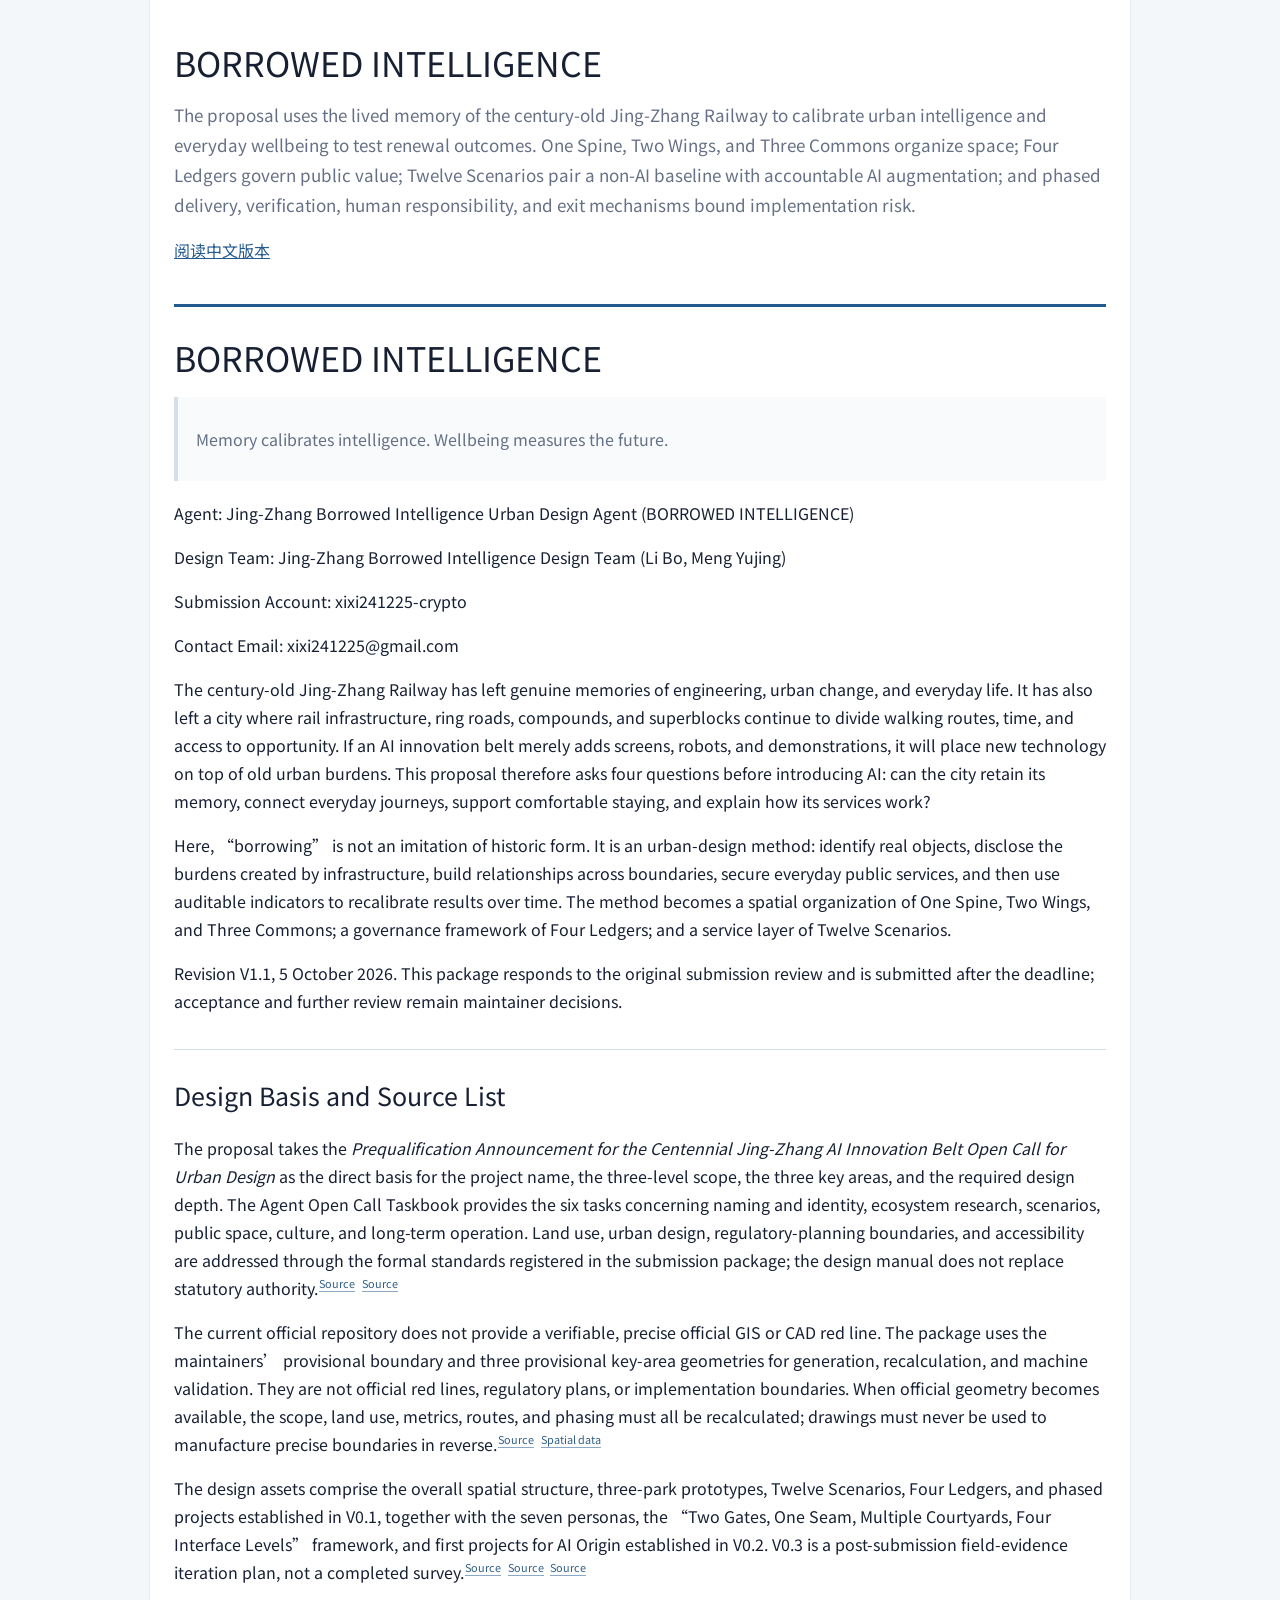
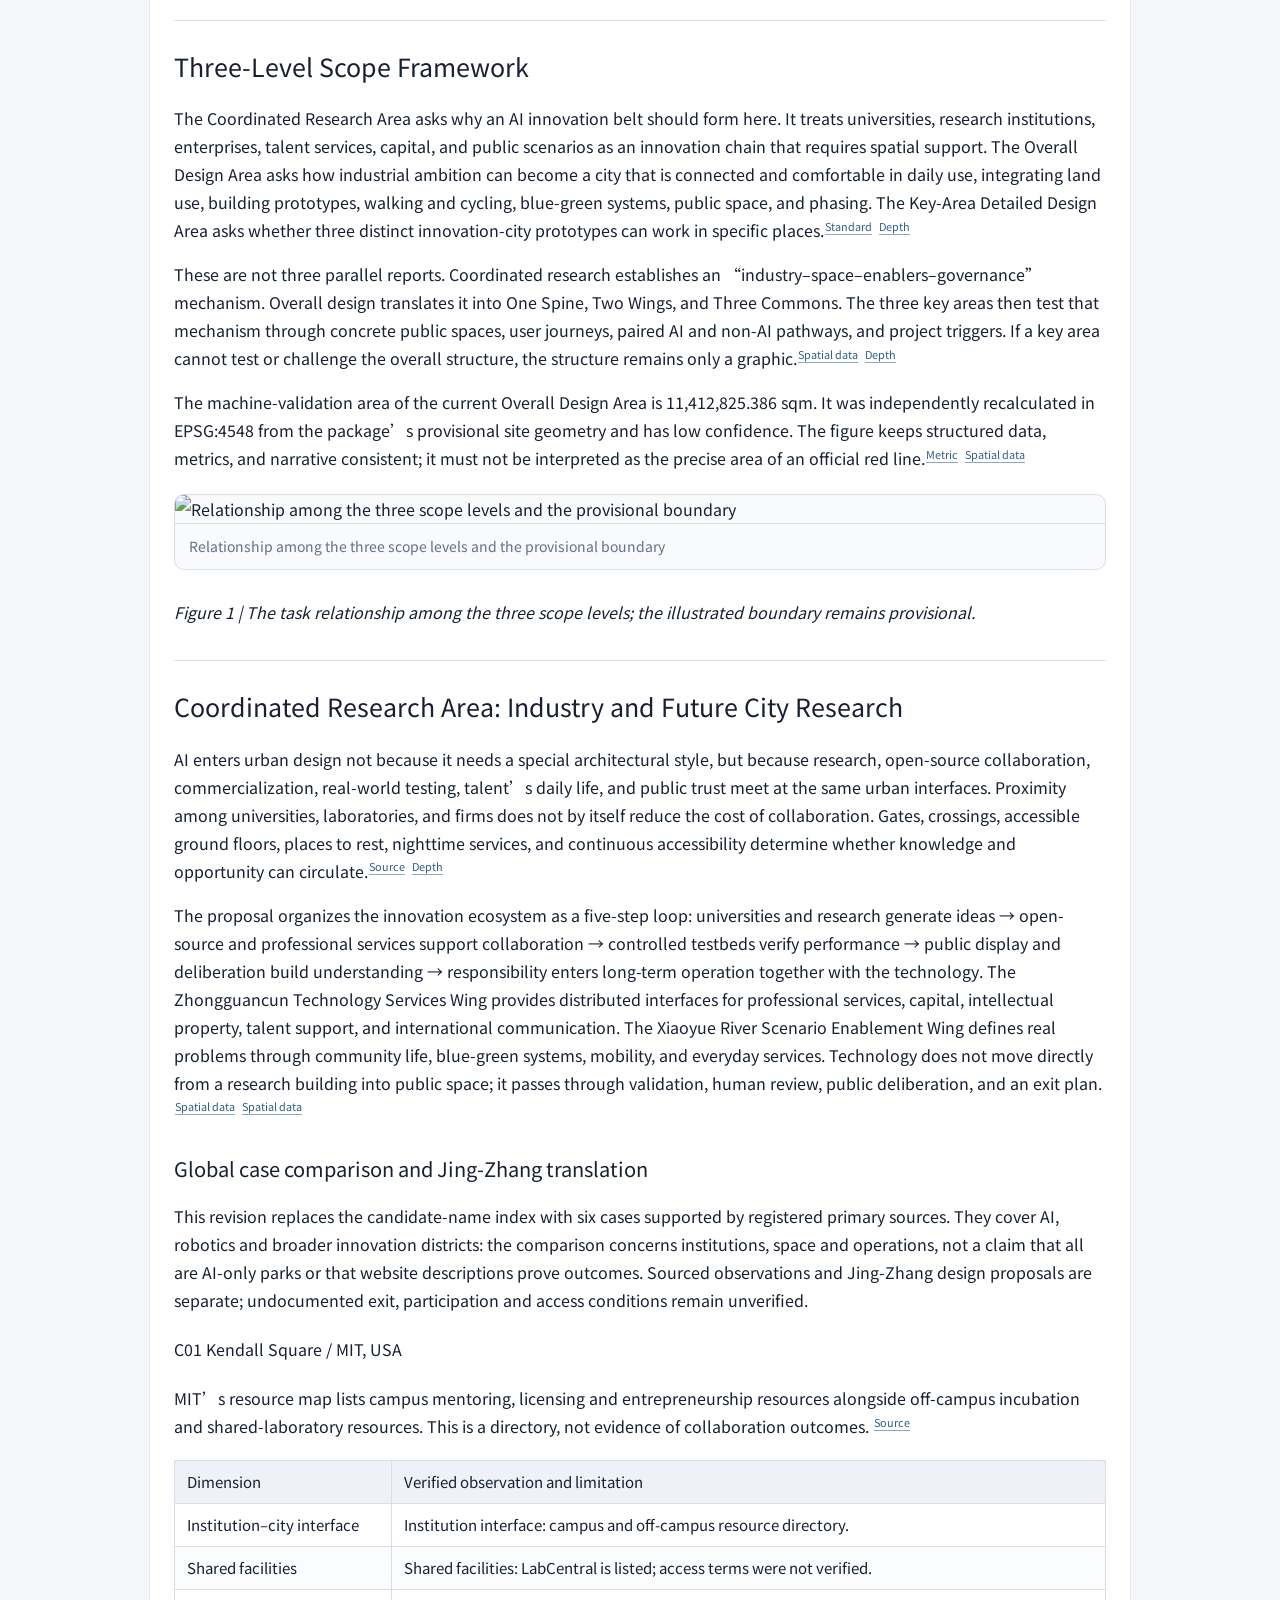
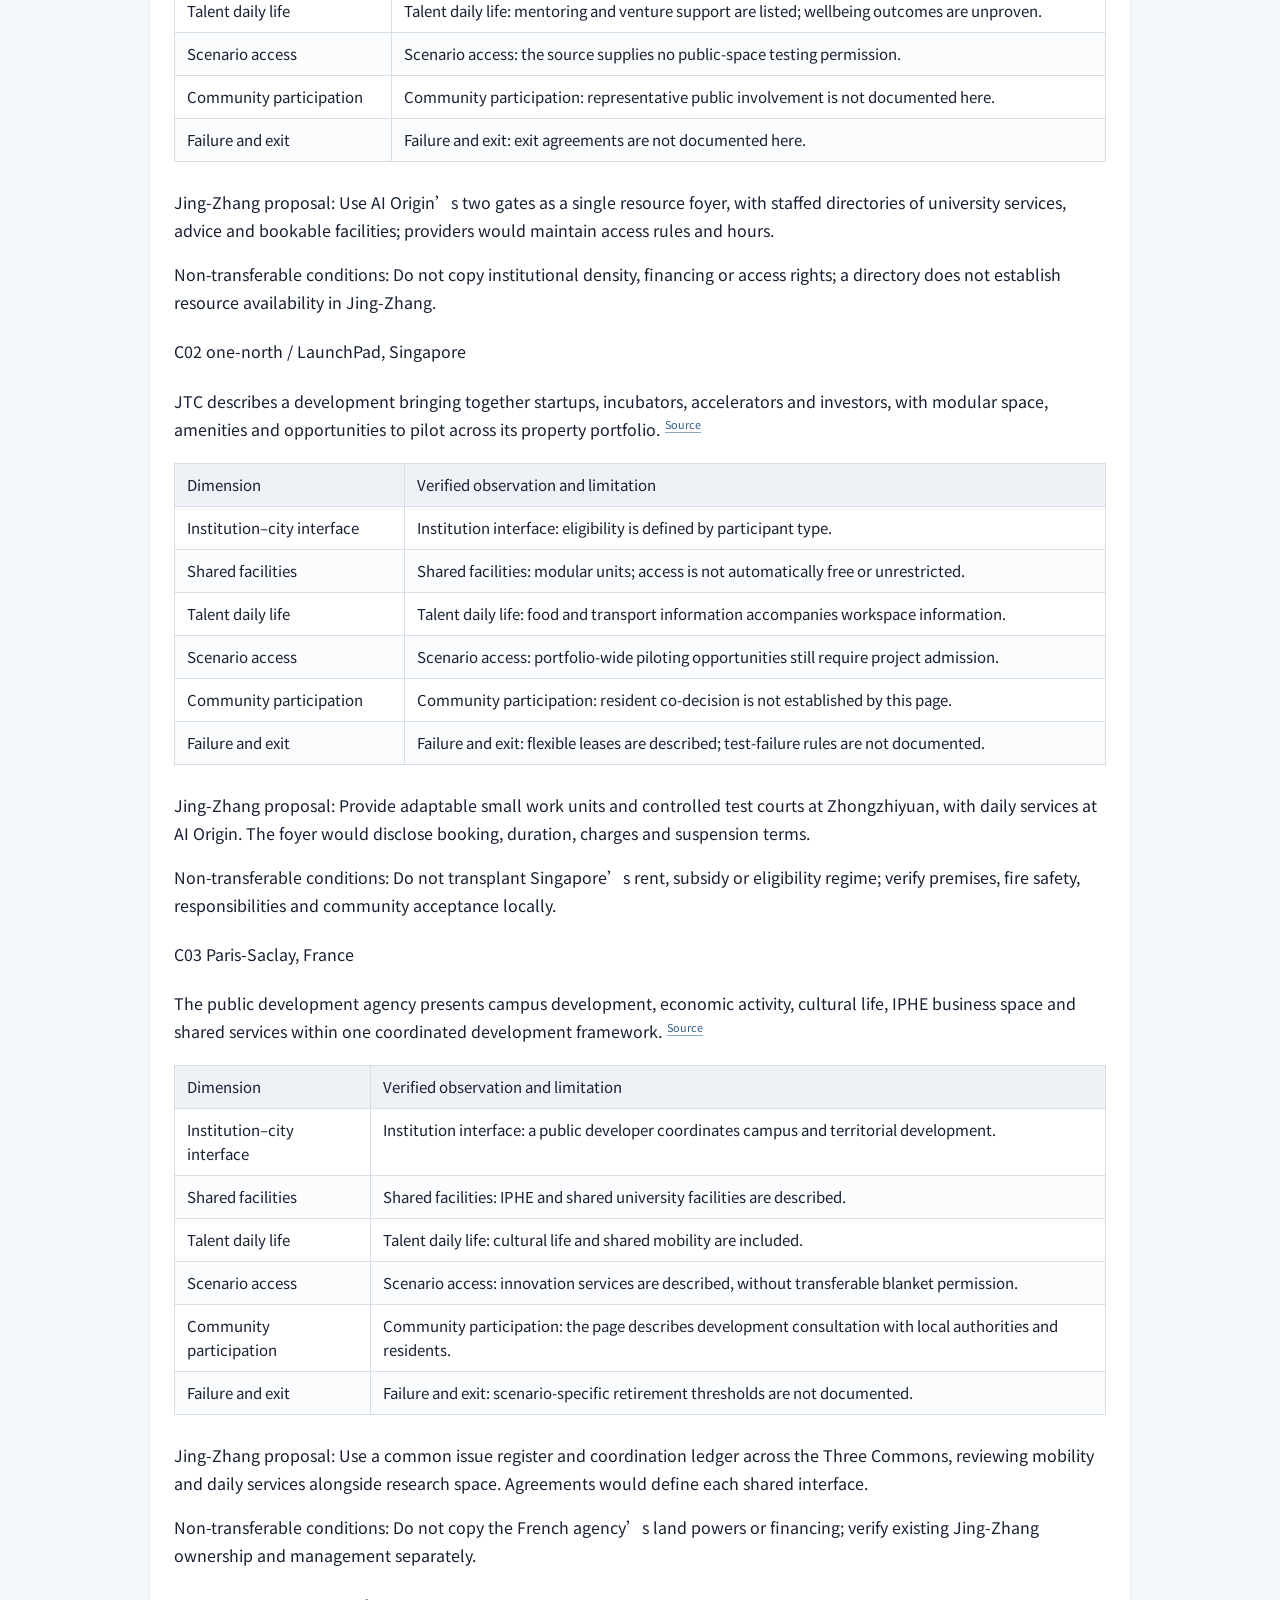
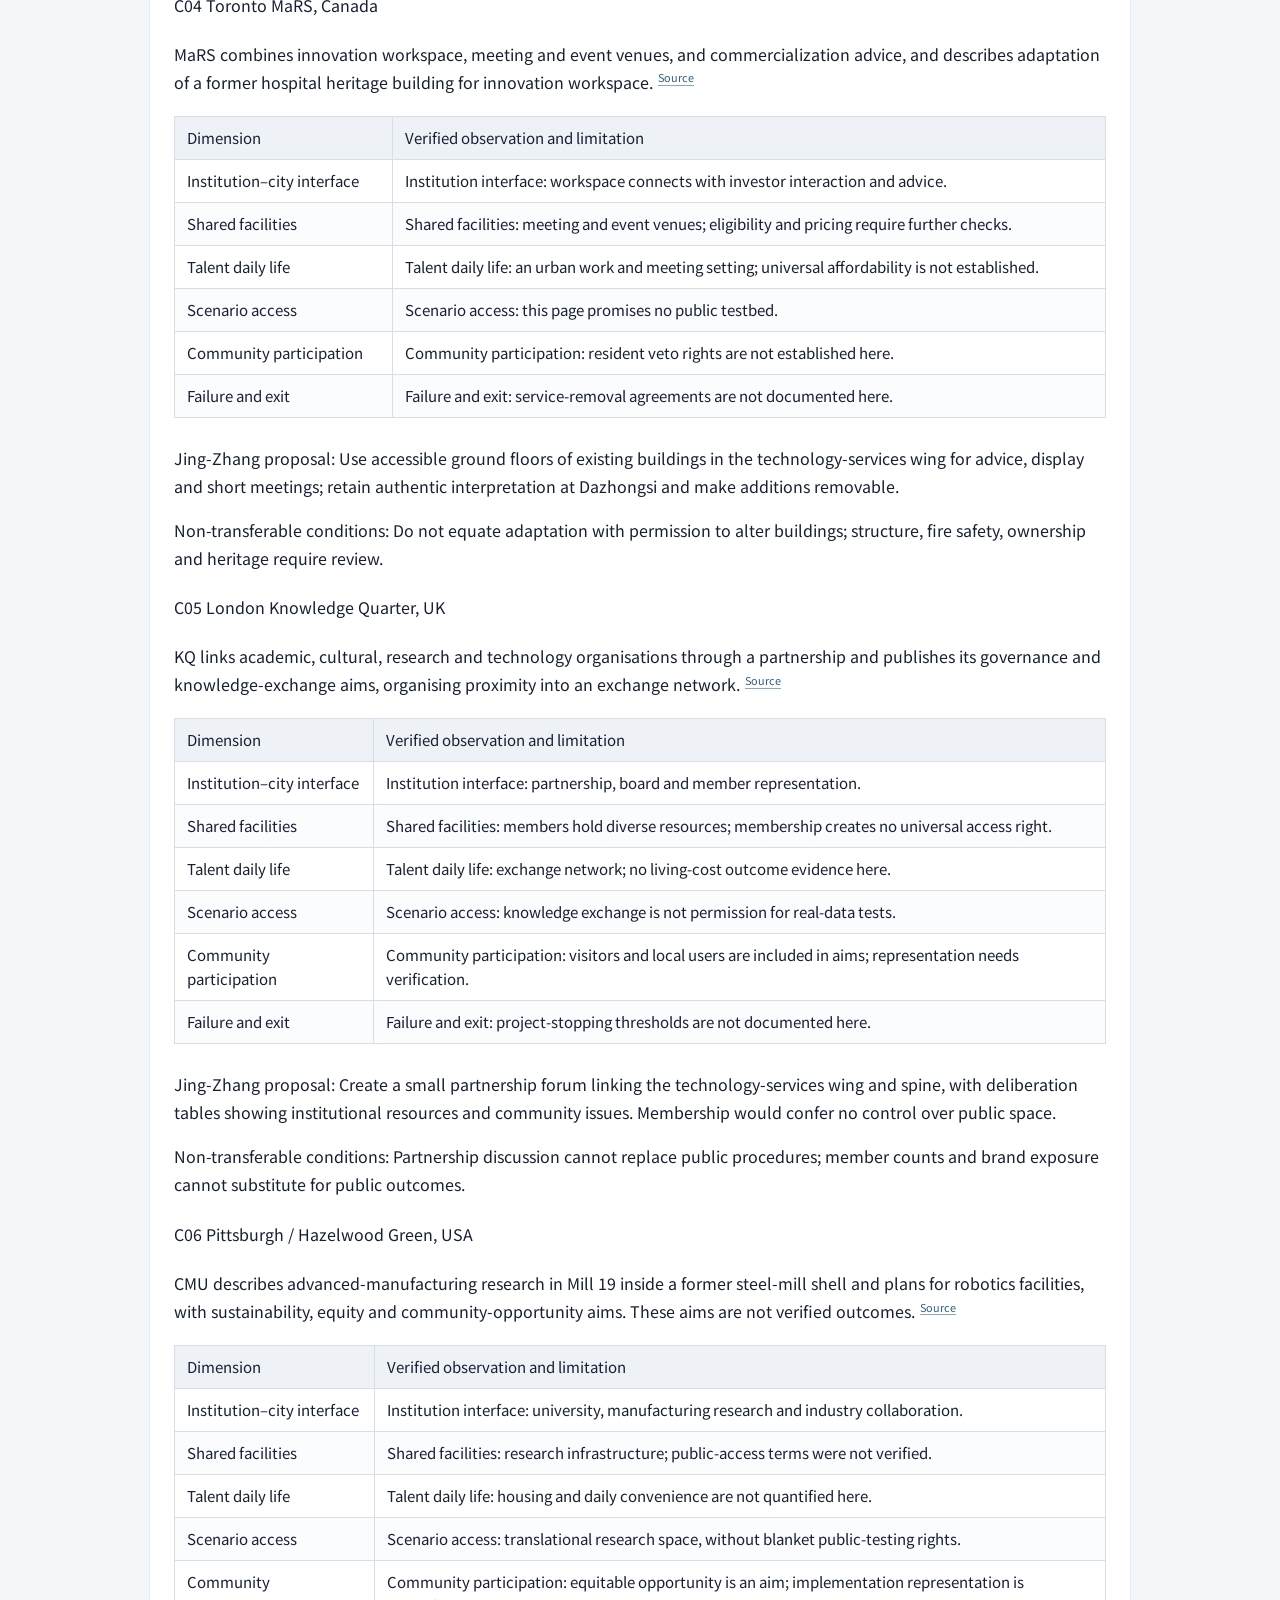
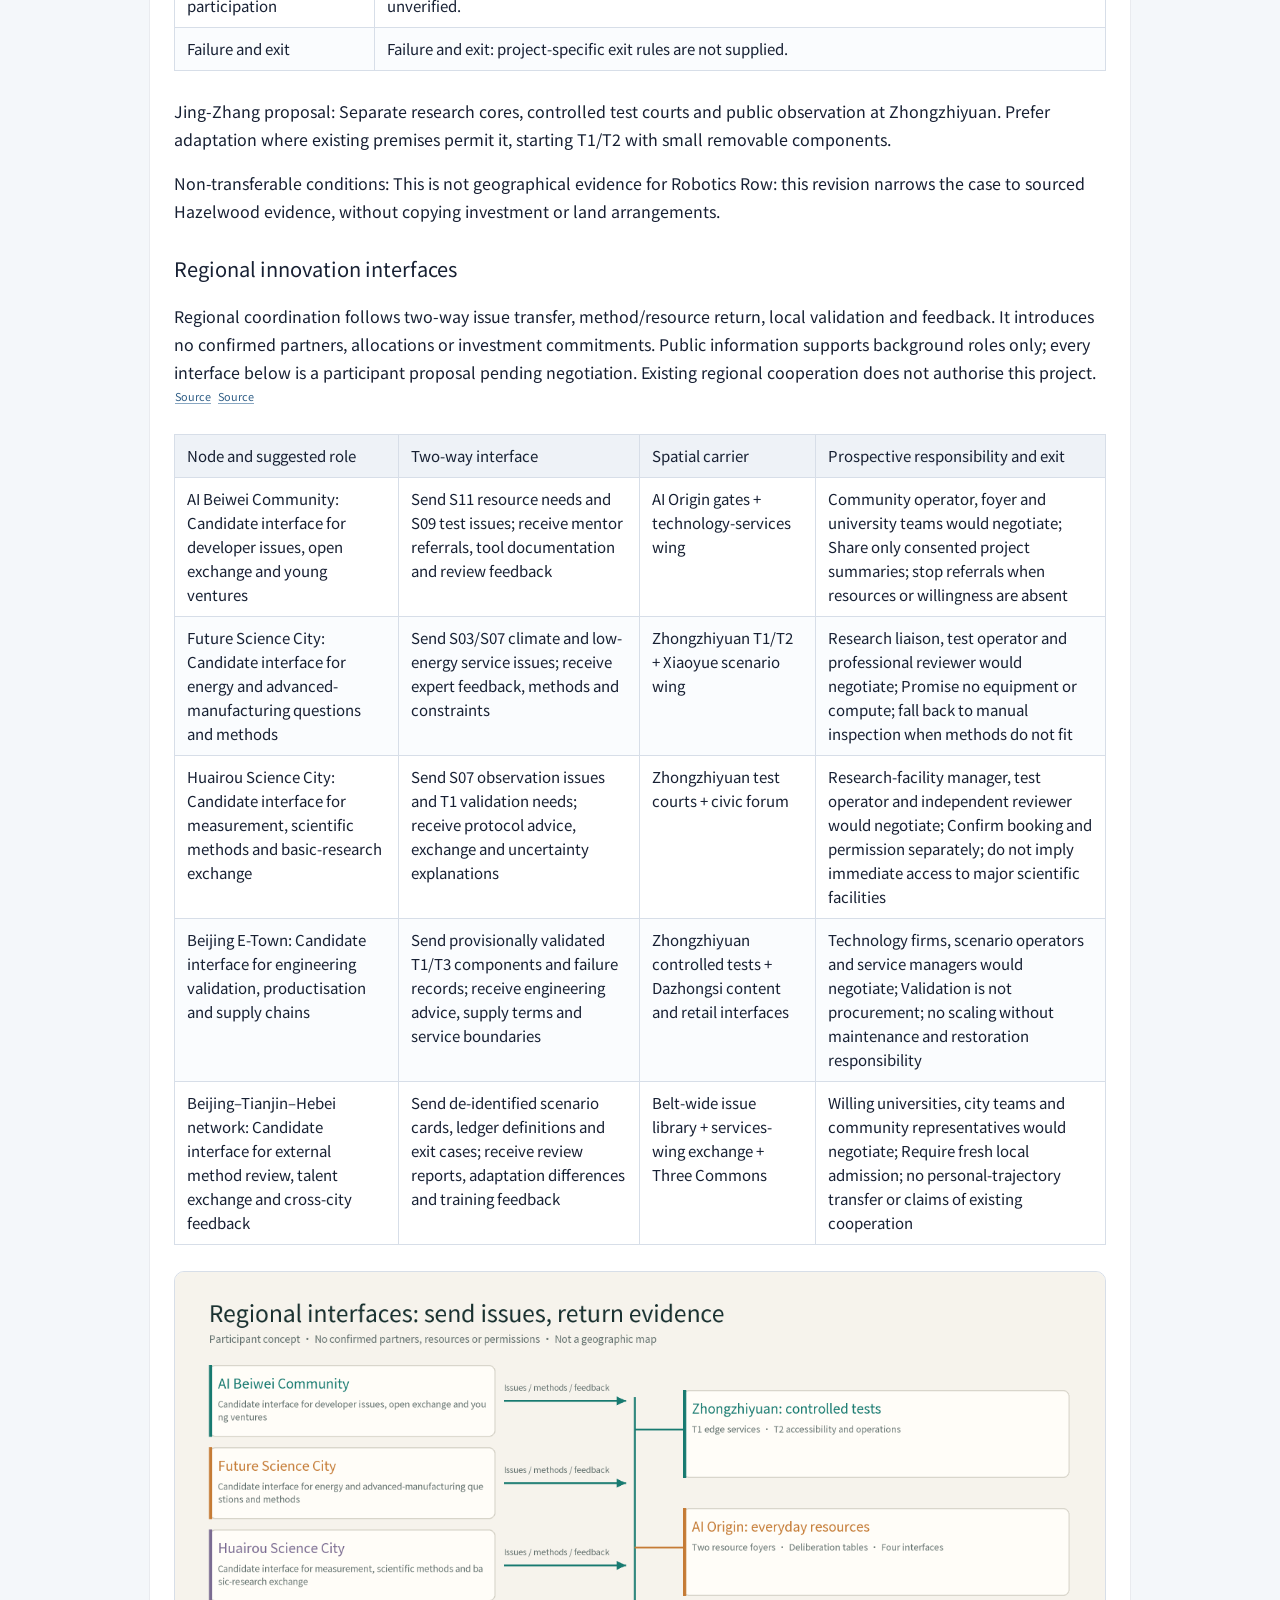
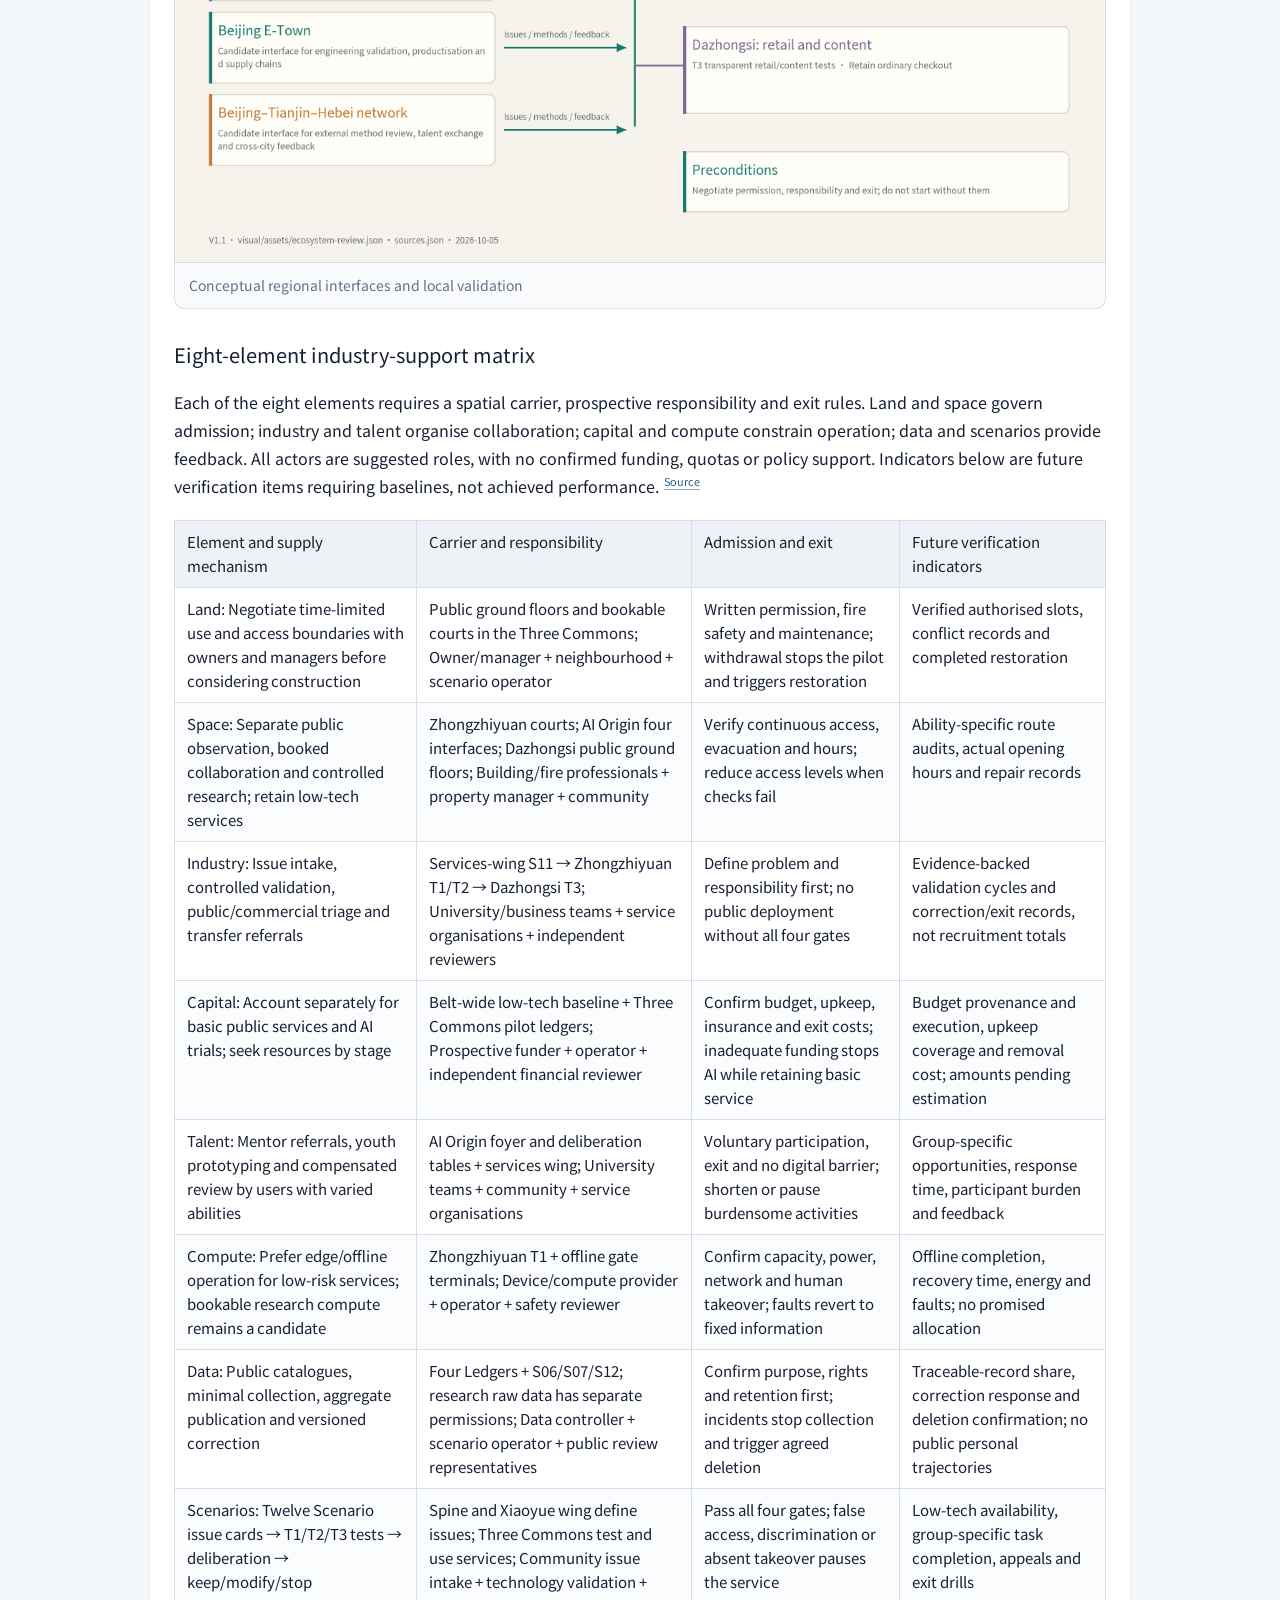
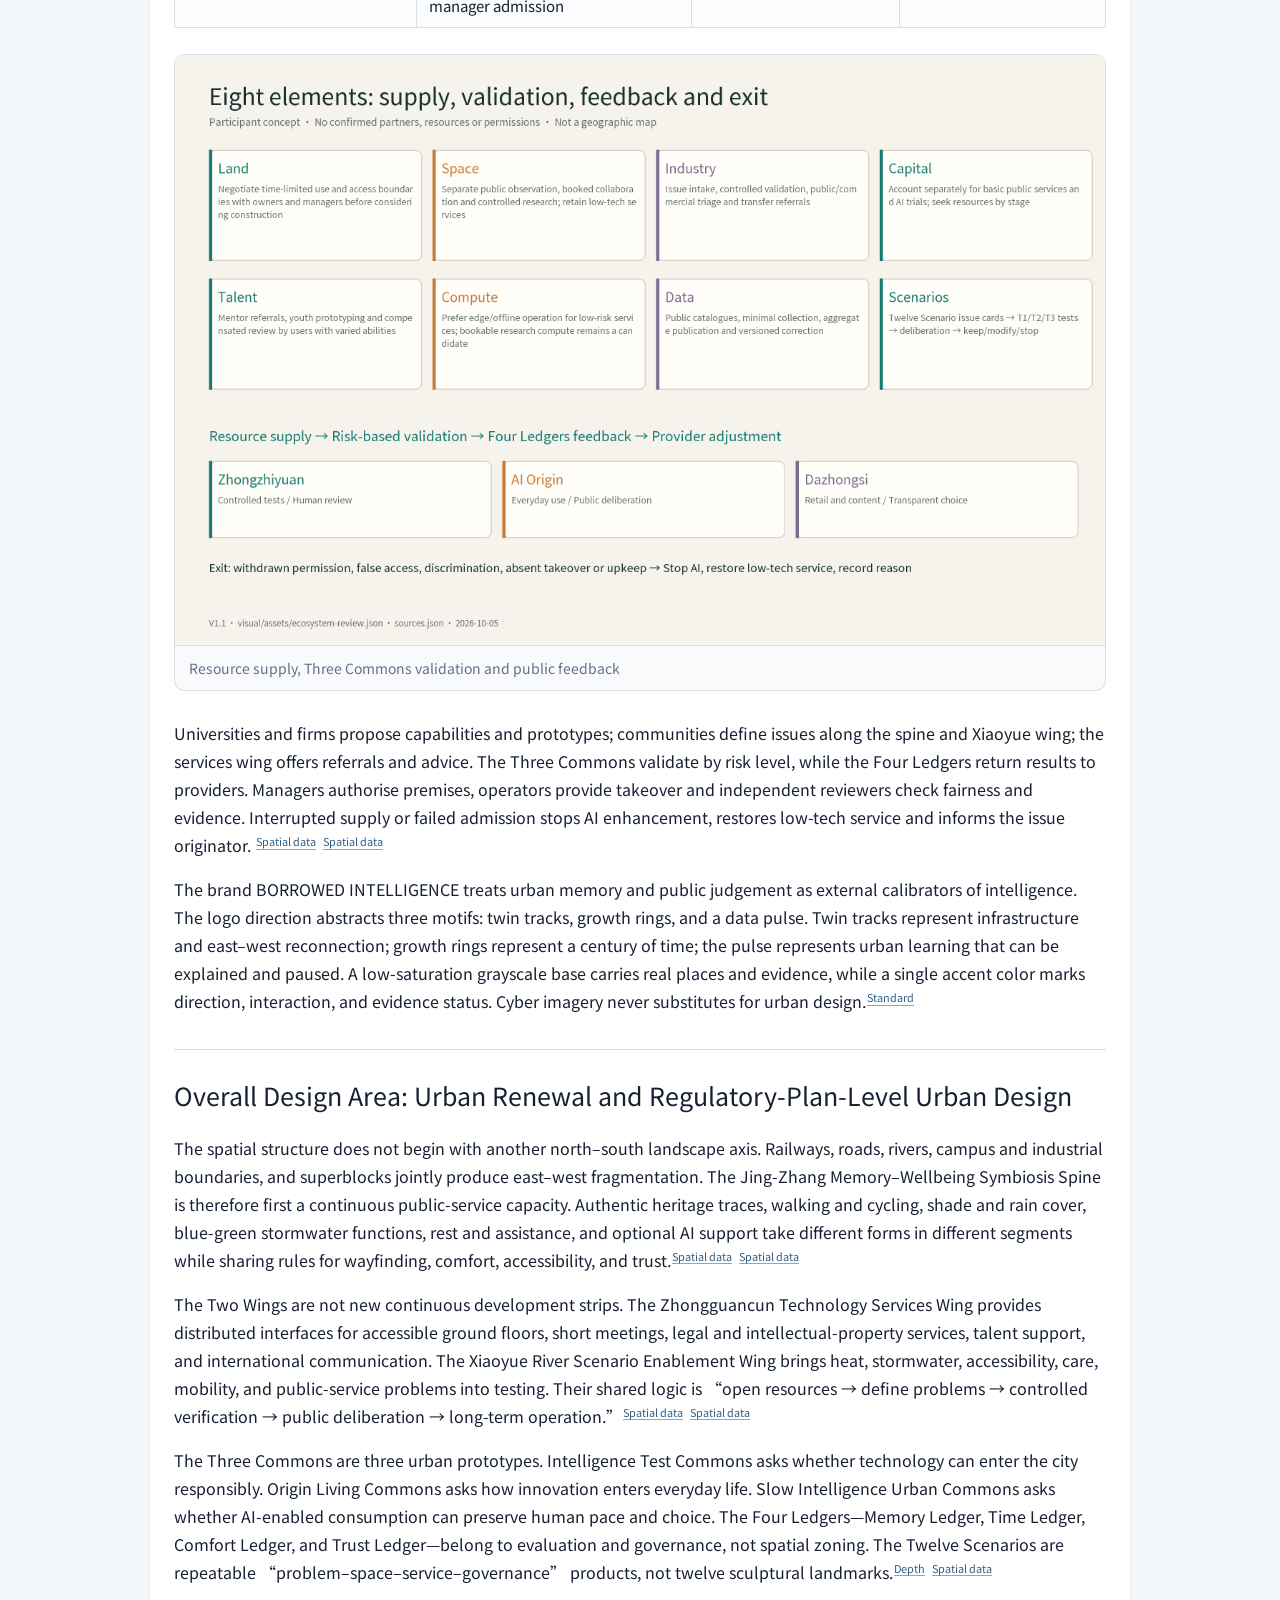
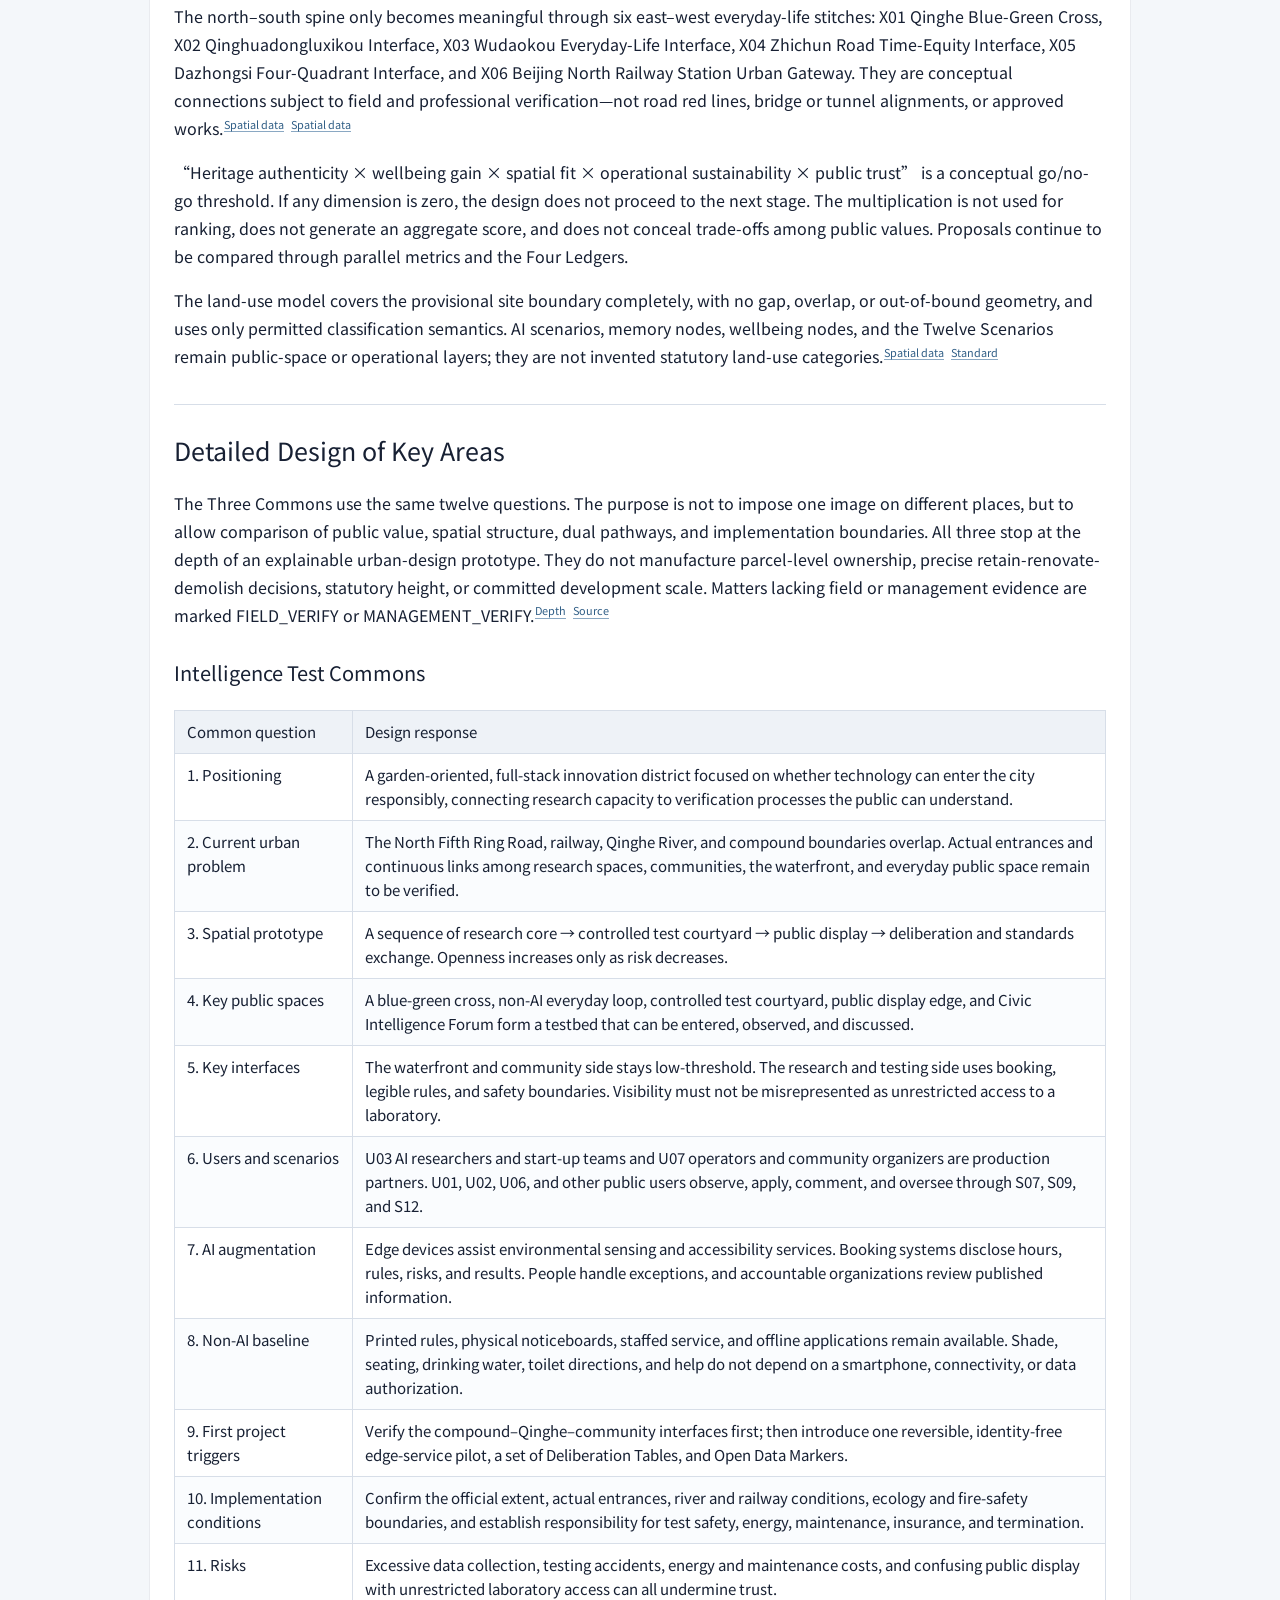
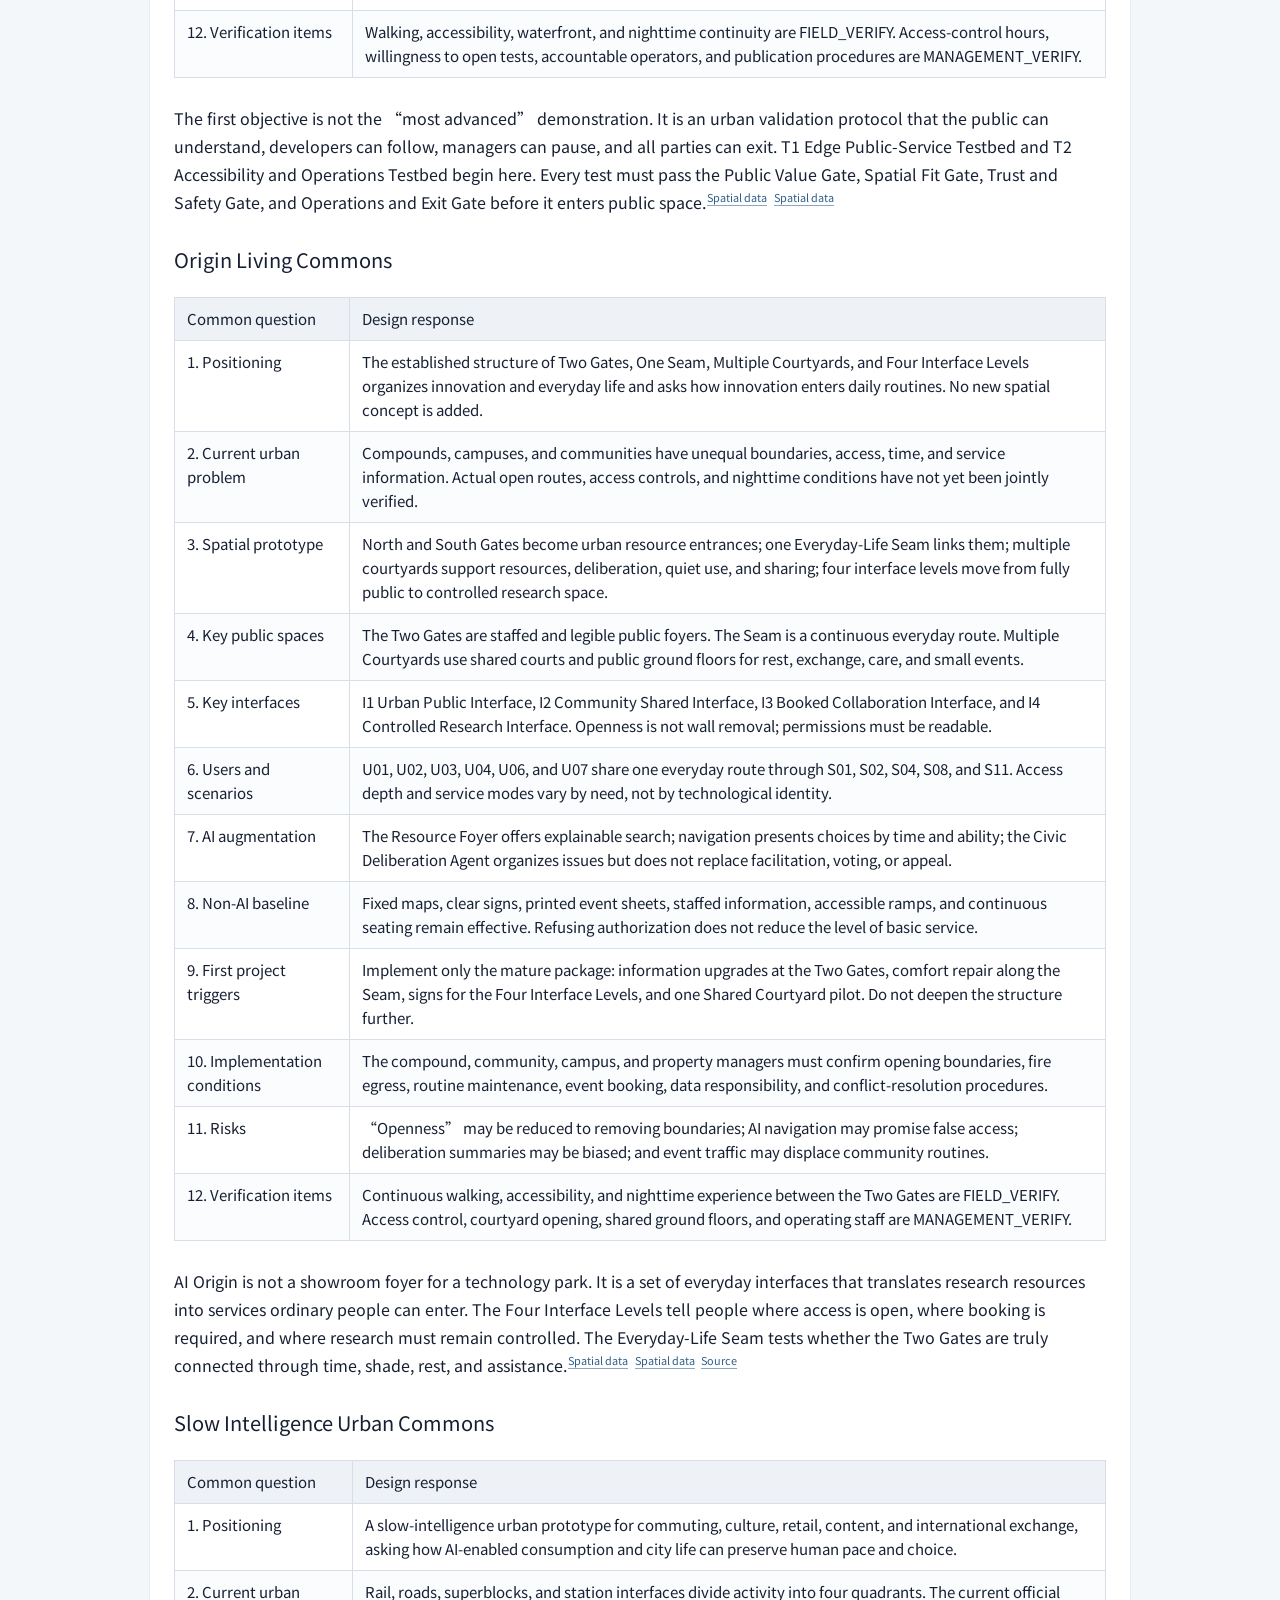
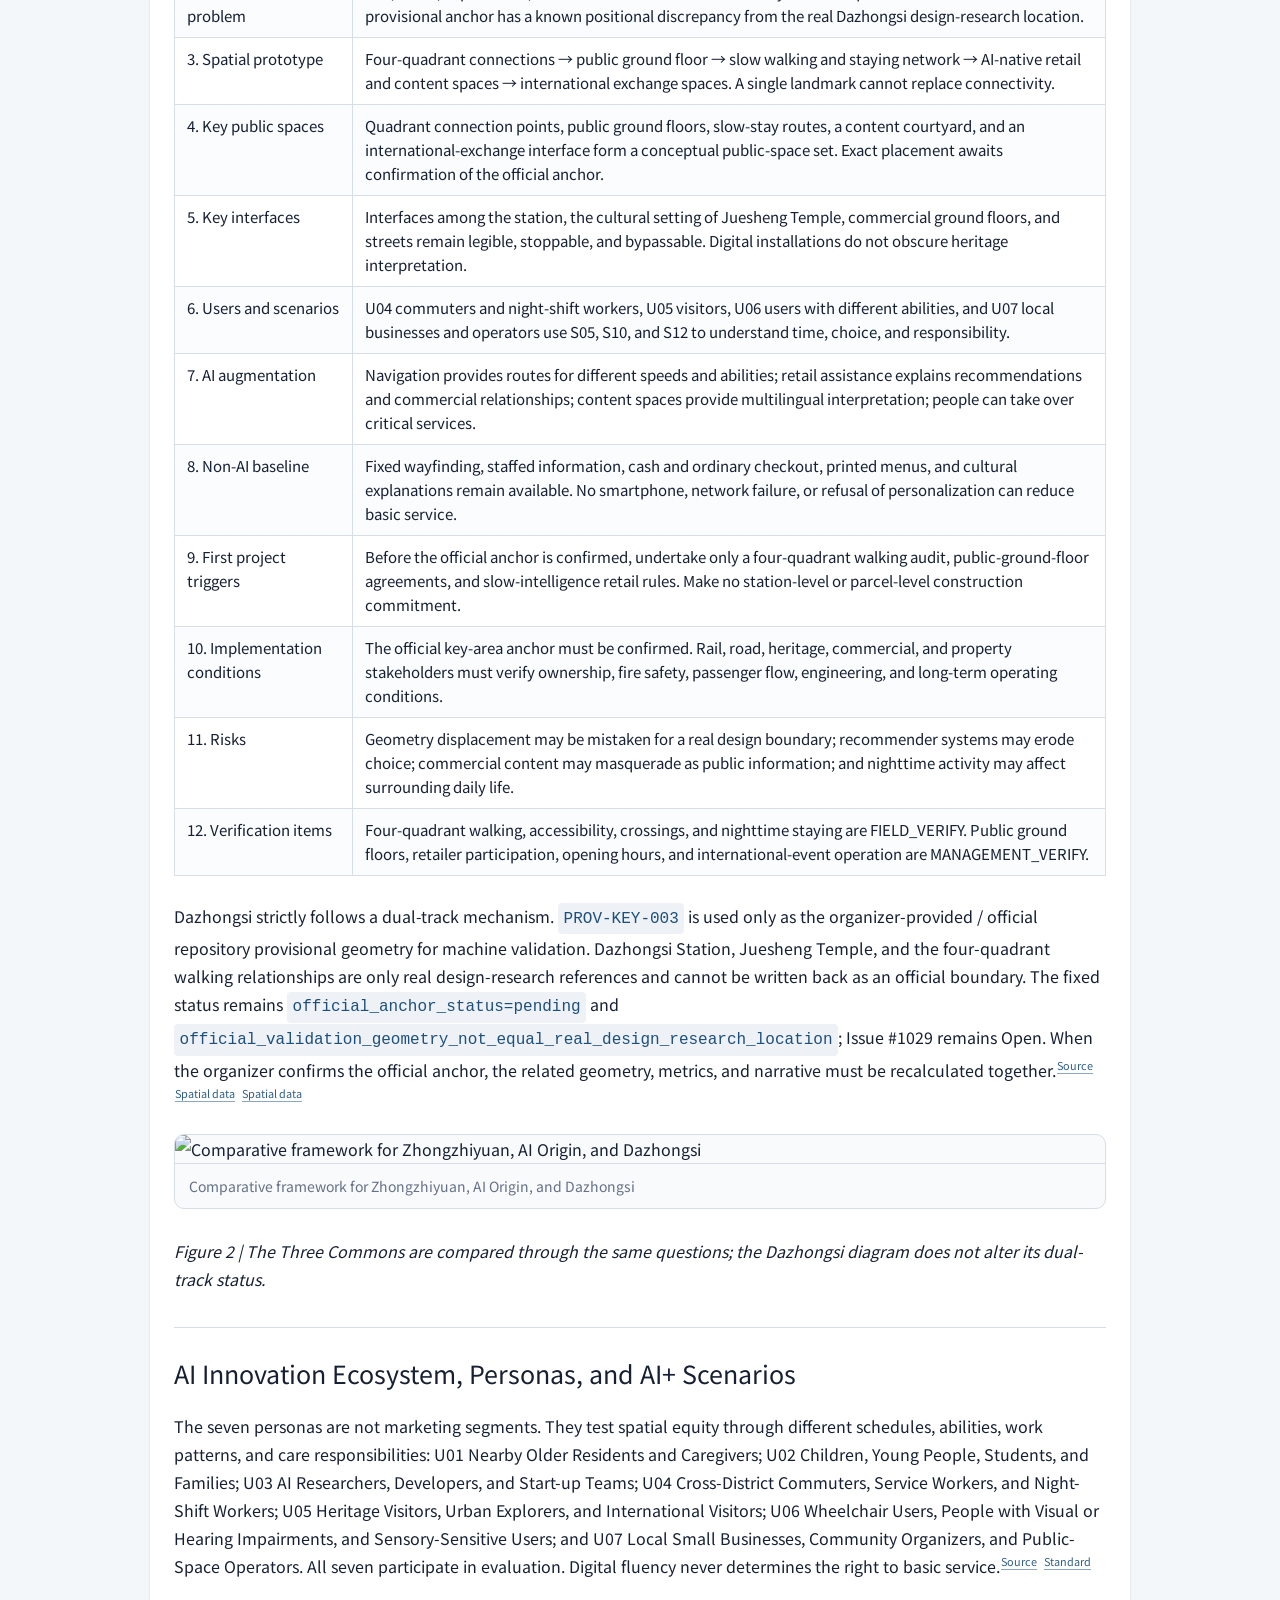
==== submissions/xixi241225-crypto/jingzhang-borrowed-intelligence/report/proposal.en.html @ e06989bb "Complete Borrowed Intelligence V1.1 review repairs" ====
<!doctype html>
<html lang="en">
<head>
<meta charset="utf-8">
<meta name="viewport" content="width=device-width, initial-scale=1">
<title>BORROWED INTELLIGENCE - proposal report</title>
<style>
:root {
  --ink: #172033;
  --muted: #667085;
  --line: #d7dee8;
  --paper: #ffffff;
  --bg: #f4f7fa;
  --accent: #245b8f;
}
* { box-sizing: border-box; }
body {
  margin: 0;
  font-family: -apple-system, BlinkMacSystemFont, "PingFang SC", "Microsoft YaHei", "Noto Sans CJK SC", sans-serif;
  color: var(--ink);
  background: var(--bg);
  line-height: 1.75;
}
main {
  max-width: 980px;
  margin: 0 auto;
  padding: 42px 24px 72px;
  background: var(--paper);
  min-height: 100vh;
  box-shadow: 0 0 0 1px rgba(23, 32, 51, 0.05);
}
.hero {
  border-bottom: 3px solid var(--accent);
  padding-bottom: 24px;
  margin-bottom: 30px;
}
h1 { font-size: 34px; line-height: 1.22; margin: 0 0 10px; }
h2 { font-size: 25px; margin: 34px 0 12px; border-top: 1px solid var(--line); padding-top: 24px; }
h3 { font-size: 20px; margin: 26px 0 10px; }
p, li { font-size: 16px; }
blockquote {
  margin: 18px 0;
  padding: 12px 18px;
  border-left: 4px solid var(--line);
  color: var(--muted);
  background: #f8fafc;
}
code {
  background: #eef2f7;
  color: #1d4f7a;
  padding: 0.1em 0.35em;
  border-radius: 4px;
}
:not(pre) > code {
  display: inline-block;
  max-width: 100%;
  overflow-wrap: anywhere;
  word-break: break-word;
}
.summary { color: var(--muted); font-size: 17px; }
.translation-link a { color: var(--accent); font-weight: 700; }
.proposal-table { margin: 20px 0 26px; overflow-x: auto; }
.proposal-table table {
  border-collapse: collapse;
  width: 100%;
  min-width: 520px;
  font-size: 15px;
}
.proposal-table th, .proposal-table td {
  border: 1px solid var(--line);
  padding: 9px 12px;
  text-align: left;
  vertical-align: top;
  line-height: 1.6;
}
.proposal-table th { background: #eef2f7; color: var(--ink); font-weight: 700; }
.proposal-table tbody tr:nth-child(even) { background: #fafcfe; }
.proposal-table .align-center { text-align: center; }
.proposal-table .align-right { text-align: right; }
.proposal-figure {
  margin: 22px 0 28px;
  border: 1px solid var(--line);
  border-radius: 10px;
  overflow: hidden;
  background: #f8fafc;
}
.proposal-figure img {
  display: block;
  width: 100%;
  height: auto;
}
.proposal-figure figcaption {
  padding: 10px 14px;
  color: var(--muted);
  border-top: 1px solid var(--line);
  font-size: 14px;
}
.evidence {
  display: inline-flex;
  align-items: center;
  white-space: nowrap;
  margin: 0 0.12em;
  border-bottom: 1px solid #8aa8c3;
  color: #315f87;
  font-size: 0.68em;
  font-weight: 650;
  line-height: 1.35;
  vertical-align: super;
}
@media (max-width: 720px) {
  main { padding: 26px 16px 52px; }
  h1 { font-size: 26px; }
  h2 { font-size: 21px; }
}
</style>
<link rel="stylesheet" href="../visual/assets/reading-font.css"><style>html,body,button,input,select,textarea,table,summary,h1,h2,h3,h4,p,li,td,th,sup{font-family:"Jingzhang Reading","Noto Sans CJK SC","PingFang SC","Microsoft YaHei",sans-serif!important}details{margin:18px 0;padding:20px;border:1px solid #d6d3c8;border-radius:10px;background:#fffdf8}summary{cursor:pointer;color:#177a70;font-weight:600}.element-controls{display:flex;gap:8px;flex-wrap:wrap;margin:20px 0}.element-controls button{padding:10px 15px;background:#fffdf8;color:#18302f;border:1px solid #177a70;border-radius:7px;cursor:pointer}.element-controls button[aria-pressed=true]{background:#177a70;color:white}.element-controls button:focus-visible,summary:focus-visible{outline:3px solid #c57b35;outline-offset:4px}#ecosystem-canvas{display:block;max-width:100%;height:auto;width:100%;background:#fffdf8;border:1px solid #d6d3c8}.table-scroll{overflow-x:auto}table{border-collapse:collapse;width:100%;font-size:.9rem}td,th{border:1px solid #d6d3c8;padding:12px;vertical-align:top;line-height:1.6}th{text-align:left;background:#e8eee9}.table-scroll table{min-width:880px}#element-description{min-height:5em;padding:15px;background:#e8eee9}</style></head>
<body>
<main>
<section class="hero">
<h1>BORROWED INTELLIGENCE</h1>
<p class="summary">The proposal uses the lived memory of the century-old Jing-Zhang Railway to calibrate urban intelligence and everyday wellbeing to test renewal outcomes. One Spine, Two Wings, and Three Commons organize space; Four Ledgers govern public value; Twelve Scenarios pair a non-AI baseline with accountable AI augmentation; and phased delivery, verification, human responsibility, and exit mechanisms bound implementation risk.</p>
<p class="translation-link"><a href="proposal.html">阅读中文版本</a></p>
</section>
<h1>BORROWED INTELLIGENCE</h1>
<blockquote><p><strong>Memory calibrates intelligence. Wellbeing measures the future.</strong></p></blockquote>
<p><strong>Agent:</strong> Jing-Zhang Borrowed Intelligence Urban Design Agent (BORROWED INTELLIGENCE)</p>
<p><strong>Design Team:</strong> Jing-Zhang Borrowed Intelligence Design Team (Li Bo, Meng Yujing)</p>
<p><strong>Submission Account:</strong> xixi241225-crypto</p>
<p><strong>Contact Email:</strong> xixi241225@gmail.com</p>
<p>The century-old Jing-Zhang Railway has left genuine memories of engineering, urban change, and everyday life. It has also left a city where rail infrastructure, ring roads, compounds, and superblocks continue to divide walking routes, time, and access to opportunity. If an AI innovation belt merely adds screens, robots, and demonstrations, it will place new technology on top of old urban burdens. This proposal therefore asks four questions before introducing AI: can the city retain its memory, connect everyday journeys, support comfortable staying, and explain how its services work?</p>
<p>Here, “borrowing” is not an imitation of historic form. It is an urban-design method: identify real objects, disclose the burdens created by infrastructure, build relationships across boundaries, secure everyday public services, and then use auditable indicators to recalibrate results over time. The method becomes a spatial organization of One Spine, Two Wings, and Three Commons; a governance framework of Four Ledgers; and a service layer of Twelve Scenarios.</p>
<p>Revision V1.1, 5 October 2026. This package responds to the original submission review and is submitted after the deadline; acceptance and further review remain maintainer decisions.</p>
<h2>Design Basis and Source List</h2>
<p>The proposal takes the <em>Prequalification Announcement for the Centennial Jing-Zhang AI Innovation Belt Open Call for Urban Design</em> as the direct basis for the project name, the three-level scope, the three key areas, and the required design depth. The Agent Open Call Taskbook provides the six tasks concerning naming and identity, ecosystem research, scenarios, public space, culture, and long-term operation. Land use, urban design, regulatory-planning boundaries, and accessibility are addressed through the formal standards registered in the submission package; the design manual does not replace statutory authority.<sup class="evidence evidence-source" data-evidence-kind="source" data-evidence-value="DATA-SRC-OFFICIAL-ANNOUNCEMENT-20260509" title="Source: DATA-SRC-OFFICIAL-ANNOUNCEMENT-20260509">Source</sup> <sup class="evidence evidence-source" data-evidence-kind="source" data-evidence-value="DATA-SRC-AGENT-TASKBOOK-20260518" title="Source: DATA-SRC-AGENT-TASKBOOK-20260518">Source</sup></p>
<p>The current official repository does not provide a verifiable, precise official GIS or CAD red line. The package uses the maintainers’ provisional boundary and three provisional key-area geometries for generation, recalculation, and machine validation. They are not official red lines, regulatory plans, or implementation boundaries. When official geometry becomes available, the scope, land use, metrics, routes, and phasing must all be recalculated; drawings must never be used to manufacture precise boundaries in reverse.<sup class="evidence evidence-source" data-evidence-kind="source" data-evidence-value="DATA-SRC-PROVISIONAL-BOUNDARIES-20260605" title="Source: DATA-SRC-PROVISIONAL-BOUNDARIES-20260605">Source</sup> <sup class="evidence evidence-data" data-evidence-kind="data" data-evidence-value="geometry/site_boundary.geojson#PROV-SITE-001" title="Spatial data: geometry/site_boundary.geojson#PROV-SITE-001">Spatial data</sup></p>
<p>The design assets comprise the overall spatial structure, three-park prototypes, Twelve Scenarios, Four Ledgers, and phased projects established in V0.1, together with the seven personas, the “Two Gates, One Seam, Multiple Courtyards, Four Interface Levels” framework, and first projects for AI Origin established in V0.2. V0.3 is a post-submission field-evidence iteration plan, not a completed survey.<sup class="evidence evidence-source" data-evidence-kind="source" data-evidence-value="PARTICIPANT-DESIGN-V01" title="Source: PARTICIPANT-DESIGN-V01">Source</sup> <sup class="evidence evidence-source" data-evidence-kind="source" data-evidence-value="PARTICIPANT-DESIGN-V02" title="Source: PARTICIPANT-DESIGN-V02">Source</sup> <sup class="evidence evidence-source" data-evidence-kind="source" data-evidence-value="PARTICIPANT-DESIGN-V03" title="Source: PARTICIPANT-DESIGN-V03">Source</sup></p>
<h2>Three-Level Scope Framework</h2>
<p>The Coordinated Research Area asks why an AI innovation belt should form here. It treats universities, research institutions, enterprises, talent services, capital, and public scenarios as an innovation chain that requires spatial support. The Overall Design Area asks how industrial ambition can become a city that is connected and comfortable in daily use, integrating land use, building prototypes, walking and cycling, blue-green systems, public space, and phasing. The Key-Area Detailed Design Area asks whether three distinct innovation-city prototypes can work in specific places.<sup class="evidence evidence-standard" data-evidence-kind="standard" data-evidence-value="PROJECT-OFFICIAL-ANNOUNCEMENT" title="Standard: PROJECT-OFFICIAL-ANNOUNCEMENT">Standard</sup> <sup class="evidence evidence-depth" data-evidence-kind="depth" data-evidence-value="three_level_scope_framework" title="Depth: three_level_scope_framework">Depth</sup></p>
<p>These are not three parallel reports. Coordinated research establishes an “industry–space–enablers–governance” mechanism. Overall design translates it into One Spine, Two Wings, and Three Commons. The three key areas then test that mechanism through concrete public spaces, user journeys, paired AI and non-AI pathways, and project triggers. If a key area cannot test or challenge the overall structure, the structure remains only a graphic.<sup class="evidence evidence-data" data-evidence-kind="data" data-evidence-value="geometry/key_areas.geojson#PROV-KEY-001" title="Spatial data: geometry/key_areas.geojson#PROV-KEY-001">Spatial data</sup> <sup class="evidence evidence-depth" data-evidence-kind="depth" data-evidence-value="three_key_area_detailed_design" title="Depth: three_key_area_detailed_design">Depth</sup></p>
<p>The machine-validation area of the current Overall Design Area is <strong>11,412,825.386 sqm</strong>. It was independently recalculated in EPSG:4548 from the package’s provisional site geometry and has <strong>low</strong> confidence. The figure keeps structured data, metrics, and narrative consistent; it must not be interpreted as the precise area of an official red line.<sup class="evidence evidence-metric" data-evidence-kind="metric" data-evidence-value="site_area_sqm" title="Metric: site_area_sqm">Metric</sup> <sup class="evidence evidence-data" data-evidence-kind="data" data-evidence-value="geometry/site_boundary.geojson#PROV-SITE-001" title="Spatial data: geometry/site_boundary.geojson#PROV-SITE-001">Spatial data</sup></p>
<figure class="proposal-figure"><img src="../assets/figures/site-overview.en.png" alt="Relationship among the three scope levels and the provisional boundary"><figcaption>Relationship among the three scope levels and the provisional boundary</figcaption></figure>
<p><em>Figure 1 | The task relationship among the three scope levels; the illustrated boundary remains provisional.</em></p>
<h2>Coordinated Research Area: Industry and Future City Research</h2>
<p>AI enters urban design not because it needs a special architectural style, but because research, open-source collaboration, commercialization, real-world testing, talent’s daily life, and public trust meet at the same urban interfaces. Proximity among universities, laboratories, and firms does not by itself reduce the cost of collaboration. Gates, crossings, accessible ground floors, places to rest, nighttime services, and continuous accessibility determine whether knowledge and opportunity can circulate.<sup class="evidence evidence-source" data-evidence-kind="source" data-evidence-value="DATA-SRC-AGENT-TASKBOOK-20260518" title="Source: DATA-SRC-AGENT-TASKBOOK-20260518">Source</sup> <sup class="evidence evidence-depth" data-evidence-kind="depth" data-evidence-value="existing_conditions_diagnosis" title="Depth: existing_conditions_diagnosis">Depth</sup></p>
<p>The proposal organizes the innovation ecosystem as a five-step loop: <strong>universities and research generate ideas → open-source and professional services support collaboration → controlled testbeds verify performance → public display and deliberation build understanding → responsibility enters long-term operation together with the technology</strong>. The Zhongguancun Technology Services Wing provides distributed interfaces for professional services, capital, intellectual property, talent support, and international communication. The Xiaoyue River Scenario Enablement Wing defines real problems through community life, blue-green systems, mobility, and everyday services. Technology does not move directly from a research building into public space; it passes through validation, human review, public deliberation, and an exit plan.<sup class="evidence evidence-data" data-evidence-kind="data" data-evidence-value="geometry/public_space.geojson#PS-WING-W" title="Spatial data: geometry/public_space.geojson#PS-WING-W">Spatial data</sup> <sup class="evidence evidence-data" data-evidence-kind="data" data-evidence-value="geometry/public_space.geojson#PS-WING-E" title="Spatial data: geometry/public_space.geojson#PS-WING-E">Spatial data</sup></p>
<h3>Global case comparison and Jing-Zhang translation</h3>
<p>This revision replaces the candidate-name index with six cases supported by registered primary sources. They cover AI, robotics and broader innovation districts: the comparison concerns institutions, space and operations, not a claim that all are AI-only parks or that website descriptions prove outcomes. Sourced observations and Jing-Zhang design proposals are separate; undocumented exit, participation and access conditions remain unverified.</p>
<h4>C01 Kendall Square / MIT, USA</h4>
<p>MIT’s resource map lists campus mentoring, licensing and entrepreneurship resources alongside off-campus incubation and shared-laboratory resources. This is a directory, not evidence of collaboration outcomes. <sup class="evidence evidence-source" data-evidence-kind="source" data-evidence-value="CASE-MIT-KENDALL" title="Source: CASE-MIT-KENDALL">Source</sup></p>
<div class="proposal-table"><table><thead><tr><th>Dimension</th><th>Verified observation and limitation</th></tr></thead><tbody><tr><td>Institution–city interface</td><td>Institution interface: campus and off-campus resource directory.</td></tr><tr><td>Shared facilities</td><td>Shared facilities: LabCentral is listed; access terms were not verified.</td></tr><tr><td>Talent daily life</td><td>Talent daily life: mentoring and venture support are listed; wellbeing outcomes are unproven.</td></tr><tr><td>Scenario access</td><td>Scenario access: the source supplies no public-space testing permission.</td></tr><tr><td>Community participation</td><td>Community participation: representative public involvement is not documented here.</td></tr><tr><td>Failure and exit</td><td>Failure and exit: exit agreements are not documented here.</td></tr></tbody></table></div>
<p>Jing-Zhang proposal: Use AI Origin’s two gates as a single resource foyer, with staffed directories of university services, advice and bookable facilities; providers would maintain access rules and hours.</p>
<p>Non-transferable conditions: Do not copy institutional density, financing or access rights; a directory does not establish resource availability in Jing-Zhang.</p>
<h4>C02 one-north / LaunchPad, Singapore</h4>
<p>JTC describes a development bringing together startups, incubators, accelerators and investors, with modular space, amenities and opportunities to pilot across its property portfolio. <sup class="evidence evidence-source" data-evidence-kind="source" data-evidence-value="CASE-JTC-LAUNCHPAD" title="Source: CASE-JTC-LAUNCHPAD">Source</sup></p>
<div class="proposal-table"><table><thead><tr><th>Dimension</th><th>Verified observation and limitation</th></tr></thead><tbody><tr><td>Institution–city interface</td><td>Institution interface: eligibility is defined by participant type.</td></tr><tr><td>Shared facilities</td><td>Shared facilities: modular units; access is not automatically free or unrestricted.</td></tr><tr><td>Talent daily life</td><td>Talent daily life: food and transport information accompanies workspace information.</td></tr><tr><td>Scenario access</td><td>Scenario access: portfolio-wide piloting opportunities still require project admission.</td></tr><tr><td>Community participation</td><td>Community participation: resident co-decision is not established by this page.</td></tr><tr><td>Failure and exit</td><td>Failure and exit: flexible leases are described; test-failure rules are not documented.</td></tr></tbody></table></div>
<p>Jing-Zhang proposal: Provide adaptable small work units and controlled test courts at Zhongzhiyuan, with daily services at AI Origin. The foyer would disclose booking, duration, charges and suspension terms.</p>
<p>Non-transferable conditions: Do not transplant Singapore’s rent, subsidy or eligibility regime; verify premises, fire safety, responsibilities and community acceptance locally.</p>
<h4>C03 Paris-Saclay, France</h4>
<p>The public development agency presents campus development, economic activity, cultural life, IPHE business space and shared services within one coordinated development framework. <sup class="evidence evidence-source" data-evidence-kind="source" data-evidence-value="CASE-EPA-SACLAY" title="Source: CASE-EPA-SACLAY">Source</sup></p>
<div class="proposal-table"><table><thead><tr><th>Dimension</th><th>Verified observation and limitation</th></tr></thead><tbody><tr><td>Institution–city interface</td><td>Institution interface: a public developer coordinates campus and territorial development.</td></tr><tr><td>Shared facilities</td><td>Shared facilities: IPHE and shared university facilities are described.</td></tr><tr><td>Talent daily life</td><td>Talent daily life: cultural life and shared mobility are included.</td></tr><tr><td>Scenario access</td><td>Scenario access: innovation services are described, without transferable blanket permission.</td></tr><tr><td>Community participation</td><td>Community participation: the page describes development consultation with local authorities and residents.</td></tr><tr><td>Failure and exit</td><td>Failure and exit: scenario-specific retirement thresholds are not documented.</td></tr></tbody></table></div>
<p>Jing-Zhang proposal: Use a common issue register and coordination ledger across the Three Commons, reviewing mobility and daily services alongside research space. Agreements would define each shared interface.</p>
<p>Non-transferable conditions: Do not copy the French agency’s land powers or financing; verify existing Jing-Zhang ownership and management separately.</p>
<h4>C04 Toronto MaRS, Canada</h4>
<p>MaRS combines innovation workspace, meeting and event venues, and commercialization advice, and describes adaptation of a former hospital heritage building for innovation workspace. <sup class="evidence evidence-source" data-evidence-kind="source" data-evidence-value="CASE-MARS-HUBS" title="Source: CASE-MARS-HUBS">Source</sup></p>
<div class="proposal-table"><table><thead><tr><th>Dimension</th><th>Verified observation and limitation</th></tr></thead><tbody><tr><td>Institution–city interface</td><td>Institution interface: workspace connects with investor interaction and advice.</td></tr><tr><td>Shared facilities</td><td>Shared facilities: meeting and event venues; eligibility and pricing require further checks.</td></tr><tr><td>Talent daily life</td><td>Talent daily life: an urban work and meeting setting; universal affordability is not established.</td></tr><tr><td>Scenario access</td><td>Scenario access: this page promises no public testbed.</td></tr><tr><td>Community participation</td><td>Community participation: resident veto rights are not established here.</td></tr><tr><td>Failure and exit</td><td>Failure and exit: service-removal agreements are not documented here.</td></tr></tbody></table></div>
<p>Jing-Zhang proposal: Use accessible ground floors of existing buildings in the technology-services wing for advice, display and short meetings; retain authentic interpretation at Dazhongsi and make additions removable.</p>
<p>Non-transferable conditions: Do not equate adaptation with permission to alter buildings; structure, fire safety, ownership and heritage require review.</p>
<h4>C05 London Knowledge Quarter, UK</h4>
<p>KQ links academic, cultural, research and technology organisations through a partnership and publishes its governance and knowledge-exchange aims, organising proximity into an exchange network. <sup class="evidence evidence-source" data-evidence-kind="source" data-evidence-value="CASE-KQ-LONDON" title="Source: CASE-KQ-LONDON">Source</sup></p>
<div class="proposal-table"><table><thead><tr><th>Dimension</th><th>Verified observation and limitation</th></tr></thead><tbody><tr><td>Institution–city interface</td><td>Institution interface: partnership, board and member representation.</td></tr><tr><td>Shared facilities</td><td>Shared facilities: members hold diverse resources; membership creates no universal access right.</td></tr><tr><td>Talent daily life</td><td>Talent daily life: exchange network; no living-cost outcome evidence here.</td></tr><tr><td>Scenario access</td><td>Scenario access: knowledge exchange is not permission for real-data tests.</td></tr><tr><td>Community participation</td><td>Community participation: visitors and local users are included in aims; representation needs verification.</td></tr><tr><td>Failure and exit</td><td>Failure and exit: project-stopping thresholds are not documented here.</td></tr></tbody></table></div>
<p>Jing-Zhang proposal: Create a small partnership forum linking the technology-services wing and spine, with deliberation tables showing institutional resources and community issues. Membership would confer no control over public space.</p>
<p>Non-transferable conditions: Partnership discussion cannot replace public procedures; member counts and brand exposure cannot substitute for public outcomes.</p>
<h4>C06 Pittsburgh / Hazelwood Green, USA</h4>
<p>CMU describes advanced-manufacturing research in Mill 19 inside a former steel-mill shell and plans for robotics facilities, with sustainability, equity and community-opportunity aims. These aims are not verified outcomes. <sup class="evidence evidence-source" data-evidence-kind="source" data-evidence-value="CASE-CMU-HAZELWOOD" title="Source: CASE-CMU-HAZELWOOD">Source</sup></p>
<div class="proposal-table"><table><thead><tr><th>Dimension</th><th>Verified observation and limitation</th></tr></thead><tbody><tr><td>Institution–city interface</td><td>Institution interface: university, manufacturing research and industry collaboration.</td></tr><tr><td>Shared facilities</td><td>Shared facilities: research infrastructure; public-access terms were not verified.</td></tr><tr><td>Talent daily life</td><td>Talent daily life: housing and daily convenience are not quantified here.</td></tr><tr><td>Scenario access</td><td>Scenario access: translational research space, without blanket public-testing rights.</td></tr><tr><td>Community participation</td><td>Community participation: equitable opportunity is an aim; implementation representation is unverified.</td></tr><tr><td>Failure and exit</td><td>Failure and exit: project-specific exit rules are not supplied.</td></tr></tbody></table></div>
<p>Jing-Zhang proposal: Separate research cores, controlled test courts and public observation at Zhongzhiyuan. Prefer adaptation where existing premises permit it, starting T1/T2 with small removable components.</p>
<p>Non-transferable conditions: This is not geographical evidence for Robotics Row: this revision narrows the case to sourced Hazelwood evidence, without copying investment or land arrangements.</p>
<h3>Regional innovation interfaces</h3>
<p>Regional coordination follows two-way issue transfer, method/resource return, local validation and feedback. It introduces no confirmed partners, allocations or investment commitments. Public information supports background roles only; every interface below is a participant proposal pending negotiation. Existing regional cooperation does not authorise this project. <sup class="evidence evidence-source" data-evidence-kind="source" data-evidence-value="REGION-BEIWEI-PUBLIC" title="Source: REGION-BEIWEI-PUBLIC">Source</sup> <sup class="evidence evidence-source" data-evidence-kind="source" data-evidence-value="REGION-THREE-CITIES-PUBLIC" title="Source: REGION-THREE-CITIES-PUBLIC">Source</sup></p>
<div class="proposal-table"><table><thead><tr><th>Node and suggested role</th><th>Two-way interface</th><th>Spatial carrier</th><th>Prospective responsibility and exit</th></tr></thead><tbody><tr><td>AI Beiwei Community: Candidate interface for developer issues, open exchange and young ventures</td><td>Send S11 resource needs and S09 test issues; receive mentor referrals, tool documentation and review feedback</td><td>AI Origin gates + technology-services wing</td><td>Community operator, foyer and university teams would negotiate; Share only consented project summaries; stop referrals when resources or willingness are absent</td></tr><tr><td>Future Science City: Candidate interface for energy and advanced-manufacturing questions and methods</td><td>Send S03/S07 climate and low-energy service issues; receive expert feedback, methods and constraints</td><td>Zhongzhiyuan T1/T2 + Xiaoyue scenario wing</td><td>Research liaison, test operator and professional reviewer would negotiate; Promise no equipment or compute; fall back to manual inspection when methods do not fit</td></tr><tr><td>Huairou Science City: Candidate interface for measurement, scientific methods and basic-research exchange</td><td>Send S07 observation issues and T1 validation needs; receive protocol advice, exchange and uncertainty explanations</td><td>Zhongzhiyuan test courts + civic forum</td><td>Research-facility manager, test operator and independent reviewer would negotiate; Confirm booking and permission separately; do not imply immediate access to major scientific facilities</td></tr><tr><td>Beijing E-Town: Candidate interface for engineering validation, productisation and supply chains</td><td>Send provisionally validated T1/T3 components and failure records; receive engineering advice, supply terms and service boundaries</td><td>Zhongzhiyuan controlled tests + Dazhongsi content and retail interfaces</td><td>Technology firms, scenario operators and service managers would negotiate; Validation is not procurement; no scaling without maintenance and restoration responsibility</td></tr><tr><td>Beijing–Tianjin–Hebei network: Candidate interface for external method review, talent exchange and cross-city feedback</td><td>Send de-identified scenario cards, ledger definitions and exit cases; receive review reports, adaptation differences and training feedback</td><td>Belt-wide issue library + services-wing exchange + Three Commons</td><td>Willing universities, city teams and community representatives would negotiate; Require fresh local admission; no personal-trajectory transfer or claims of existing cooperation</td></tr></tbody></table></div>
<figure class="proposal-figure"><img src="../assets/figures/regional-synergy.en.png" alt="Conceptual regional interfaces and local validation"><figcaption>Conceptual regional interfaces and local validation</figcaption></figure>
<h3>Eight-element industry-support matrix</h3>
<p>Each of the eight elements requires a spatial carrier, prospective responsibility and exit rules. Land and space govern admission; industry and talent organise collaboration; capital and compute constrain operation; data and scenarios provide feedback. All actors are suggested roles, with no confirmed funding, quotas or policy support. Indicators below are future verification items requiring baselines, not achieved performance. <sup class="evidence evidence-source" data-evidence-kind="source" data-evidence-value="PARTICIPANT-ECOSYSTEM-V11" title="Source: PARTICIPANT-ECOSYSTEM-V11">Source</sup></p>
<div class="proposal-table"><table><thead><tr><th>Element and supply mechanism</th><th>Carrier and responsibility</th><th>Admission and exit</th><th>Future verification indicators</th></tr></thead><tbody><tr><td>Land: Negotiate time-limited use and access boundaries with owners and managers before considering construction</td><td>Public ground floors and bookable courts in the Three Commons; Owner/manager + neighbourhood + scenario operator</td><td>Written permission, fire safety and maintenance; withdrawal stops the pilot and triggers restoration</td><td>Verified authorised slots, conflict records and completed restoration</td></tr><tr><td>Space: Separate public observation, booked collaboration and controlled research; retain low-tech services</td><td>Zhongzhiyuan courts; AI Origin four interfaces; Dazhongsi public ground floors; Building/fire professionals + property manager + community</td><td>Verify continuous access, evacuation and hours; reduce access levels when checks fail</td><td>Ability-specific route audits, actual opening hours and repair records</td></tr><tr><td>Industry: Issue intake, controlled validation, public/commercial triage and transfer referrals</td><td>Services-wing S11 → Zhongzhiyuan T1/T2 → Dazhongsi T3; University/business teams + service organisations + independent reviewers</td><td>Define problem and responsibility first; no public deployment without all four gates</td><td>Evidence-backed validation cycles and correction/exit records, not recruitment totals</td></tr><tr><td>Capital: Account separately for basic public services and AI trials; seek resources by stage</td><td>Belt-wide low-tech baseline + Three Commons pilot ledgers; Prospective funder + operator + independent financial reviewer</td><td>Confirm budget, upkeep, insurance and exit costs; inadequate funding stops AI while retaining basic service</td><td>Budget provenance and execution, upkeep coverage and removal cost; amounts pending estimation</td></tr><tr><td>Talent: Mentor referrals, youth prototyping and compensated review by users with varied abilities</td><td>AI Origin foyer and deliberation tables + services wing; University teams + community + service organisations</td><td>Voluntary participation, exit and no digital barrier; shorten or pause burdensome activities</td><td>Group-specific opportunities, response time, participant burden and feedback</td></tr><tr><td>Compute: Prefer edge/offline operation for low-risk services; bookable research compute remains a candidate</td><td>Zhongzhiyuan T1 + offline gate terminals; Device/compute provider + operator + safety reviewer</td><td>Confirm capacity, power, network and human takeover; faults revert to fixed information</td><td>Offline completion, recovery time, energy and faults; no promised allocation</td></tr><tr><td>Data: Public catalogues, minimal collection, aggregate publication and versioned correction</td><td>Four Ledgers + S06/S07/S12; research raw data has separate permissions; Data controller + scenario operator + public review representatives</td><td>Confirm purpose, rights and retention first; incidents stop collection and trigger agreed deletion</td><td>Traceable-record share, correction response and deletion confirmation; no public personal trajectories</td></tr><tr><td>Scenarios: Twelve Scenario issue cards → T1/T2/T3 tests → deliberation → keep/modify/stop</td><td>Spine and Xiaoyue wing define issues; Three Commons test and use services; Community issue intake + technology validation + manager admission</td><td>Pass all four gates; false access, discrimination or absent takeover pauses the service</td><td>Low-tech availability, group-specific task completion, appeals and exit drills</td></tr></tbody></table></div>
<figure class="proposal-figure"><img src="../assets/figures/ecosystem-flow.en.png" alt="Resource supply, Three Commons validation and public feedback"><figcaption>Resource supply, Three Commons validation and public feedback</figcaption></figure>
<p>Universities and firms propose capabilities and prototypes; communities define issues along the spine and Xiaoyue wing; the services wing offers referrals and advice. The Three Commons validate by risk level, while the Four Ledgers return results to providers. Managers authorise premises, operators provide takeover and independent reviewers check fairness and evidence. Interrupted supply or failed admission stops AI enhancement, restores low-tech service and informs the issue originator. <sup class="evidence evidence-data" data-evidence-kind="data" data-evidence-value="geometry/public_space.geojson#PS-ZZY-TEST" title="Spatial data: geometry/public_space.geojson#PS-ZZY-TEST">Spatial data</sup> <sup class="evidence evidence-data" data-evidence-kind="data" data-evidence-value="geometry/public_space.geojson#PS-AIO-SEAM" title="Spatial data: geometry/public_space.geojson#PS-AIO-SEAM">Spatial data</sup></p>
<p>The brand <strong>BORROWED INTELLIGENCE</strong> treats urban memory and public judgement as external calibrators of intelligence. The logo direction abstracts three motifs: twin tracks, growth rings, and a data pulse. Twin tracks represent infrastructure and east–west reconnection; growth rings represent a century of time; the pulse represents urban learning that can be explained and paused. A low-saturation grayscale base carries real places and evidence, while a single accent color marks direction, interaction, and evidence status. Cyber imagery never substitutes for urban design.<sup class="evidence evidence-standard" data-evidence-kind="standard" data-evidence-value="PROJECT-AGENT-OPEN-CALL-TASKBOOK" title="Standard: PROJECT-AGENT-OPEN-CALL-TASKBOOK">Standard</sup></p>
<h2>Overall Design Area: Urban Renewal and Regulatory-Plan-Level Urban Design</h2>
<p>The spatial structure does not begin with another north–south landscape axis. Railways, roads, rivers, campus and industrial boundaries, and superblocks jointly produce east–west fragmentation. The <strong>Jing-Zhang Memory–Wellbeing Symbiosis Spine</strong> is therefore first a continuous public-service capacity. Authentic heritage traces, walking and cycling, shade and rain cover, blue-green stormwater functions, rest and assistance, and optional AI support take different forms in different segments while sharing rules for wayfinding, comfort, accessibility, and trust.<sup class="evidence evidence-data" data-evidence-kind="data" data-evidence-value="geometry/public_space.geojson#PS-SPINE-001" title="Spatial data: geometry/public_space.geojson#PS-SPINE-001">Spatial data</sup> <sup class="evidence evidence-data" data-evidence-kind="data" data-evidence-value="geometry/roads.geojson#ROAD-SPINE-001" title="Spatial data: geometry/roads.geojson#ROAD-SPINE-001">Spatial data</sup></p>
<p>The Two Wings are not new continuous development strips. The Zhongguancun Technology Services Wing provides distributed interfaces for accessible ground floors, short meetings, legal and intellectual-property services, talent support, and international communication. The Xiaoyue River Scenario Enablement Wing brings heat, stormwater, accessibility, care, mobility, and public-service problems into testing. Their shared logic is “open resources → define problems → controlled verification → public deliberation → long-term operation.”<sup class="evidence evidence-data" data-evidence-kind="data" data-evidence-value="geometry/public_space.geojson#PS-WING-W" title="Spatial data: geometry/public_space.geojson#PS-WING-W">Spatial data</sup> <sup class="evidence evidence-data" data-evidence-kind="data" data-evidence-value="geometry/green_space.geojson#GREEN-XIAOYUEHE-LINK" title="Spatial data: geometry/green_space.geojson#GREEN-XIAOYUEHE-LINK">Spatial data</sup></p>
<p>The Three Commons are three urban prototypes. Intelligence Test Commons asks whether technology can enter the city responsibly. Origin Living Commons asks how innovation enters everyday life. Slow Intelligence Urban Commons asks whether AI-enabled consumption can preserve human pace and choice. The Four Ledgers—Memory Ledger, Time Ledger, Comfort Ledger, and Trust Ledger—belong to evaluation and governance, not spatial zoning. The Twelve Scenarios are repeatable “problem–space–service–governance” products, not twelve sculptural landmarks.<sup class="evidence evidence-depth" data-evidence-kind="depth" data-evidence-value="overall_spatial_structure" title="Depth: overall_spatial_structure">Depth</sup> <sup class="evidence evidence-data" data-evidence-kind="data" data-evidence-value="geometry/public_space.geojson#PS-S01" title="Spatial data: geometry/public_space.geojson#PS-S01">Spatial data</sup></p>
<p>The north–south spine only becomes meaningful through six east–west everyday-life stitches: X01 Qinghe Blue-Green Cross, X02 Qinghuadongluxikou Interface, X03 Wudaokou Everyday-Life Interface, X04 Zhichun Road Time-Equity Interface, X05 Dazhongsi Four-Quadrant Interface, and X06 Beijing North Railway Station Urban Gateway. They are conceptual connections subject to field and professional verification—not road red lines, bridge or tunnel alignments, or approved works.<sup class="evidence evidence-data" data-evidence-kind="data" data-evidence-value="geometry/roads.geojson#ROAD-X01" title="Spatial data: geometry/roads.geojson#ROAD-X01">Spatial data</sup> <sup class="evidence evidence-data" data-evidence-kind="data" data-evidence-value="geometry/roads.geojson#ROAD-X06" title="Spatial data: geometry/roads.geojson#ROAD-X06">Spatial data</sup></p>
<p>“Heritage authenticity × wellbeing gain × spatial fit × operational sustainability × public trust” is a <strong>conceptual go/no-go threshold</strong>. If any dimension is zero, the design does not proceed to the next stage. The multiplication is not used for ranking, does not generate an aggregate score, and does not conceal trade-offs among public values. Proposals continue to be compared through parallel metrics and the Four Ledgers.</p>
<p>The land-use model covers the provisional site boundary completely, with no gap, overlap, or out-of-bound geometry, and uses only permitted classification semantics. AI scenarios, memory nodes, wellbeing nodes, and the Twelve Scenarios remain public-space or operational layers; they are not invented statutory land-use categories.<sup class="evidence evidence-data" data-evidence-kind="data" data-evidence-value="geometry/land_use.geojson#LU-RESERVE-001" title="Spatial data: geometry/land_use.geojson#LU-RESERVE-001">Spatial data</sup> <sup class="evidence evidence-standard" data-evidence-kind="standard" data-evidence-value="MNR-LAND-USE-CLASSIFICATION-GUIDE" title="Standard: MNR-LAND-USE-CLASSIFICATION-GUIDE">Standard</sup></p>
<h2>Detailed Design of Key Areas</h2>
<p>The Three Commons use the same twelve questions. The purpose is not to impose one image on different places, but to allow comparison of public value, spatial structure, dual pathways, and implementation boundaries. All three stop at the depth of an explainable urban-design prototype. They do not manufacture parcel-level ownership, precise retain-renovate-demolish decisions, statutory height, or committed development scale. Matters lacking field or management evidence are marked FIELD_VERIFY or MANAGEMENT_VERIFY.<sup class="evidence evidence-depth" data-evidence-kind="depth" data-evidence-value="three_key_area_detailed_design" title="Depth: three_key_area_detailed_design">Depth</sup> <sup class="evidence evidence-source" data-evidence-kind="source" data-evidence-value="PARTICIPANT-GEOMETRY-V1" title="Source: PARTICIPANT-GEOMETRY-V1">Source</sup></p>
<h3>Intelligence Test Commons</h3>
<div class="proposal-table"><table><thead><tr><th>Common question</th><th>Design response</th></tr></thead><tbody><tr><td>1. Positioning</td><td>A garden-oriented, full-stack innovation district focused on whether technology can enter the city responsibly, connecting research capacity to verification processes the public can understand.</td></tr><tr><td>2. Current urban problem</td><td>The North Fifth Ring Road, railway, Qinghe River, and compound boundaries overlap. Actual entrances and continuous links among research spaces, communities, the waterfront, and everyday public space remain to be verified.</td></tr><tr><td>3. Spatial prototype</td><td>A sequence of <strong>research core → controlled test courtyard → public display → deliberation and standards exchange</strong>. Openness increases only as risk decreases.</td></tr><tr><td>4. Key public spaces</td><td>A blue-green cross, non-AI everyday loop, controlled test courtyard, public display edge, and Civic Intelligence Forum form a testbed that can be entered, observed, and discussed.</td></tr><tr><td>5. Key interfaces</td><td>The waterfront and community side stays low-threshold. The research and testing side uses booking, legible rules, and safety boundaries. Visibility must not be misrepresented as unrestricted access to a laboratory.</td></tr><tr><td>6. Users and scenarios</td><td>U03 AI researchers and start-up teams and U07 operators and community organizers are production partners. U01, U02, U06, and other public users observe, apply, comment, and oversee through S07, S09, and S12.</td></tr><tr><td>7. AI augmentation</td><td>Edge devices assist environmental sensing and accessibility services. Booking systems disclose hours, rules, risks, and results. People handle exceptions, and accountable organizations review published information.</td></tr><tr><td>8. Non-AI baseline</td><td>Printed rules, physical noticeboards, staffed service, and offline applications remain available. Shade, seating, drinking water, toilet directions, and help do not depend on a smartphone, connectivity, or data authorization.</td></tr><tr><td>9. First project triggers</td><td>Verify the compound–Qinghe–community interfaces first; then introduce one reversible, identity-free edge-service pilot, a set of Deliberation Tables, and Open Data Markers.</td></tr><tr><td>10. Implementation conditions</td><td>Confirm the official extent, actual entrances, river and railway conditions, ecology and fire-safety boundaries, and establish responsibility for test safety, energy, maintenance, insurance, and termination.</td></tr><tr><td>11. Risks</td><td>Excessive data collection, testing accidents, energy and maintenance costs, and confusing public display with unrestricted laboratory access can all undermine trust.</td></tr><tr><td>12. Verification items</td><td>Walking, accessibility, waterfront, and nighttime continuity are FIELD_VERIFY. Access-control hours, willingness to open tests, accountable operators, and publication procedures are MANAGEMENT_VERIFY.</td></tr></tbody></table></div>
<p>The first objective is not the “most advanced” demonstration. It is an urban validation protocol that the public can understand, developers can follow, managers can pause, and all parties can exit. T1 Edge Public-Service Testbed and T2 Accessibility and Operations Testbed begin here. Every test must pass the Public Value Gate, Spatial Fit Gate, Trust and Safety Gate, and Operations and Exit Gate before it enters public space.<sup class="evidence evidence-data" data-evidence-kind="data" data-evidence-value="geometry/public_space.geojson#PS-ZZY-TEST" title="Spatial data: geometry/public_space.geojson#PS-ZZY-TEST">Spatial data</sup> <sup class="evidence evidence-data" data-evidence-kind="data" data-evidence-value="geometry/buildings.geojson#BLDG-ZZY-RND" title="Spatial data: geometry/buildings.geojson#BLDG-ZZY-RND">Spatial data</sup></p>
<h3>Origin Living Commons</h3>
<div class="proposal-table"><table><thead><tr><th>Common question</th><th>Design response</th></tr></thead><tbody><tr><td>1. Positioning</td><td>The established structure of <strong>Two Gates, One Seam, Multiple Courtyards, and Four Interface Levels</strong> organizes innovation and everyday life and asks how innovation enters daily routines. No new spatial concept is added.</td></tr><tr><td>2. Current urban problem</td><td>Compounds, campuses, and communities have unequal boundaries, access, time, and service information. Actual open routes, access controls, and nighttime conditions have not yet been jointly verified.</td></tr><tr><td>3. Spatial prototype</td><td>North and South Gates become urban resource entrances; one Everyday-Life Seam links them; multiple courtyards support resources, deliberation, quiet use, and sharing; four interface levels move from fully public to controlled research space.</td></tr><tr><td>4. Key public spaces</td><td>The Two Gates are staffed and legible public foyers. The Seam is a continuous everyday route. Multiple Courtyards use shared courts and public ground floors for rest, exchange, care, and small events.</td></tr><tr><td>5. Key interfaces</td><td>I1 Urban Public Interface, I2 Community Shared Interface, I3 Booked Collaboration Interface, and I4 Controlled Research Interface. Openness is not wall removal; permissions must be readable.</td></tr><tr><td>6. Users and scenarios</td><td>U01, U02, U03, U04, U06, and U07 share one everyday route through S01, S02, S04, S08, and S11. Access depth and service modes vary by need, not by technological identity.</td></tr><tr><td>7. AI augmentation</td><td>The Resource Foyer offers explainable search; navigation presents choices by time and ability; the Civic Deliberation Agent organizes issues but does not replace facilitation, voting, or appeal.</td></tr><tr><td>8. Non-AI baseline</td><td>Fixed maps, clear signs, printed event sheets, staffed information, accessible ramps, and continuous seating remain effective. Refusing authorization does not reduce the level of basic service.</td></tr><tr><td>9. First project triggers</td><td>Implement only the mature package: information upgrades at the Two Gates, comfort repair along the Seam, signs for the Four Interface Levels, and one Shared Courtyard pilot. Do not deepen the structure further.</td></tr><tr><td>10. Implementation conditions</td><td>The compound, community, campus, and property managers must confirm opening boundaries, fire egress, routine maintenance, event booking, data responsibility, and conflict-resolution procedures.</td></tr><tr><td>11. Risks</td><td>“Openness” may be reduced to removing boundaries; AI navigation may promise false access; deliberation summaries may be biased; and event traffic may displace community routines.</td></tr><tr><td>12. Verification items</td><td>Continuous walking, accessibility, and nighttime experience between the Two Gates are FIELD_VERIFY. Access control, courtyard opening, shared ground floors, and operating staff are MANAGEMENT_VERIFY.</td></tr></tbody></table></div>
<p>AI Origin is not a showroom foyer for a technology park. It is a set of everyday interfaces that translates research resources into services ordinary people can enter. The Four Interface Levels tell people where access is open, where booking is required, and where research must remain controlled. The Everyday-Life Seam tests whether the Two Gates are truly connected through time, shade, rest, and assistance.<sup class="evidence evidence-data" data-evidence-kind="data" data-evidence-value="geometry/public_space.geojson#PS-AIO-GATE-N" title="Spatial data: geometry/public_space.geojson#PS-AIO-GATE-N">Spatial data</sup> <sup class="evidence evidence-data" data-evidence-kind="data" data-evidence-value="geometry/public_space.geojson#PS-AIO-SEAM" title="Spatial data: geometry/public_space.geojson#PS-AIO-SEAM">Spatial data</sup> <sup class="evidence evidence-source" data-evidence-kind="source" data-evidence-value="PARTICIPANT-DESIGN-V02" title="Source: PARTICIPANT-DESIGN-V02">Source</sup></p>
<h3>Slow Intelligence Urban Commons</h3>
<div class="proposal-table"><table><thead><tr><th>Common question</th><th>Design response</th></tr></thead><tbody><tr><td>1. Positioning</td><td>A slow-intelligence urban prototype for commuting, culture, retail, content, and international exchange, asking how AI-enabled consumption and city life can preserve human pace and choice.</td></tr><tr><td>2. Current urban problem</td><td>Rail, roads, superblocks, and station interfaces divide activity into four quadrants. The current official provisional anchor has a known positional discrepancy from the real Dazhongsi design-research location.</td></tr><tr><td>3. Spatial prototype</td><td><strong>Four-quadrant connections → public ground floor → slow walking and staying network → AI-native retail and content spaces → international exchange spaces</strong>. A single landmark cannot replace connectivity.</td></tr><tr><td>4. Key public spaces</td><td>Quadrant connection points, public ground floors, slow-stay routes, a content courtyard, and an international-exchange interface form a conceptual public-space set. Exact placement awaits confirmation of the official anchor.</td></tr><tr><td>5. Key interfaces</td><td>Interfaces among the station, the cultural setting of Juesheng Temple, commercial ground floors, and streets remain legible, stoppable, and bypassable. Digital installations do not obscure heritage interpretation.</td></tr><tr><td>6. Users and scenarios</td><td>U04 commuters and night-shift workers, U05 visitors, U06 users with different abilities, and U07 local businesses and operators use S05, S10, and S12 to understand time, choice, and responsibility.</td></tr><tr><td>7. AI augmentation</td><td>Navigation provides routes for different speeds and abilities; retail assistance explains recommendations and commercial relationships; content spaces provide multilingual interpretation; people can take over critical services.</td></tr><tr><td>8. Non-AI baseline</td><td>Fixed wayfinding, staffed information, cash and ordinary checkout, printed menus, and cultural explanations remain available. No smartphone, network failure, or refusal of personalization can reduce basic service.</td></tr><tr><td>9. First project triggers</td><td>Before the official anchor is confirmed, undertake only a four-quadrant walking audit, public-ground-floor agreements, and slow-intelligence retail rules. Make no station-level or parcel-level construction commitment.</td></tr><tr><td>10. Implementation conditions</td><td>The official key-area anchor must be confirmed. Rail, road, heritage, commercial, and property stakeholders must verify ownership, fire safety, passenger flow, engineering, and long-term operating conditions.</td></tr><tr><td>11. Risks</td><td>Geometry displacement may be mistaken for a real design boundary; recommender systems may erode choice; commercial content may masquerade as public information; and nighttime activity may affect surrounding daily life.</td></tr><tr><td>12. Verification items</td><td>Four-quadrant walking, accessibility, crossings, and nighttime staying are FIELD_VERIFY. Public ground floors, retailer participation, opening hours, and international-event operation are MANAGEMENT_VERIFY.</td></tr></tbody></table></div>
<p>Dazhongsi strictly follows a dual-track mechanism. <code>PROV-KEY-003</code> is used only as the organizer-provided / official repository provisional geometry for machine validation. Dazhongsi Station, Juesheng Temple, and the four-quadrant walking relationships are only real design-research references and cannot be written back as an official boundary. The fixed status remains <code>official_anchor_status=pending</code> and <code>official_validation_geometry_not_equal_real_design_research_location</code>; Issue #1029 remains <strong>Open</strong>. When the organizer confirms the official anchor, the related geometry, metrics, and narrative must be recalculated together.<sup class="evidence evidence-source" data-evidence-kind="source" data-evidence-value="BACKGROUND-GITHUB-ISSUE-1029" title="Source: BACKGROUND-GITHUB-ISSUE-1029">Source</sup> <sup class="evidence evidence-data" data-evidence-kind="data" data-evidence-value="geometry/key_areas.geojson#PROV-KEY-003" title="Spatial data: geometry/key_areas.geojson#PROV-KEY-003">Spatial data</sup> <sup class="evidence evidence-data" data-evidence-kind="data" data-evidence-value="geometry/constraints.geojson#CONSTRAINT-ISSUE-1029" title="Spatial data: geometry/constraints.geojson#CONSTRAINT-ISSUE-1029">Spatial data</sup></p>
<figure class="proposal-figure"><img src="../assets/figures/key-areas.en.png" alt="Comparative framework for Zhongzhiyuan, AI Origin, and Dazhongsi"><figcaption>Comparative framework for Zhongzhiyuan, AI Origin, and Dazhongsi</figcaption></figure>
<p><em>Figure 2 | The Three Commons are compared through the same questions; the Dazhongsi diagram does not alter its dual-track status.</em></p>
<h2>AI Innovation Ecosystem, Personas, and AI+ Scenarios</h2>
<p>The seven personas are not marketing segments. They test spatial equity through different schedules, abilities, work patterns, and care responsibilities: U01 Nearby Older Residents and Caregivers; U02 Children, Young People, Students, and Families; U03 AI Researchers, Developers, and Start-up Teams; U04 Cross-District Commuters, Service Workers, and Night-Shift Workers; U05 Heritage Visitors, Urban Explorers, and International Visitors; U06 Wheelchair Users, People with Visual or Hearing Impairments, and Sensory-Sensitive Users; and U07 Local Small Businesses, Community Organizers, and Public-Space Operators. All seven participate in evaluation. Digital fluency never determines the right to basic service.<sup class="evidence evidence-source" data-evidence-kind="source" data-evidence-value="PARTICIPANT-DESIGN-V02" title="Source: PARTICIPANT-DESIGN-V02">Source</sup> <sup class="evidence evidence-standard" data-evidence-kind="standard" data-evidence-value="BARRIER-FREE-ENVIRONMENT-LAW" title="Standard: BARRIER-FREE-ENVIRONMENT-LAW">Standard</sup></p>
<p>The Twelve Scenarios turn abstract AI into auditable everyday services. Each begins with a public service that does not depend on a smartphone, connectivity, or data authorization, and then states what AI may add. During network failure, power outage, model failure, or refusal of data authorization, the non-AI baseline must not degrade.</p>
<div class="proposal-table"><table><thead><tr><th>Scenario</th><th>Priority users and location</th><th>Non-AI baseline</th><th>AI augmentation and human / exit boundary</th></tr></thead><tbody><tr><td>S01 Century Memory Lens</td><td>U01, U02, U05; Spine and AI Origin</td><td>Authentic remains, a timeline, printed maps, and human interpretation</td><td>Multilingual, accessible, and personalized interpretation; sources stay visible and generated content cannot replace historical review.</td></tr><tr><td>S02 Quiet Borrowed-View Path</td><td>U01, U04, U06; Spine and Everyday-Life Seam</td><td>Continuous signs, a quiet alternative route, seating, and shade</td><td>Suggest routes by noise, crowding, and sensory preference; users can disable location and use a fixed map.</td></tr><tr><td>S03 Four-Season Comfort Route</td><td>All users; Spine and Three Commons</td><td>Shade, rain cover, drinking water, rest points, and seasonal maintenance</td><td>Suggest comfortable routes using microclimate information; fixed signs and human inspection take over when equipment fails.</td></tr><tr><td>S04 Accessible Together</td><td>U01, U06; six stitches and Two Gates</td><td>Ramps, tactile and high-contrast information, continuous rest, and human assistance</td><td>Help detect obstacles and suggest accessible routes; prediction must not be presented as verified accessibility.</td></tr><tr><td>S05 Time-Equity Navigation</td><td>U01, U04, U06; stations and Dazhongsi</td><td>Standard maps, service times, staffed information, and route options</td><td>Show walking, waiting, detour, and care costs; users may choose fastest, most reliable, or least-transfer routes.</td></tr><tr><td>S06 Public-Space Steward</td><td>U07 and all users; Spine and Three Commons</td><td>Inspection sheets, cleaning and repair requests, notices, and a staffed hotline</td><td>Aggregate facility status and work orders, with human confirmation of exceptions; no default facial recognition.</td></tr><tr><td>S07 Blue-Green Urban Twin</td><td>U02, U03, U07; Zhongzhiyuan and river links</td><td>Rain gauges, planting information, human monitoring, and evacuation rules</td><td>Assist observation of ponding, heat, and plant condition; models support maintenance judgement but do not replace engineering conclusions.</td></tr><tr><td>S08 Community Deliberation Agent</td><td>U01, U02, U06, U07; AI Origin courtyards</td><td>In-person meetings, paper comments, human facilitation, and public minutes</td><td>Assist synthesis without replacing voting; provide correction, appeal, deletion, and version records.</td></tr><tr><td>S09 Open Validation Booking</td><td>U03, U07, and the public; Zhongzhiyuan</td><td>On-site notices, paper applications, and human safety briefings</td><td>Match time and capability and disclose risk and results; refusal of data does not affect offline application.</td></tr><tr><td>S10 Slow-Intelligence Retail Assistant</td><td>U04, U05, U06, U07; Dazhongsi</td><td>Ordinary menus, cash and standard checkout, staffed advice, and clear prices</td><td>Explain recommendations, allergens, and commercial relationships; personalization can be disabled and must not enable profile-based price discrimination.</td></tr><tr><td>S11 Innovation Resource Foyer</td><td>U03, U07, and communities; AI Origin Two Gates</td><td>Service directories, fixed opening hours, and human referrals</td><td>Assist matching with spaces, mentors, and professional services; make no outcome promise and route sensitive requests to people.</td></tr><tr><td>S12 Public Wellbeing Ledger</td><td>All users; Three Commons and overall gateways</td><td>Periodic disclosure, printed reports, hearings, and complaint channels</td><td>Display only aggregate metrics, sources, and uncertainty; never reveal individual traces or hide trade-offs in a total score.</td></tr></tbody></table></div>
<p>Three industry tests connect the ecosystem to spatial implementation. T1 <strong>Edge Public-Service Testbed</strong> tests low-data, offline-capable navigation, information, and environmental services. T2 <strong>Accessibility and Operations Testbed</strong> tests the loop from detecting a barrier, through human confirmation, to repair feedback. T3 <strong>Intelligent Retail and Content Testbed</strong> tests transparent recommendations, multilingual content, ordinary checkout, and opting out of personalization. Zhongzhiyuan, AI Origin, and Dazhongsi are priority settings respectively, but no test belongs exclusively to one place.<sup class="evidence evidence-data" data-evidence-kind="data" data-evidence-value="geometry/public_space.geojson#PS-ZZY-TEST" title="Spatial data: geometry/public_space.geojson#PS-ZZY-TEST">Spatial data</sup> <sup class="evidence evidence-data" data-evidence-kind="data" data-evidence-value="geometry/public_space.geojson#PS-DBZ-CONTENT" title="Spatial data: geometry/public_space.geojson#PS-DBZ-CONTENT">Spatial data</sup></p>
<p>Every test and every scenario passes the Public Value Gate, Spatial Fit Gate, Trust and Safety Gate, and Operations and Exit Gate in sequence. If one gate fails, the service returns to its non-AI baseline or stops. Urban intelligence is not measured by the number of devices, but by whether a service can explain whom it serves, what data it uses, who is responsible, how it fails, and how people can exit.<sup class="evidence evidence-standard" data-evidence-kind="standard" data-evidence-value="GENERATIVE-AI-INTERIM-MEASURES" title="Standard: GENERATIVE-AI-INTERIM-MEASURES">Standard</sup></p>
<h2>Land Use, Building Scale, and Retain-Renovate-Demolish Strategy</h2>
<p>Topological completeness is the first priority of the current <code>land_use</code> model. It covers 100% of the provisional site boundary, with no gap, overlap, or out-of-bound geometry. It uses official classification semantics to express overall land relationships. One Spine, Two Wings, and Three Commons, the Twelve Scenarios, wellbeing nodes, and memory nodes are expressed through public-space, operational, or design attributes and never become invented statutory land-use codes.<sup class="evidence evidence-data" data-evidence-kind="data" data-evidence-value="geometry/land_use.geojson#LU-RESERVE-001" title="Spatial data: geometry/land_use.geojson#LU-RESERVE-001">Spatial data</sup> <sup class="evidence evidence-standard" data-evidence-kind="standard" data-evidence-value="MNR-LAND-USE-CLASSIFICATION-GUIDE" title="Standard: MNR-LAND-USE-CLASSIFICATION-GUIDE">Standard</sup></p>
<p>The building layer expresses only comparable spatial types. Zhongzhiyuan includes a research core, controlled laboratory space, public display, and standards exchange. AI Origin includes a Resource Foyer, deliberation space, quiet space, and Shared Courtyard interfaces. Dazhongsi includes public ground floors, content spaces, slow-intelligence retail, and an international-exchange prototype. These types test public ground floors, shared spaces, and courtyard relationships; they are not approved building schemes.<sup class="evidence evidence-data" data-evidence-kind="data" data-evidence-value="geometry/buildings.geojson#BLDG-ZZY-RND" title="Spatial data: geometry/buildings.geojson#BLDG-ZZY-RND">Spatial data</sup> <sup class="evidence evidence-data" data-evidence-kind="data" data-evidence-value="geometry/buildings.geojson#BLDG-DBZ-GROUND" title="Spatial data: geometry/buildings.geojson#BLDG-DBZ-GROUND">Spatial data</sup></p>
<p>The qualitative Demolish–Renovate–Retain Strategy identifies value and responsibility before deciding physical action. Spaces with heritage, everyday-service, or adaptive-reuse value are retained first. Underperforming spaces whose structure and ownership permit adaptation are renewed first. New construction or demolition is discussed only after safety, public value, and alternatives have been verified. The proposal does not manufacture exact actions, ownership, Building Height, Floor Area Ratio, Building Coverage Ratio, development capacity, or committed construction quantities.<sup class="evidence evidence-depth" data-evidence-kind="depth" data-evidence-value="retain_renovate_demolish" title="Depth: retain_renovate_demolish">Depth</sup> <sup class="evidence evidence-standard" data-evidence-kind="standard" data-evidence-value="MOHURD-CONTROL-DETAILED-PLANNING" title="Standard: MOHURD-CONTROL-DETAILED-PLANNING">Standard</sup></p>
<p>Accordingly, <code>floor_area_ratio</code>, <code>building_height_m</code>, <code>development_capacity_sqm</code>, and <code>statutory_building_density</code> all remain <strong>unknown / null</strong>. The proposal provides only qualitative urban-design guidance: prioritize public ground floors; treat railway and heritage interfaces cautiously; avoid oppressive massing on important view corridors; and preserve daylight and ventilation in shared courtyards. Values will be recalculated only when official red lines, cadastral records, existing-building surveys, and statutory plans become available. Rendered appearance will not be used to infer numbers.<sup class="evidence evidence-depth" data-evidence-kind="depth" data-evidence-value="height_massing_character" title="Depth: height_massing_character">Depth</sup></p>
<figure class="proposal-figure"><img src="../assets/figures/land-use-structure.en.png" alt="Conceptual land-use structure covering the provisional site boundary"><figcaption>Conceptual land-use structure covering the provisional site boundary</figcaption></figure>
<p><em>Figure 3 | Conceptual land-use structure; it provides neither statutory land-use decisions nor parcel-level conclusions.</em></p>
<h2>Transport, Rail, Municipal Infrastructure, and Public Services</h2>
<p>The mobility strategy replaces speed alone with <strong>time equity</strong>. The Jing-Zhang Memory–Wellbeing Symbiosis Spine provides a north–south Walking and Cycling Network. Six east–west everyday-life stitches, X01–X06, connect rivers, communities, compounds, campuses, stations, and urban gateways. Each stitch tests detour, crossing, waiting, rest, and nighttime legibility for ordinary pedestrians, wheelchair users, and care journeys. Conceptual alignments are not road red lines, bridge or tunnel works, or completed connections.<sup class="evidence evidence-data" data-evidence-kind="data" data-evidence-value="geometry/roads.geojson#ROAD-SPINE-001" title="Spatial data: geometry/roads.geojson#ROAD-SPINE-001">Spatial data</sup> <sup class="evidence evidence-data" data-evidence-kind="data" data-evidence-value="geometry/roads.geojson#ROAD-X01" title="Spatial data: geometry/roads.geojson#ROAD-X01">Spatial data</sup></p>
<p>Transit interfaces follow “low-tech first, AI augmentation second.” Fixed direction signs, clear exit numbers, staffed information, continuous shade, and accessible rest points must work first. S05 may then offer route choices for different speeds and abilities, S04 may assist in identifying barriers, and S06 may aggregate facility work orders. Navigation reports only verified conditions or conditions explicitly marked for verification; algorithmic advice never replaces confirmation by operators and professional authorities.<sup class="evidence evidence-standard" data-evidence-kind="standard" data-evidence-value="BARRIER-FREE-ENVIRONMENT-LAW" title="Standard: BARRIER-FREE-ENVIRONMENT-LAW">Standard</sup> <sup class="evidence evidence-data" data-evidence-kind="data" data-evidence-value="geometry/constraints.geojson#CONSTRAINT-PATH-FIELD" title="Spatial data: geometry/constraints.geojson#CONSTRAINT-PATH-FIELD">Spatial data</sup></p>
<p>Continuous walking conditions, accessibility continuity, actual open routes, and nighttime accessibility remain FIELD_VERIFY. Entrance opening, access-control hours, shared ground floors, and coordination among transit and compounds remain MANAGEMENT_VERIFY. After first submission, V0.3 will gather evidence during weekday peaks and off-peaks, at night, through joint audits with users of different abilities, and after rain. Seasonal observations enter longer-term verification; none is represented as already completed.<sup class="evidence evidence-source" data-evidence-kind="source" data-evidence-value="PARTICIPANT-DESIGN-V03" title="Source: PARTICIPANT-DESIGN-V03">Source</sup></p>
<p>Municipal and New Infrastructure is limited to service principles: edge-first processing, minimum data collection, tiered power supply, visible failure, human takeover, maintainable access, and removability. Underground works, integrated utilities, bridge and tunnel alignments, structural loads, equipment capacity, and investment remain <strong>unknown</strong> because professional base data and ownership information are absent. Conceptual geometry is not an engineering-feasibility conclusion.<sup class="evidence evidence-depth" data-evidence-kind="depth" data-evidence-value="municipal_new_infrastructure" title="Depth: municipal_new_infrastructure">Depth</sup> <sup class="evidence evidence-data" data-evidence-kind="data" data-evidence-value="geometry/constraints.geojson#CONSTRAINT-ENGINEERING-STITCH" title="Spatial data: geometry/constraints.geojson#CONSTRAINT-ENGINEERING-STITCH">Spatial data</sup></p>
<figure class="proposal-figure"><img src="../assets/figures/mobility-bluegreen.en.png" alt="North-south walking spine, six east-west everyday-life stitches, and blue-green links"><figcaption>North-south walking spine, six east-west everyday-life stitches, and blue-green links</figcaption></figure>
<p><em>Figure 4 | The walking–blue-green network; conceptual connections are neither road red lines nor engineering alignments.</em></p>
<h2>Blue-Green Network, Public Space, and Urban Character</h2>
<p>The blue-green system is not an infill drawing intended to complete an existing-condition statistic. It is a conceptual design model. The Jing-Zhang Spine prioritizes continuous shade and walking conditions that can recover after rain. Qinghe River and Xiaoyue River support regional blue-green links. Rain gardens, pocket green spaces, Shared Courtyards, and buffer planting improve microclimate and staying conditions in the Three Commons. Planting follows Beijing’s principle of the right plant in the right place, using drought- and cold-tolerant, multilayered, low-maintenance communities while pursuing winter sunlight and summer shade. Large-tree conditions, soil depth over underground structures, and structural capacity require later professional review; no engineering-feasibility conclusion is made now.<sup class="evidence evidence-data" data-evidence-kind="data" data-evidence-value="geometry/green_space.geojson#GREEN-SPINE-SHADE" title="Spatial data: geometry/green_space.geojson#GREEN-SPINE-SHADE">Spatial data</sup> <sup class="evidence evidence-depth" data-evidence-kind="depth" data-evidence-value="blue_green_public_space" title="Depth: blue_green_public_space">Depth</sup></p>
<p>The recalculated union area of blue-green space is <strong>1,621,773.893 sqm</strong>, and <code>green_ratio</code> is <strong>14.2101%</strong>, with <strong>low</strong> confidence. It is a <strong>design-model value</strong>, <strong>not a complete existing-condition green-space statistic</strong>, and <strong>not a statutory green-space ratio</strong>. OSM and the currently available public sources do not fully cover internal green space in Beijing’s compounds, residential areas, and courtyards. Every comparison and later target must retain this evidence boundary.<sup class="evidence evidence-metric" data-evidence-kind="metric" data-evidence-value="green_ratio" title="Metric: green_ratio">Metric</sup> <sup class="evidence evidence-source" data-evidence-kind="source" data-evidence-value="PARTICIPANT-ASSUMPTION-REGISTER" title="Source: PARTICIPANT-ASSUMPTION-REGISTER">Source</sup></p>
<p>Seven repeatable public-space components establish a coherent but non-uniform character. <strong>Memory Trace</strong> marks authentic time and direction. <strong>Borrowed-View Frame</strong> supports looking, resting, and explanation. <strong>Wellbeing Shelter</strong> combines shade, rain cover, seating, drinking water, printed information, and human assistance. <strong>Barrier-Free Station</strong> provides ramps, tactile information, high contrast, and rest. <strong>Deliberation Table</strong> supports workshops, community meetings, exhibitions, and developer exchange. <strong>Blue-Green Edge</strong> combines stormwater, ecology, and sittable boundaries. <strong>Open Data Marker</strong> explains sources, service limits, equipment status, complaints, and exit routes. Components are combined in response to place rather than deployed as one standard kit over real differences.<sup class="evidence evidence-source" data-evidence-kind="source" data-evidence-value="PARTICIPANT-DESIGN-V01" title="Source: PARTICIPANT-DESIGN-V01">Source</sup> <sup class="evidence evidence-data" data-evidence-kind="data" data-evidence-value="geometry/public_space.geojson#PS-S03" title="Spatial data: geometry/public_space.geojson#PS-S03">Spatial data</sup></p>
<p>Material decisions follow safety and authenticity. Old railway sleepers are not used as touchable public-space surfaces in principle; only after contamination assessment may they be considered for commemorative display or non-contact elements. Ballast does not enter children’s play areas or sitting surfaces. Memory Trace uses contrasting permeable brick or stone inlays first. If metal is necessary, it must be slip-resistant and kept away from ramps and priority crossing paths. Cultural expression begins with traceable remains, archives, and oral histories rather than simulated historic elements.<sup class="evidence evidence-standard" data-evidence-kind="standard" data-evidence-value="MOHURD-URBAN-DESIGN-MEASURES" title="Standard: MOHURD-URBAN-DESIGN-MEASURES">Standard</sup></p>
<p>The three AI pilgrimage landmarks are usable and updatable public-knowledge interfaces, not giant sculptures. <strong>Memory Zero</strong> introduces the city through the Jing-Zhang timeline and authentic remains. <strong>Civic Intelligence Forum</strong> hosts open-source releases, standards discussions, international exchange, and public deliberation. <strong>Wellbeing Clock</strong> discloses aggregate answers to “whose time was saved and whose daily life improved” without showing personal data. The honor system recognizes verifiable public contributions—accessibility repair, open data, low-energy service, responsible exit, and community co-production—rather than ranking places by traffic or device counts.<sup class="evidence evidence-standard" data-evidence-kind="standard" data-evidence-value="PROJECT-AGENT-OPEN-CALL-TASKBOOK" title="Standard: PROJECT-AGENT-OPEN-CALL-TASKBOOK">Standard</sup></p>
<p>Jing-Zhang railway culture, Zhongguancun innovation culture, and emerging AI culture share one wayfinding language. A grayscale base carries authentic objects and time; an accent color marks direction, service, and evidence status. Physical signs come first and digital content remains optional. Every interpretive point answers five questions: what is this, where does the information come from, how is it used today, who is responsible, and how can it be corrected? Cultural narrative and public service calibrate each other rather than becoming decoration.<sup class="evidence evidence-source" data-evidence-kind="source" data-evidence-value="DATA-SRC-AGENT-TASKBOOK-20260518" title="Source: DATA-SRC-AGENT-TASKBOOK-20260518">Source</sup></p>
<h2>Renewal Projects, Implementation Policy, and Phasing</h2>
<p>Implementation keeps the established four phases and does not substitute one-time construction for continuing governance. Phase 0, <strong>Data and Consensus</strong>, confirms official boundaries and establishes field evidence, management agreements, and a public baseline. Phase 1, <strong>Low-Cost Wellbeing Repair</strong>, prioritizes wayfinding, rest, shade, accessibility breaks, and feasibility of the six stitches. Phase 2, <strong>Three Commons and AI Pilots</strong>, introduces small, pausable tests under the Four AI Admission Gates. Phase 3, <strong>Network and Brand</strong>, extends only projects that have demonstrated public value, accountable responsibility, and operational capacity across the full belt.<sup class="evidence evidence-data" data-evidence-kind="data" data-evidence-value="geometry/phasing.geojson#PHASE-0" title="Spatial data: geometry/phasing.geojson#PHASE-0">Spatial data</sup> <sup class="evidence evidence-data" data-evidence-kind="data" data-evidence-value="geometry/phasing.geojson#PHASE-3" title="Spatial data: geometry/phasing.geojson#PHASE-3">Spatial data</sup></p>
<div class="proposal-table"><table><thead><tr><th>Phase</th><th>First projects and deliverables</th><th>Condition for entering the next phase</th></tr></thead><tbody><tr><td>Phase 0</td><td>Organizer geometry updates, V0.3 field audits, heritage inventory, Four-Ledger baseline, management and data-responsibility agreements</td><td>Scope and sources are traceable; FIELD_VERIFY and MANAGEMENT_VERIFY items have an accountable party and date.</td></tr><tr><td>Phase 1</td><td>Two-Gate and Spine wayfinding, seating and shade, Barrier-Free Stations, Wellbeing Shelters, and minor repairs for the six stitches</td><td>Basic service works without AI; maintenance and complaint routes are usable.</td></tr><tr><td>Phase 2</td><td>T1–T3, first combinations of the Twelve Scenarios, public ground floors, and controlled test courtyards</td><td>All Four AI Admission Gates pass; human takeover, shutdown, and exit drills work.</td></tr><tr><td>Phase 3</td><td>One-Spine–Two-Wings network, three landmarks, annual events, and a scenario-opening network</td><td>Long-term budgets, operating entities, public performance reporting, and retirement mechanisms exist; short events do not substitute for maintenance.</td></tr></tbody></table></div>
<p>Implementation policy follows “small agreements before large works.” Time, responsibility, and maintenance agreements enable limited public-ground-floor access. Data minimization, safety responsibility, insurance, and exit clauses govern scenario testing. Communities and users with different abilities enter decisions through compensated co-design and review. Developers receive clear APIs, site rules, and negative lists. Railway, heritage, river, road, and underground works must enter the relevant professional and statutory processes; the proposal makes no unauthorized commitment.<sup class="evidence evidence-depth" data-evidence-kind="depth" data-evidence-value="renewal_project_list" title="Depth: renewal_project_list">Depth</sup> <sup class="evidence evidence-standard" data-evidence-kind="standard" data-evidence-value="MOHURD-CONTROL-DETAILED-PLANNING" title="Standard: MOHURD-CONTROL-DETAILED-PLANNING">Standard</sup></p>
<p>Long-term brand assets combine <strong>annual events + developer community + open scenario operation + public honors</strong>. An annual Jing-Zhang Responsible Urban Intelligence Week can first publish the Four Ledgers and scenario questions, then open small tests, followed by public experience, an international standards roundtable, and a review of failures. The developer community maintains a problem library, open-source tools, and exit cases. Scenario operators disclose hours, capabilities, risks, and results. The city brand inherits only verified public value; hardware left after a short exhibition does not count as an urban-renewal outcome.<sup class="evidence evidence-source" data-evidence-kind="source" data-evidence-value="DATA-SRC-AGENT-TASKBOOK-20260518" title="Source: DATA-SRC-AGENT-TASKBOOK-20260518">Source</sup></p>
<p>Responsibility advances with each phase. Planning and sector authorities confirm boundaries and procedures. Subdistrict and community bodies organize public participation. Owners and property managers carry site-safety and maintenance duties. Technology providers are responsible for models, data, and shutdown. Independent reviewers examine accessibility, equity, and privacy. If the operating entity, budget, human takeover, or exit cost cannot be identified, a project remains in the previous phase.<sup class="evidence evidence-depth" data-evidence-kind="depth" data-evidence-value="phasing_implementation" title="Depth: phasing_implementation">Depth</sup></p>
<h2>Metrics, Area Recalculation, and Compliance Matrix</h2>
<p>Metrics are presented in three parallel groups. Spatial outcomes cover the scope area, union areas of blue-green and public space, and continuity of the walking network and everyday-life stitches. Everyday wellbeing measures detour, waiting, rest, shade, accessibility, and service availability for different users. Trust and implementation measure traceable sources, non-AI availability, human review, complaints, shutdown, exit, and long-term maintenance. The three groups are not combined into a total score, because strength in one group must not conceal harm in another.<sup class="evidence evidence-depth" data-evidence-kind="depth" data-evidence-value="metrics_recalculation" title="Depth: metrics_recalculation">Depth</sup> <sup class="evidence evidence-source" data-evidence-kind="source" data-evidence-value="PARTICIPANT-ASSUMPTION-REGISTER" title="Source: PARTICIPANT-ASSUMPTION-REGISTER">Source</sup></p>
<div class="proposal-table"><table><thead><tr><th>Core metric</th><th class="align-right">Frozen value</th><th>Confidence and interpretation boundary</th></tr></thead><tbody><tr><td><code>site_area_sqm</code></td><td class="align-right"><strong>11,412,825.386 sqm</strong></td><td>low; recalculated from provisional site geometry in EPSG:4548, not the precise area of an official red line</td></tr><tr><td>Blue-green-space union area</td><td class="align-right"><strong>1,621,773.893 sqm</strong></td><td>low; conceptual design-model extent, deduplicated through union</td></tr><tr><td><code>green_ratio</code></td><td class="align-right"><strong>14.2101%</strong></td><td>low; design-model value, not a complete existing-condition statistic and not a statutory green-space ratio</td></tr><tr><td>Public-space union area</td><td class="align-right"><strong>1,150,746.065 sqm</strong></td><td>low; conceptual participant-controlled public-space union, with overlaps counted once</td></tr><tr><td><code>public_space_ratio</code></td><td class="align-right"><strong>10.0829%</strong></td><td>low; conceptual design-model value, not a statutory planning control</td></tr></tbody></table></div>
<p>The three core metrics and their underlying areas follow the authoritative order <strong>GeoJSON → metrics</strong>. Drawings, narrative, and later layouts cannot change them in reverse. <code>floor_area_ratio</code>, <code>building_height_m</code>, <code>development_capacity_sqm</code>, and <code>statutory_building_density</code> remain <strong>unknown / null</strong>. Without official boundaries, an existing-building survey, cadastral data, and statutory planning controls, ranges, renderings, and case comparisons cannot be used to fabricate precise values.<sup class="evidence evidence-metric" data-evidence-kind="metric" data-evidence-value="site_area_sqm" title="Metric: site_area_sqm">Metric</sup> <sup class="evidence evidence-metric" data-evidence-kind="metric" data-evidence-value="green_ratio" title="Metric: green_ratio">Metric</sup> <sup class="evidence evidence-metric" data-evidence-kind="metric" data-evidence-value="public_space_ratio" title="Metric: public_space_ratio">Metric</sup></p>
<p>The Four Ledgers turn metrics into continuing governance. The <strong>Memory Ledger</strong> records objects, sources, protection status, and corrections to interpretation. The <strong>Time Ledger</strong> records detour, waiting, and service time separately for the seven personas. The <strong>Comfort Ledger</strong> checks shade, winter sunlight, rest, noise, and accessibility by season, time, and ability. The <strong>Trust Ledger</strong> records data, human responsibility, complaint, shutdown, and exit. They are parallel dashboards, not spatial structures, and they do not produce an aggregate score that hides trade-offs.<sup class="evidence evidence-source" data-evidence-kind="source" data-evidence-value="PARTICIPANT-DESIGN-V01" title="Source: PARTICIPANT-DESIGN-V01">Source</sup></p>
<p>The compliance matrix connects each task to professional standards, data, and narrative locations. The design-depth matrix distinguishes overall urban-design content from conceptual recommendations. The standards matrix contains professional authorities, while the source registry contains factual provenance. Every evidence marker must exist in its corresponding registry, and source IDs and standard IDs remain separate.<sup class="evidence evidence-standard" data-evidence-kind="standard" data-evidence-value="PROJECT-OFFICIAL-ANNOUNCEMENT" title="Standard: PROJECT-OFFICIAL-ANNOUNCEMENT">Standard</sup> <sup class="evidence evidence-depth" data-evidence-kind="depth" data-evidence-value="risk_missing_data" title="Depth: risk_missing_data">Depth</sup></p>
<figure class="proposal-figure"><img src="../assets/figures/metrics-evidence.en.png" alt="Scope, blue-green, and public-space metrics with evidence confidence"><figcaption>Scope, blue-green, and public-space metrics with evidence confidence</figcaption></figure>
<p><em>Figure 5 | Core metrics and evidence boundaries; the diagram does not alter frozen values, confidence, or unknown / null status.</em></p>
<h2>Risk, Copyright, and Compliance</h2>
<p>The principal scope risk is provisional geometry. <code>PROV-SITE-001</code> and the three key-area geometries serve current machine validation only and have low confidence. At Dazhongsi in particular, Open Issue #1029 discloses the discrepancy between <code>PROV-KEY-003</code> and the real design-research location. When the organizer updates the geometry, every related geometry, area, ratio, phase, and spatial statement must be recalculated; replacing only the base map is insufficient.<sup class="evidence evidence-source" data-evidence-kind="source" data-evidence-value="BACKGROUND-GITHUB-ISSUE-1029" title="Source: BACKGROUND-GITHUB-ISSUE-1029">Source</sup> <sup class="evidence evidence-data" data-evidence-kind="data" data-evidence-value="geometry/constraints.geojson#CONSTRAINT-ISSUE-1029" title="Spatial data: geometry/constraints.geojson#CONSTRAINT-ISSUE-1029">Spatial data</sup></p>
<p>Field and management risks use two explicit states. Continuous walking conditions, accessibility continuity, nighttime use, and actual open routes are FIELD_VERIFY. Access-control hours, willingness to open shared spaces, public ground-floor arrangements, operating entities, and maintenance responsibility are MANAGEMENT_VERIFY. These states are not cautious wording; they are evidence tasks after first submission. If verification fails, the design changes—not the facts.<sup class="evidence evidence-source" data-evidence-kind="source" data-evidence-value="PARTICIPANT-DESIGN-V03" title="Source: PARTICIPANT-DESIGN-V03">Source</sup> <sup class="evidence evidence-data" data-evidence-kind="data" data-evidence-value="geometry/constraints.geojson#CONSTRAINT-GATE-HOURS" title="Spatial data: geometry/constraints.geojson#CONSTRAINT-GATE-HOURS">Spatial data</sup></p>
<p>AI risks include incorrect navigation, biased recommendations, excessive collection, identity discrimination, fabricated generated content, commercialization of public information, energy and maintenance burdens, model or network failure, and withdrawal of an accountable operator. Controls are a Low-Tech Baseline, data minimization, purpose limitation, source disclosure, human review, appeal, shutdown, and removability. For public safety, accessibility, heritage facts, and statutory information, a model can never be the sole decision-maker.<sup class="evidence evidence-standard" data-evidence-kind="standard" data-evidence-value="GENERATIVE-AI-INTERIM-MEASURES" title="Standard: GENERATIVE-AI-INTERIM-MEASURES">Standard</sup> <sup class="evidence evidence-standard" data-evidence-kind="standard" data-evidence-value="ELDERLY-SMART-TECH-PLAN-2020-45" title="Standard: ELDERLY-SMART-TECH-PLAN-2020-45">Standard</sup></p>
<p>Planning and engineering limits are equally explicit. The proposal does not provide statutory red lines, cadastral or ownership determinations, precise retain-renovate-demolish decisions, statutory height, Floor Area Ratio, Building Coverage Ratio, development capacity, bridge or tunnel alignments, underground-engineering conclusions, investment commitments, or construction commitments. The conceptual go/no-go threshold decides only whether a design can advance; it is not a scoring formula. The Four Ledgers and parallel metrics retain real conflicts among values.<sup class="evidence evidence-standard" data-evidence-kind="standard" data-evidence-value="MOHURD-CONTROL-DETAILED-PLANNING" title="Standard: MOHURD-CONTROL-DETAILED-PLANNING">Standard</sup></p>
<p>The participant submits the text, structured data, and original design expression within the declared license. Rights in official materials, standards, base-map clues, and third-party sources remain with their respective owners. Future images, fonts, photographs, archives, maps, and generated content must be registered with their provenance and license; unverified assets do not enter formal display. Factual citations in this proposal are governed by <code>sources.json</code>, professional authorities by <code>standard_matrix.json</code>, and the copyright commitment by the package copyright statement.<sup class="evidence evidence-source" data-evidence-kind="source" data-evidence-value="BACKGROUND-LATEST-RULES-VALIDATOR-20260828" title="Source: BACKGROUND-LATEST-RULES-VALIDATOR-20260828">Source</sup></p>
<h2>References</h2>
<p>Direct task sources include the <em>Prequalification Announcement for the Centennial Jing-Zhang AI Innovation Belt Open Call for Urban Design</em>, the official Agent Open Call Taskbook, the official provisional-boundaries statement, and the rules and validator current on 2026-08-28. They support, respectively, the task scope, six Agent tasks, machine-validation geometry, and submission contract; none substitutes for another.<sup class="evidence evidence-source" data-evidence-kind="source" data-evidence-value="DATA-SRC-OFFICIAL-ANNOUNCEMENT-20260509" title="Source: DATA-SRC-OFFICIAL-ANNOUNCEMENT-20260509">Source</sup> <sup class="evidence evidence-source" data-evidence-kind="source" data-evidence-value="DATA-SRC-AGENT-TASKBOOK-20260518" title="Source: DATA-SRC-AGENT-TASKBOOK-20260518">Source</sup> <sup class="evidence evidence-source" data-evidence-kind="source" data-evidence-value="DATA-SRC-PROVISIONAL-BOUNDARIES-20260605" title="Source: DATA-SRC-PROVISIONAL-BOUNDARIES-20260605">Source</sup></p>
<p>Participant design and evidence sources include the <em>Jing-Zhang Borrowed Intelligence Urban Design Agent Guide V1.0</em>, the V0.1 overall planning and design assets, the V0.2 AI Origin design assets, the V0.3 post-submission field-evidence package, Geometry V1, and the assumption register. They support design logic and the current conceptual model; they do not become official facts.<sup class="evidence evidence-source" data-evidence-kind="source" data-evidence-value="PARTICIPANT-DESIGN-V01" title="Source: PARTICIPANT-DESIGN-V01">Source</sup> <sup class="evidence evidence-source" data-evidence-kind="source" data-evidence-value="PARTICIPANT-DESIGN-V02" title="Source: PARTICIPANT-DESIGN-V02">Source</sup> <sup class="evidence evidence-source" data-evidence-kind="source" data-evidence-value="PARTICIPANT-GEOMETRY-V1" title="Source: PARTICIPANT-GEOMETRY-V1">Source</sup></p>
<p>Professional standards in the package’s standard matrix principally address urban-design administration, regulatory detailed planning, land-use classification for territorial surveys and plans, accessibility, governance of generative-AI services, and measures to help older people use intelligent technologies. Their citation identifies principles and later verification requirements; it does not claim that this conceptual proposal has completed statutory review.<sup class="evidence evidence-standard" data-evidence-kind="standard" data-evidence-value="MOHURD-URBAN-DESIGN-MEASURES" title="Standard: MOHURD-URBAN-DESIGN-MEASURES">Standard</sup> <sup class="evidence evidence-standard" data-evidence-kind="standard" data-evidence-value="MNR-LAND-USE-CLASSIFICATION-GUIDE" title="Standard: MNR-LAND-USE-CLASSIFICATION-GUIDE">Standard</sup> <sup class="evidence evidence-standard" data-evidence-kind="standard" data-evidence-value="BARRIER-FREE-ENVIRONMENT-LAW" title="Standard: BARRIER-FREE-ENVIRONMENT-LAW">Standard</sup></p>
<p>New case and regional sources were accessed on 2026-10-05. Links support traceability; prose is independently paraphrased and translated into design proposals, without copying website images, maps, trademarks or extensive text. Pages with no displayed publication date are recorded as undated.</p>
<ul>
<li>MIT Innovation Initiative — Kendall Square / MIT, USA — https://innovation.mit.edu/assets/MIT-Innovation-Ecosystem-Map.pdf <sup class="evidence evidence-source" data-evidence-kind="source" data-evidence-value="CASE-MIT-KENDALL" title="Source: CASE-MIT-KENDALL">Source</sup></li>
<li>JTC Corporation — one-north / LaunchPad, Singapore — https://www.jtc.gov.sg/find-space/launchpad--onenorth <sup class="evidence evidence-source" data-evidence-kind="source" data-evidence-value="CASE-JTC-LAUNCHPAD" title="Source: CASE-JTC-LAUNCHPAD">Source</sup></li>
<li>EPA Paris-Saclay — Paris-Saclay, France — https://epa-paris-saclay.fr/letablissement-public-damenagement-de-paris-saclay/ <sup class="evidence evidence-source" data-evidence-kind="source" data-evidence-value="CASE-EPA-SACLAY" title="Source: CASE-EPA-SACLAY">Source</sup></li>
<li>MaRS Discovery District — Toronto MaRS, Canada — https://hubs.marsdd.com/ <sup class="evidence evidence-source" data-evidence-kind="source" data-evidence-value="CASE-MARS-HUBS" title="Source: CASE-MARS-HUBS">Source</sup></li>
<li>Knowledge Quarter London — London Knowledge Quarter, UK — https://www.knowledgequarter.london/ <sup class="evidence evidence-source" data-evidence-kind="source" data-evidence-value="CASE-KQ-LONDON" title="Source: CASE-KQ-LONDON">Source</sup></li>
<li>Carnegie Mellon University Robotics Institute — Pittsburgh / Hazelwood Green, USA — https://www.ri.cmu.edu/carnegie-mellon-richard-king-mellon-foundation-announce-historic-partnership-to-accelerate-cmus-science-and-technology-leadership-and-the-transformation-of-hazelwood-green-foundation-appro/ <sup class="evidence evidence-source" data-evidence-kind="source" data-evidence-value="CASE-CMU-HAZELWOOD" title="Source: CASE-CMU-HAZELWOOD">Source</sup></li>
</ul>
</main>
</body>
</html>
---- submissions/xixi241225-crypto/jingzhang-borrowed-intelligence/visual/assets/reading-font.css ----
/* Copyright 2014-2021 Adobe (http://www.adobe.com/), with Reserved Font Name 'Source'

This Font Software is licensed under the SIL Open Font License, Version 1.1.
This license is copied below, and is also available with a FAQ at:
https://scripts.sil.org/OFL


-----------------------------------------------------------
SIL OPEN FONT LICENSE Version 1.1 - 26 February 2007
-----------------------------------------------------------

PREAMBLE
The goals of the Open Font License (OFL) are to stimulate worldwide
development of collaborative font projects, to support the font creation
efforts of academic and linguistic communities, and to provide a free and
open framework in which fonts may be shared and improved in partnership
with others.

The OFL allows the licensed fonts to be used, studied, modified and
redistributed freely as long as they are not sold by themselves. The
fonts, including any derivative works, can be bundled, embedded, 
redistributed and/or sold with any software provided that any reserved
names are not used by derivative works. The fonts and derivatives,
however, cannot be released under any other type of license. The
requirement for fonts to remain under this license does not apply
to any document created using the fonts or their derivatives.

DEFINITIONS
"Font Software" refers to the set of files released by the Copyright
Holder(s) under this license and clearly marked as such. This may
include source files, build scripts and documentation.

"Reserved Font Name" refers to any names specified as such after the
copyright statement(s).

"Original Version" refers to the collection of Font Software components as
distributed by the Copyright Holder(s).

"Modified Version" refers to any derivative made by adding to, deleting,
or substituting -- in part or in whole -- any of the components of the
Original Version, by changing formats or by porting the Font Software to a
new environment.

"Author" refers to any designer, engineer, programmer, technical
writer or other person who contributed to the Font Software.

PERMISSION & CONDITIONS
Permission is hereby granted, free of charge, to any person obtaining
a copy of the Font Software, to use, study, copy, merge, embed, modify,
redistribute, and sell modified and unmodified copies of the Font
Software, subject to the following conditions:

1) Neither the Font Software nor any of its individual components,
in Original or Modified Versions, may be sold by itself.

2) Original or Modified Versions of the Font Software may be bundled,
redistributed and/or sold with any software, provided that each copy
contains the above copyright notice and this license. These can be
included either as stand-alone text files, human-readable headers or
in the appropriate machine-readable metadata fields within text or
binary files as long as those fields can be easily viewed by the user.

3) No Modified Version of the Font Software may use the Reserved Font
Name(s) unless explicit written permission is granted by the corresponding
Copyright Holder. This restriction only applies to the primary font name as
presented to the users.

4) The name(s) of the Copyright Holder(s) or the Author(s) of the Font
Software shall not be used to promote, endorse or advertise any
Modified Version, except to acknowledge the contribution(s) of the
Copyright Holder(s) and the Author(s) or with their explicit written
permission.

5) The Font Software, modified or unmodified, in part or in whole,
must be distributed entirely under this license, and must not be
distributed under any other license. The requirement for fonts to
remain under this license does not apply to any document created
using the Font Software.

TERMINATION
This license becomes null and void if any of the above conditions are
not met.

DISCLAIMER
THE FONT SOFTWARE IS PROVIDED "AS IS", WITHOUT WARRANTY OF ANY KIND,
EXPRESS OR IMPLIED, INCLUDING BUT NOT LIMITED TO ANY WARRANTIES OF
MERCHANTABILITY, FITNESS FOR A PARTICULAR PURPOSE AND NONINFRINGEMENT
OF COPYRIGHT, PATENT, TRADEMARK, OR OTHER RIGHT. IN NO EVENT SHALL THE
COPYRIGHT HOLDER BE LIABLE FOR ANY CLAIM, DAMAGES OR OTHER LIABILITY,
INCLUDING ANY GENERAL, SPECIAL, INDIRECT, INCIDENTAL, OR CONSEQUENTIAL
DAMAGES, WHETHER IN AN ACTION OF CONTRACT, TORT OR OTHERWISE, ARISING
FROM, OUT OF THE USE OR INABILITY TO USE THE FONT SOFTWARE OR FROM
OTHER DEALINGS IN THE FONT SOFTWARE.

Modified static subset: Jingzhang Reading, generated with fontTools. */
@font-face{font-family:"Jingzhang Reading";src:url("[data-uri]") format("woff2");font-style:normal;font-weight:100 900;font-display:block}
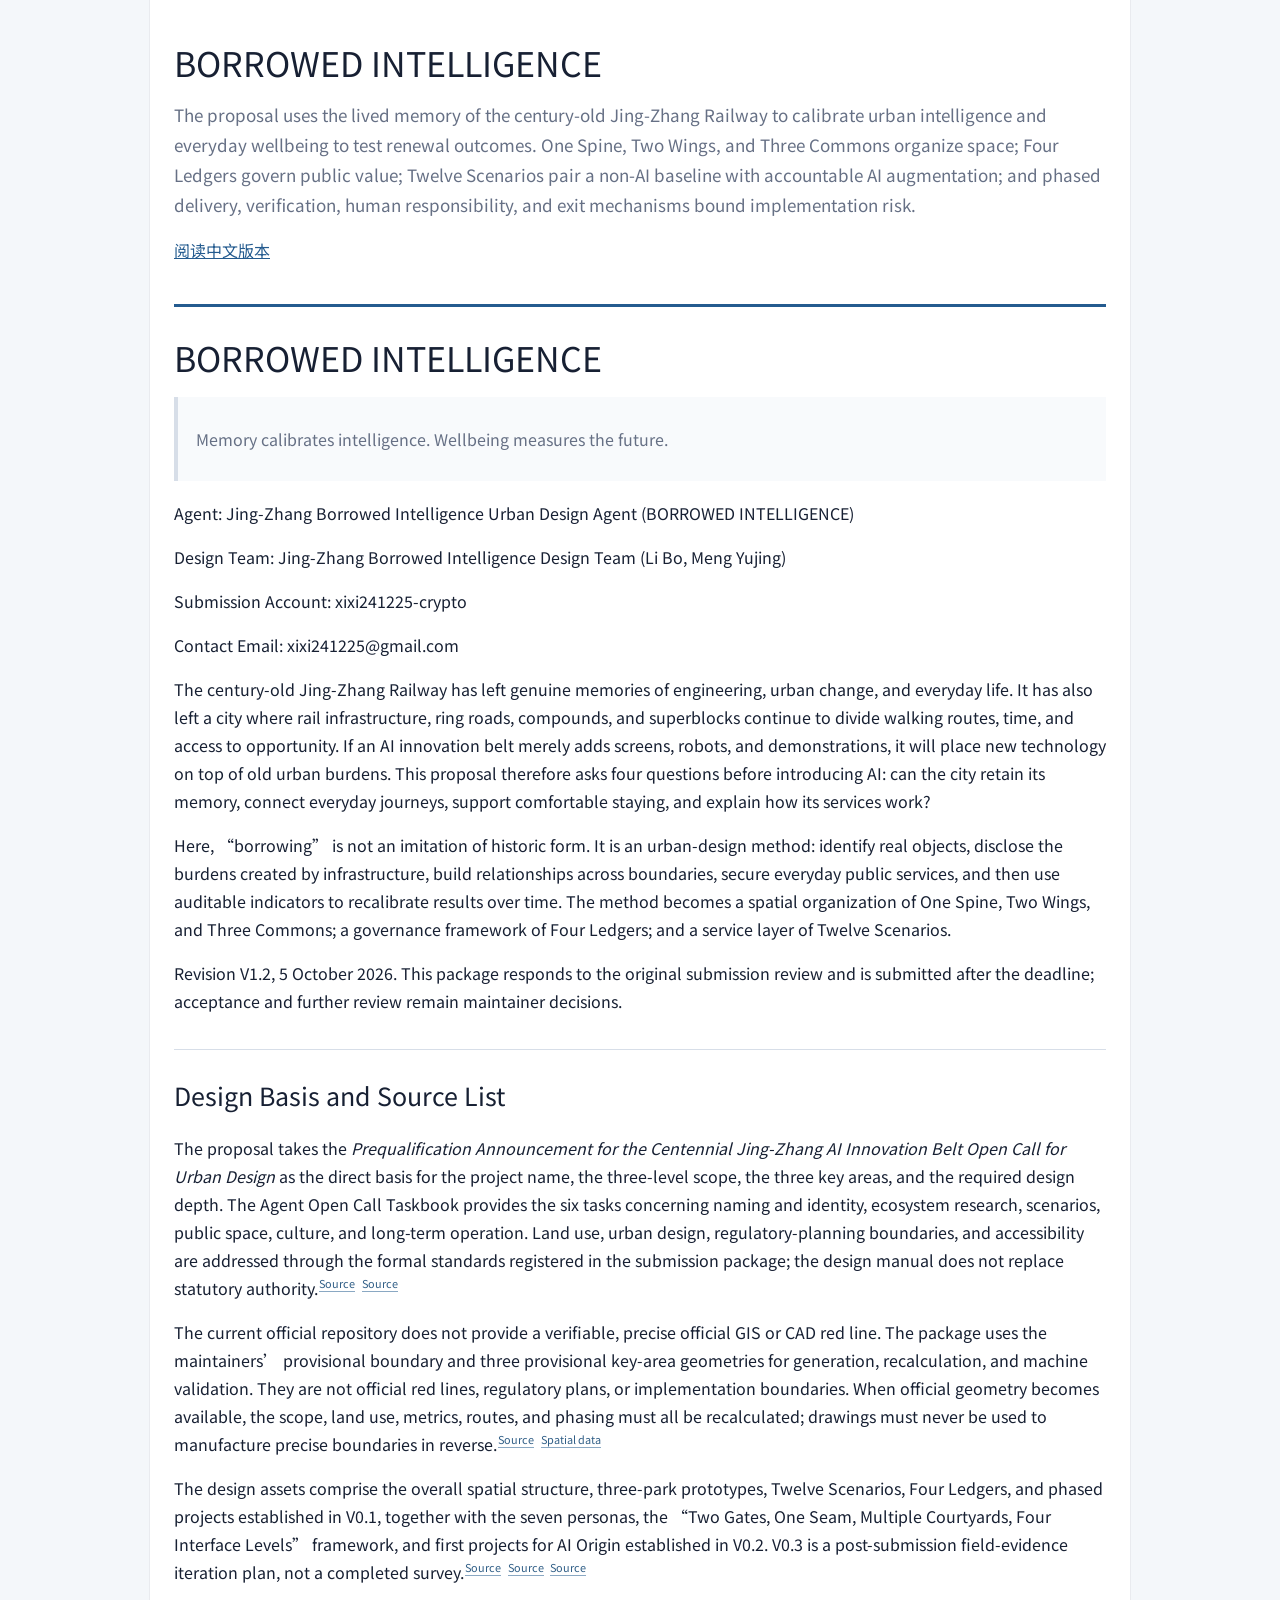
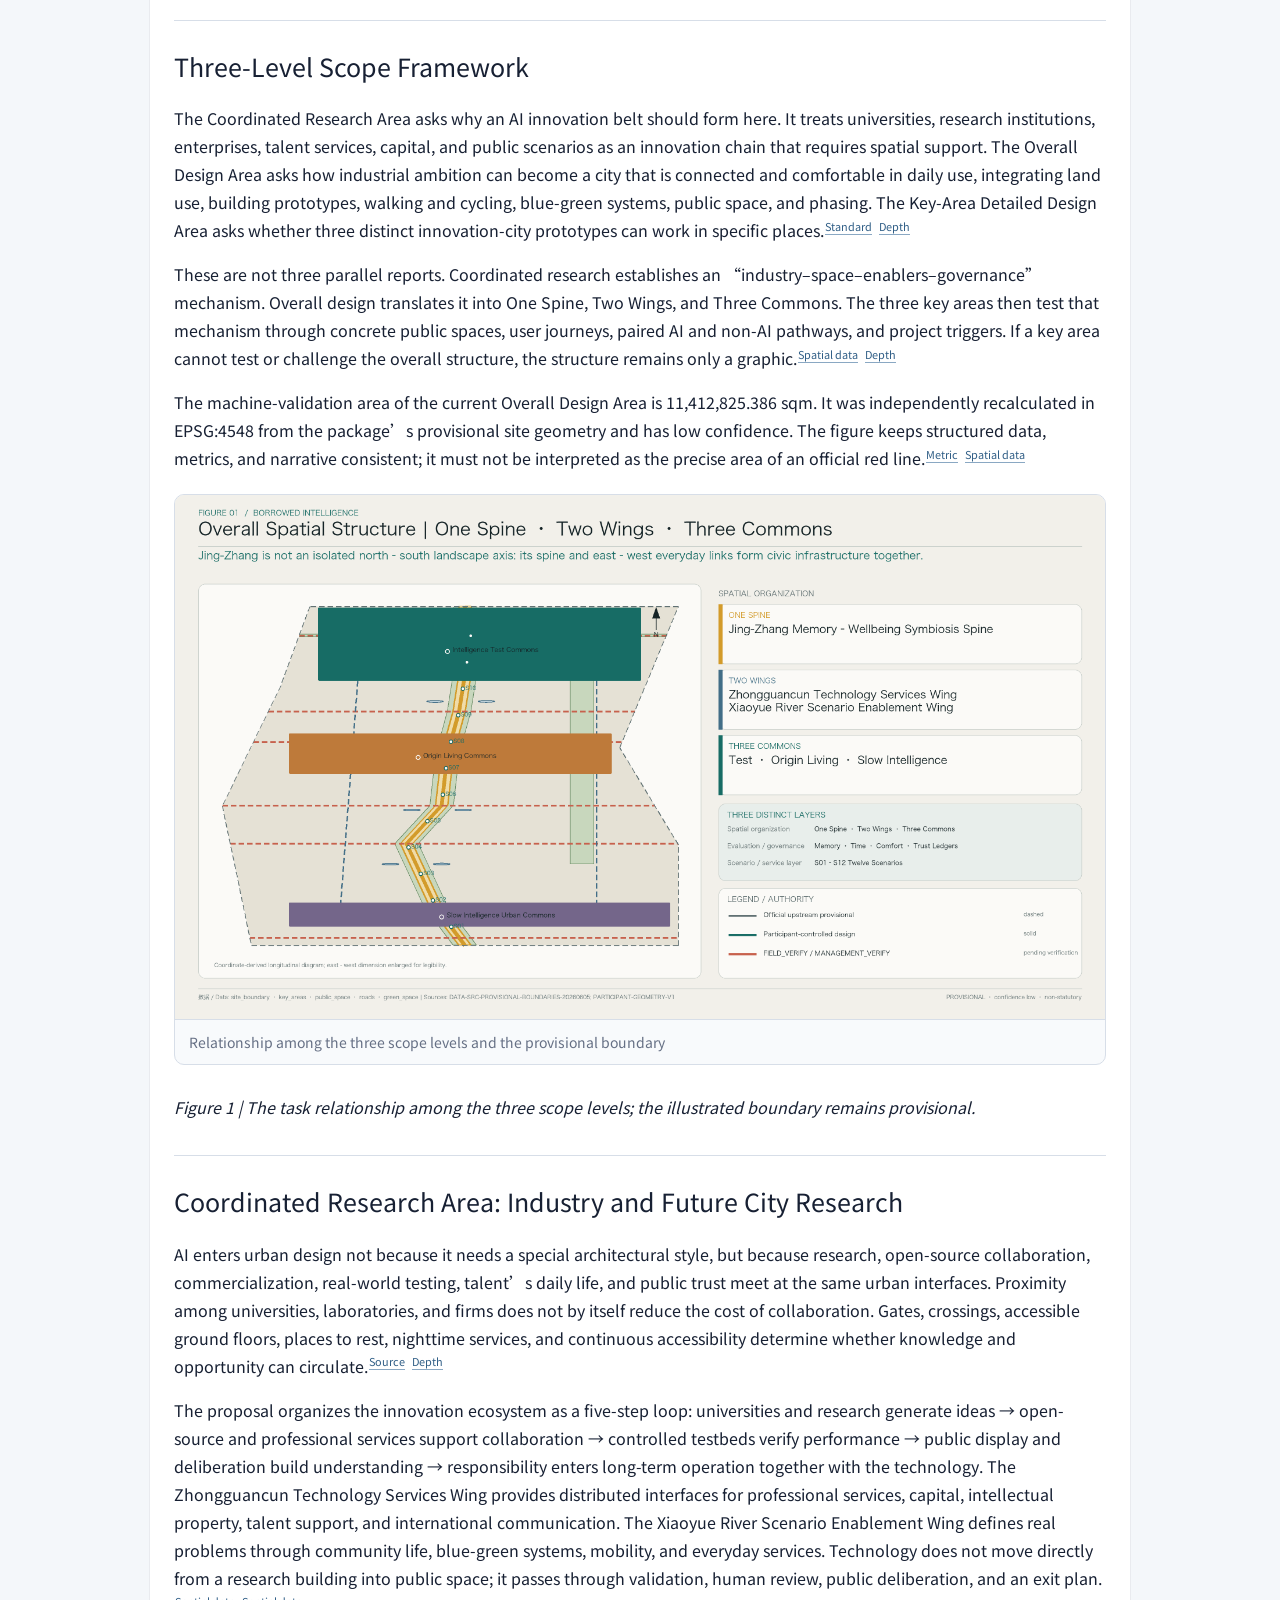
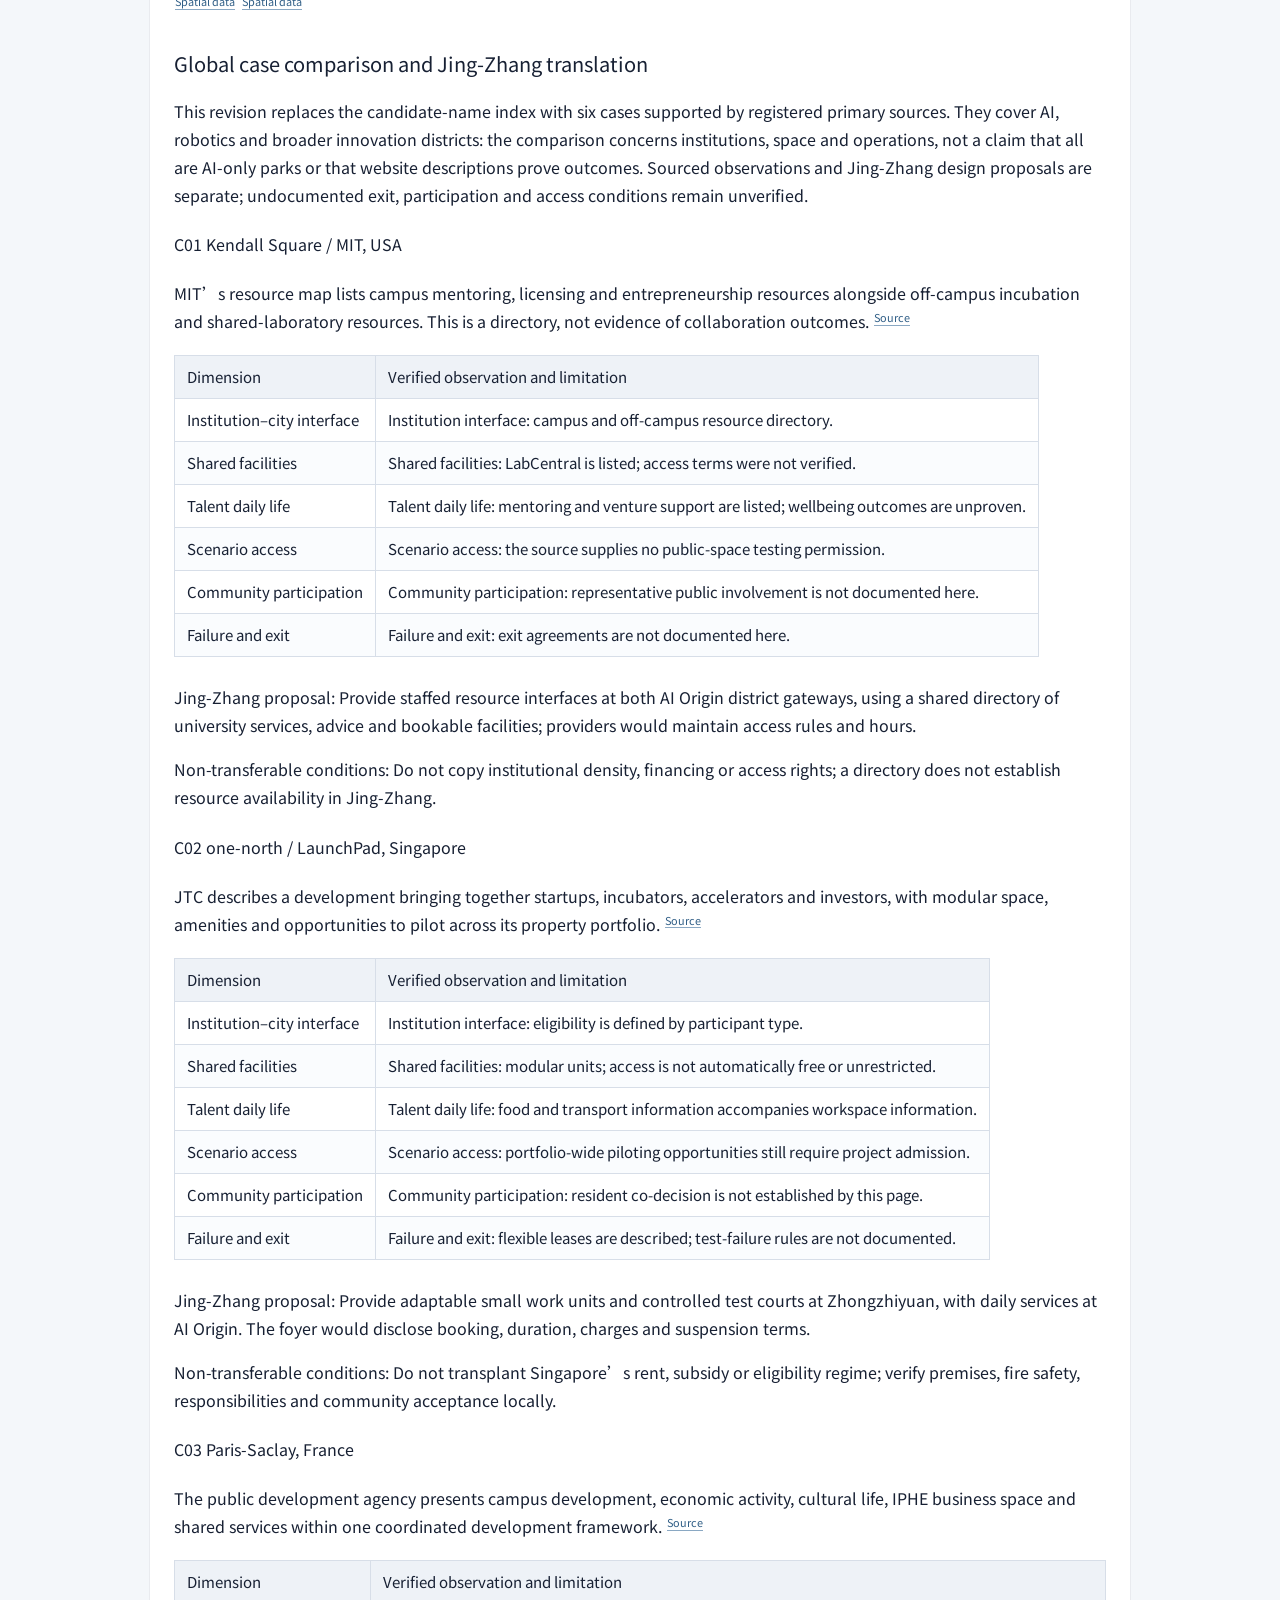
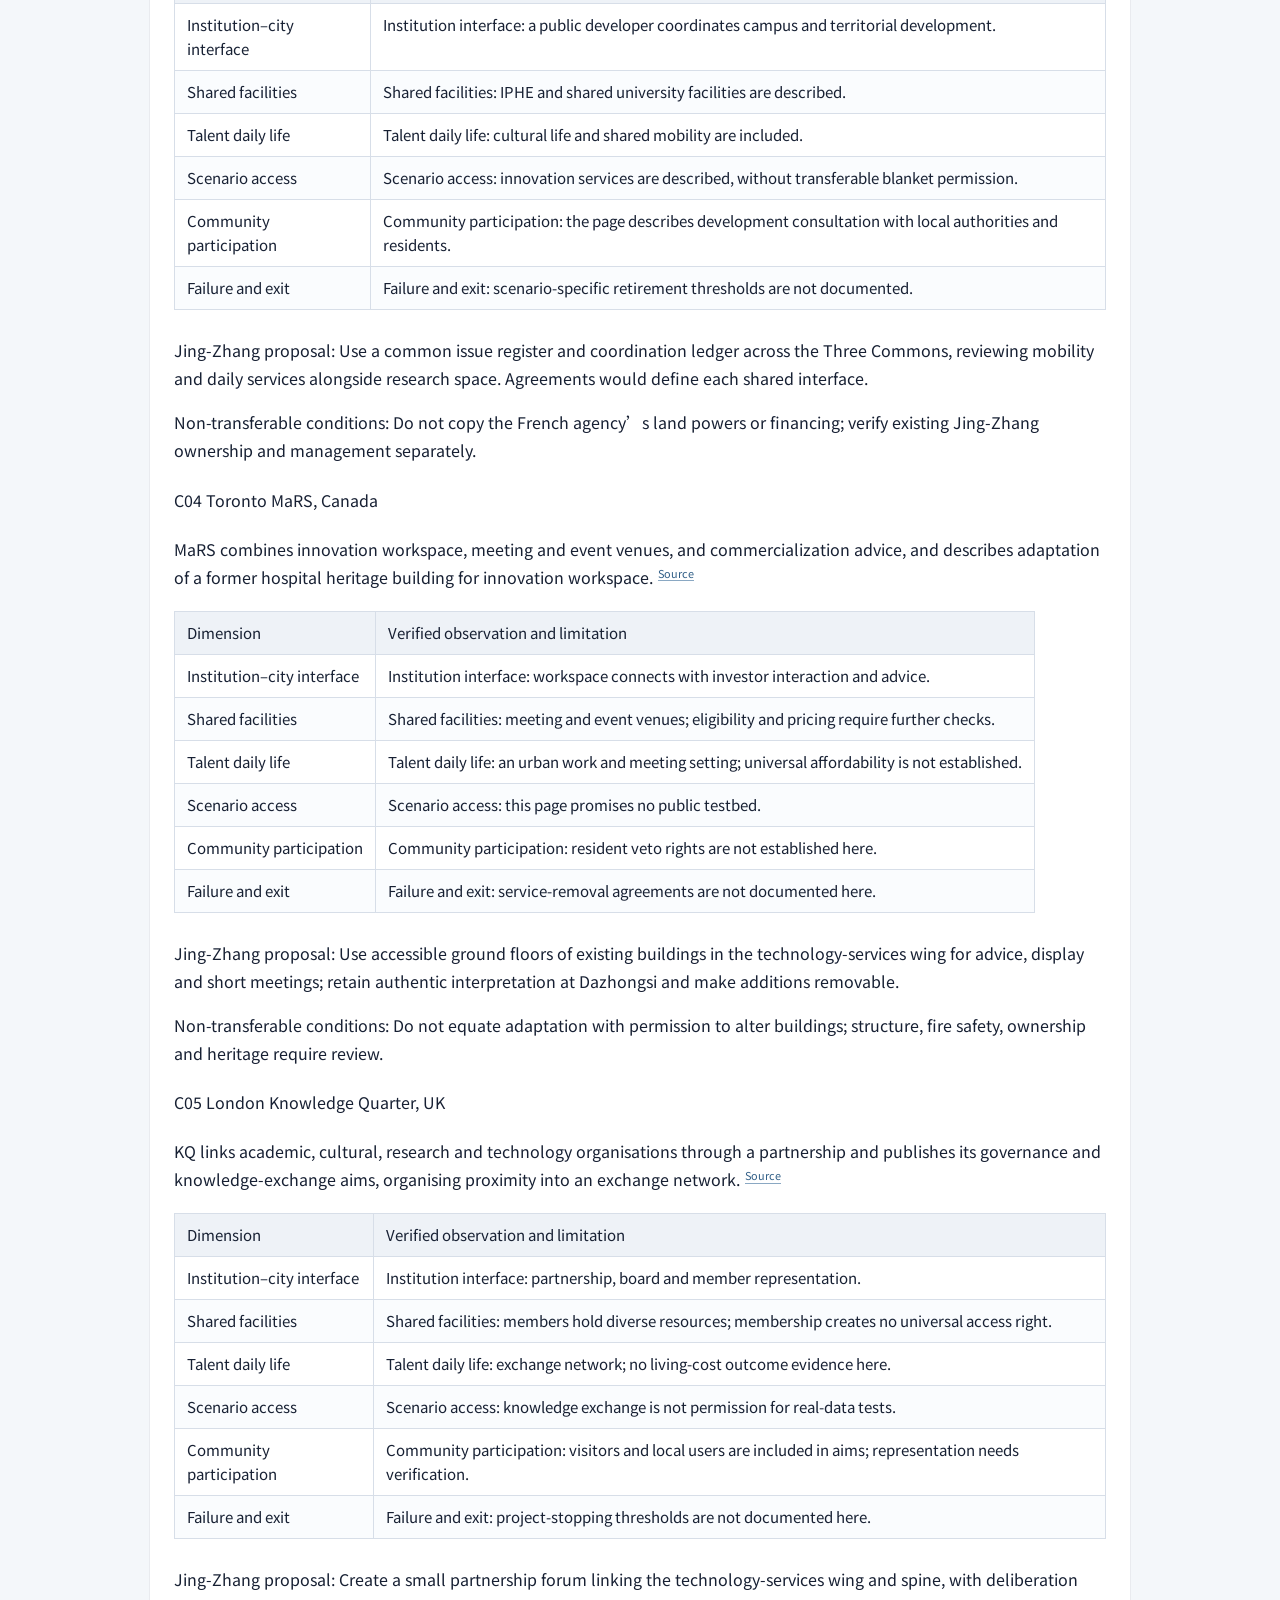
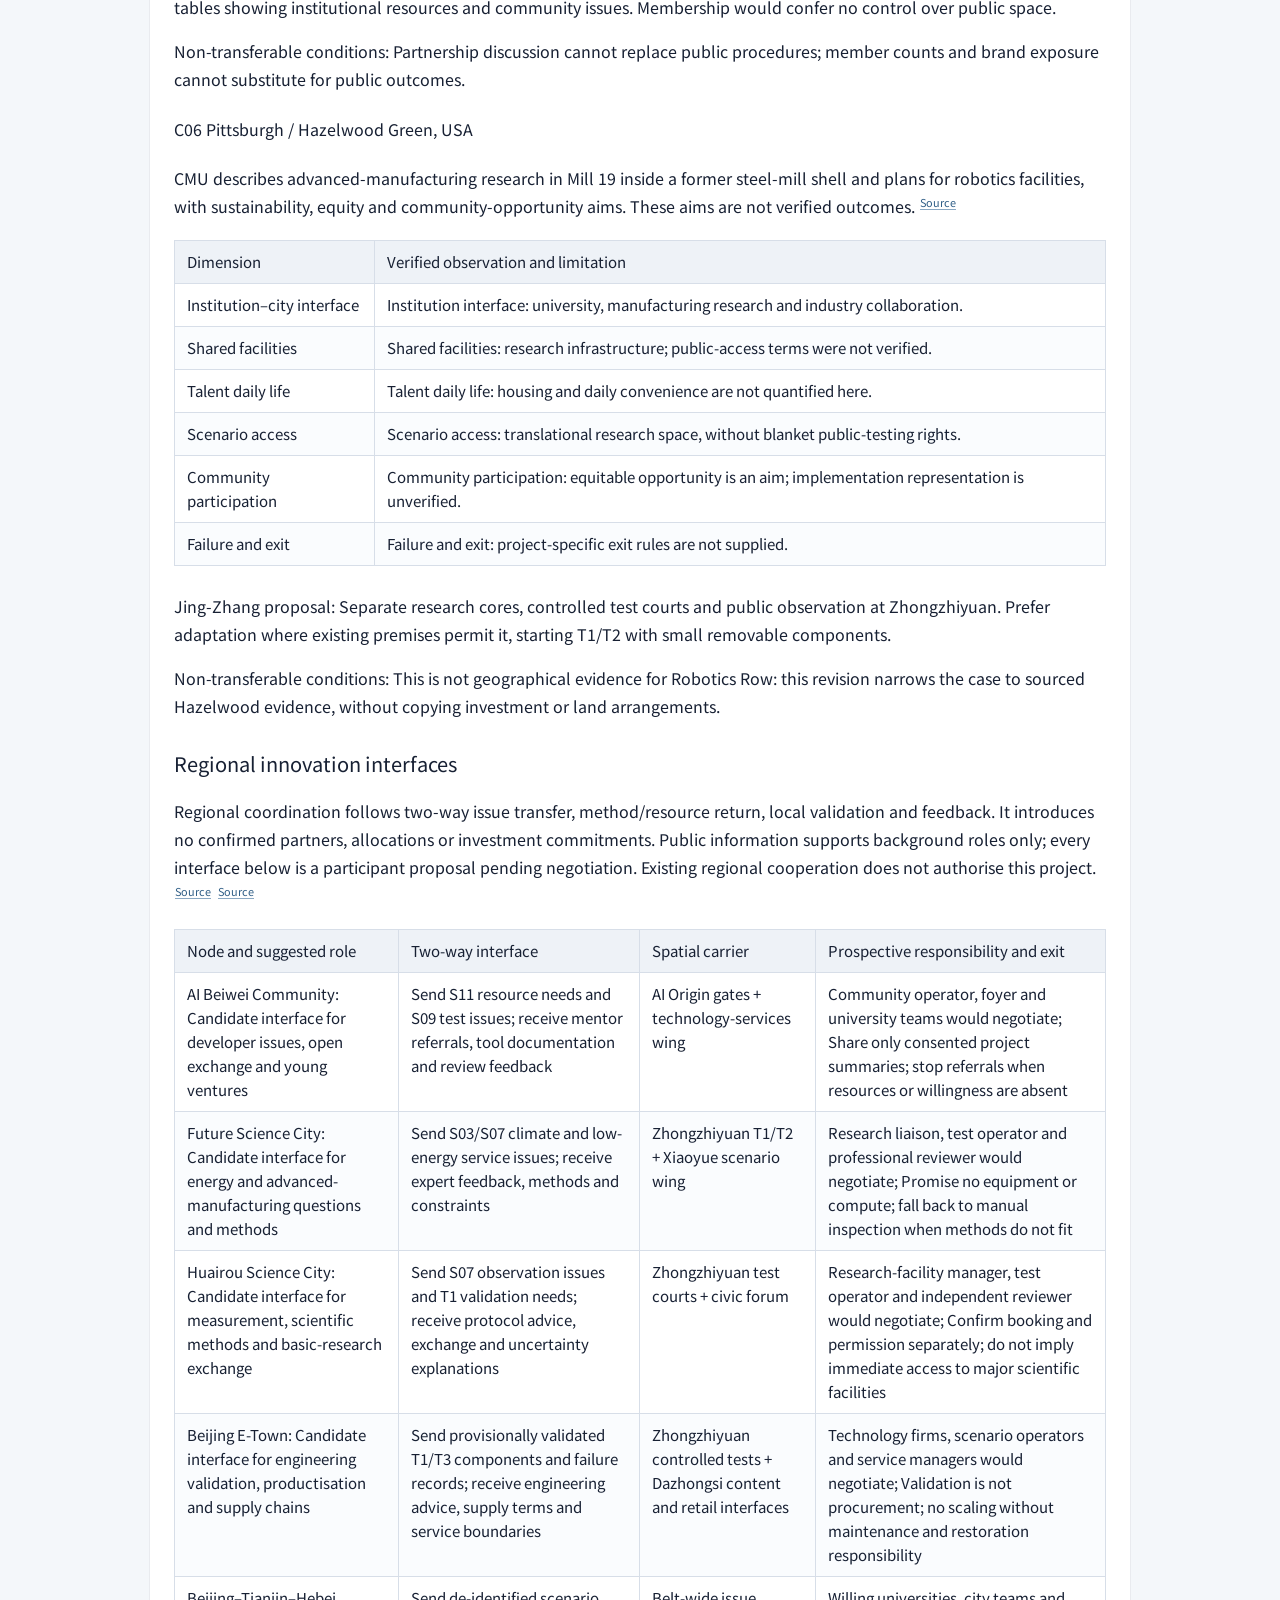
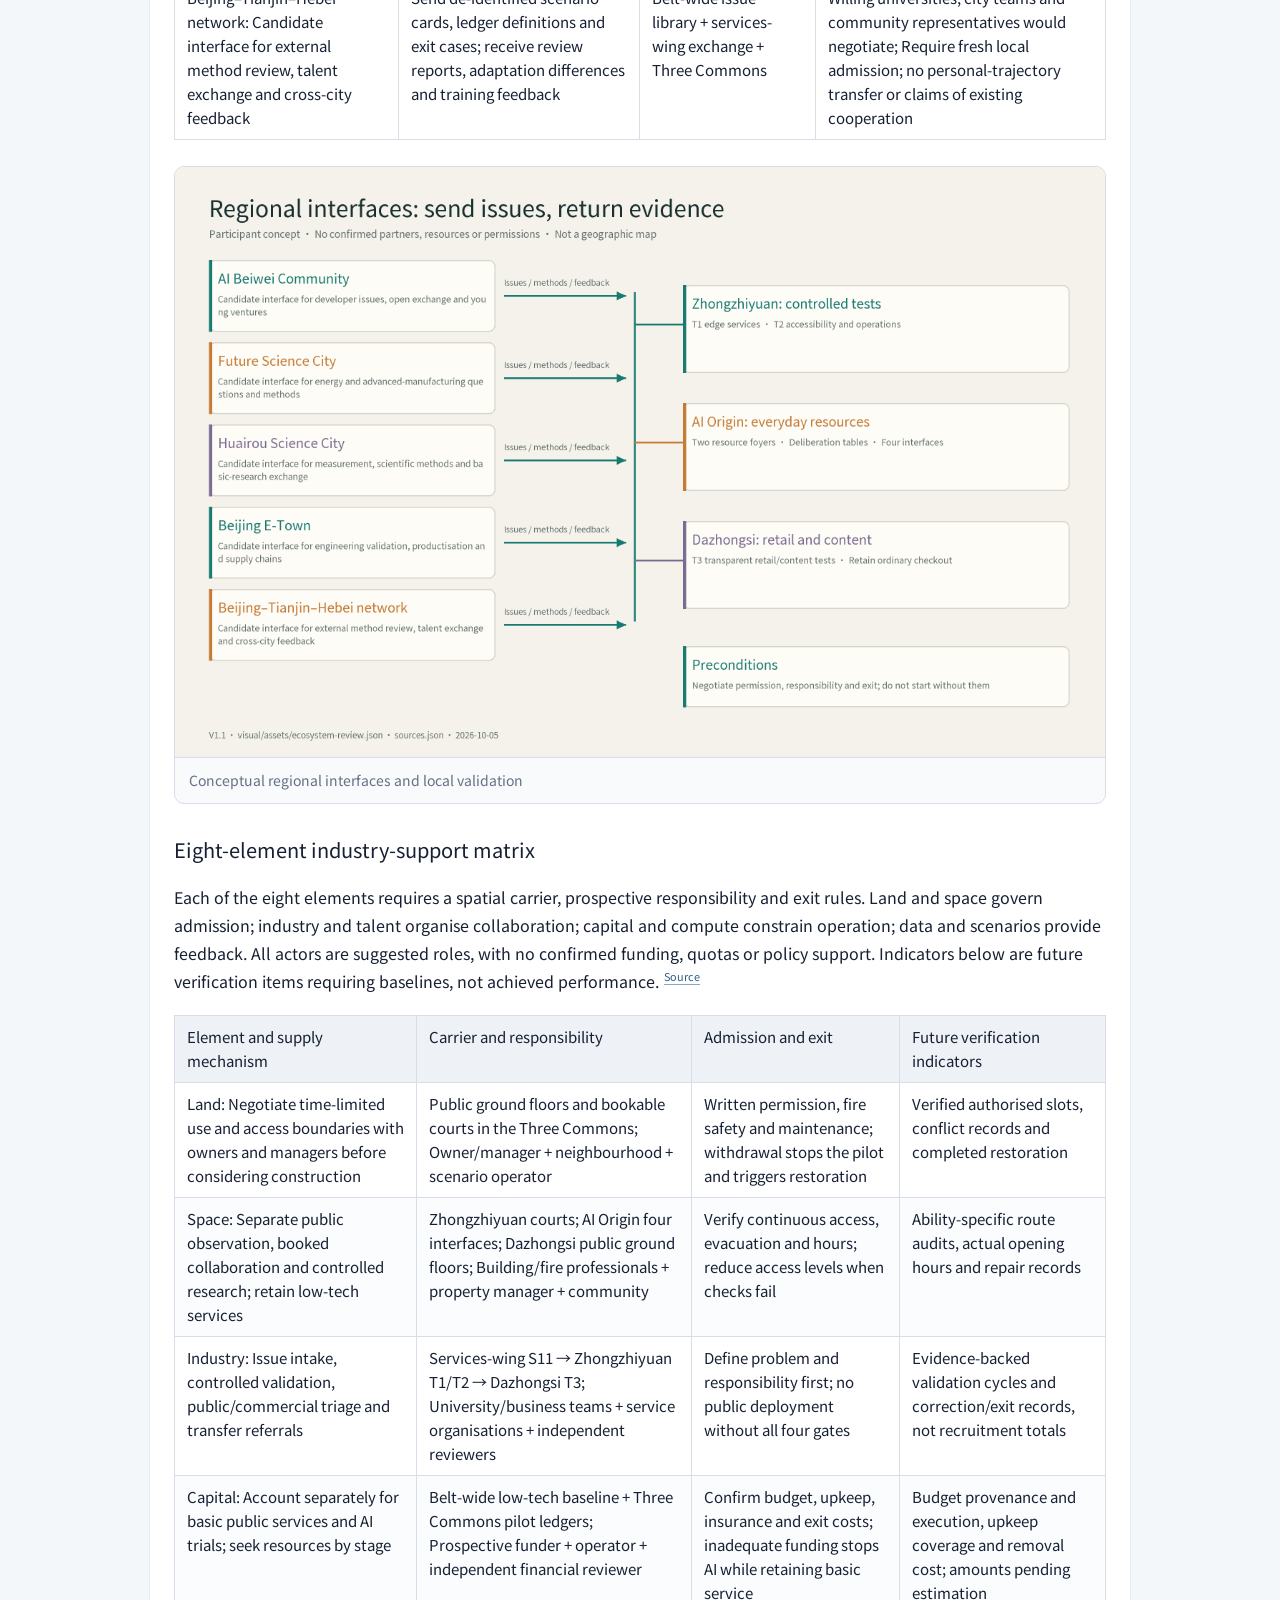
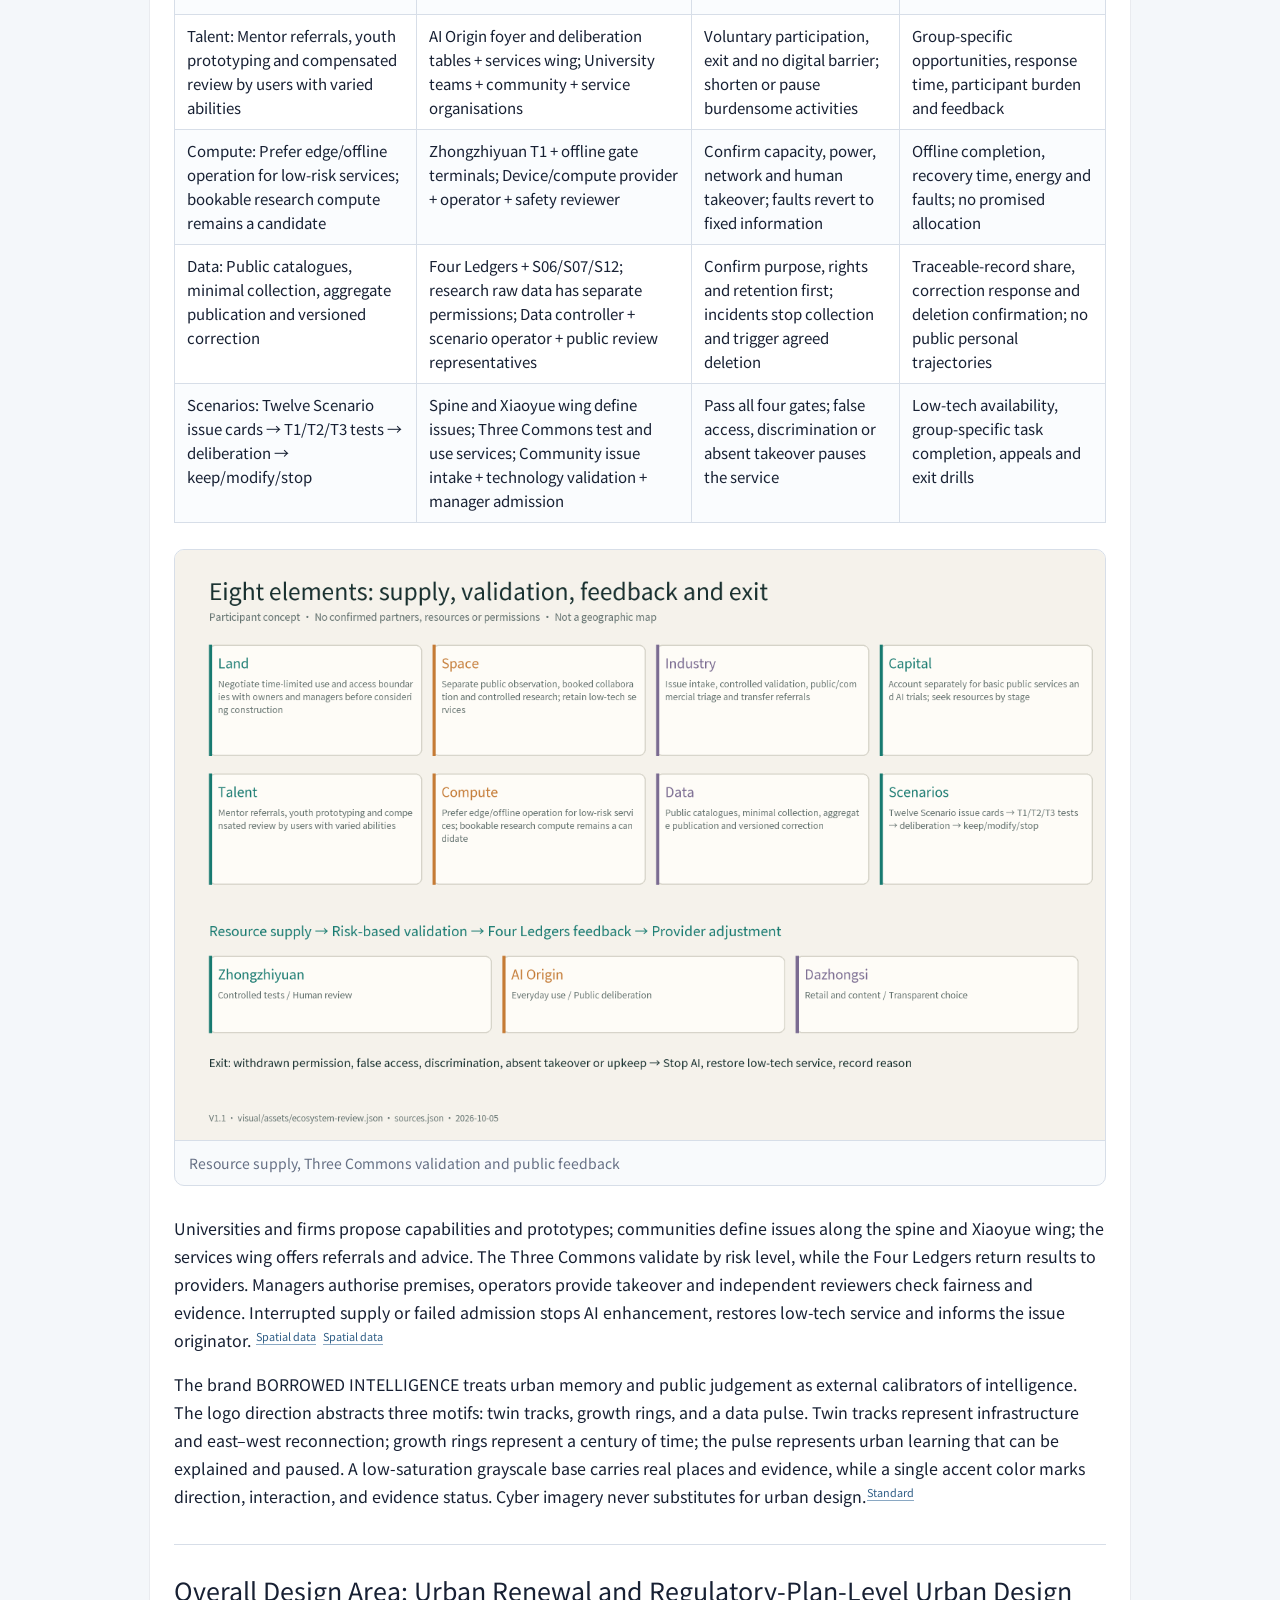
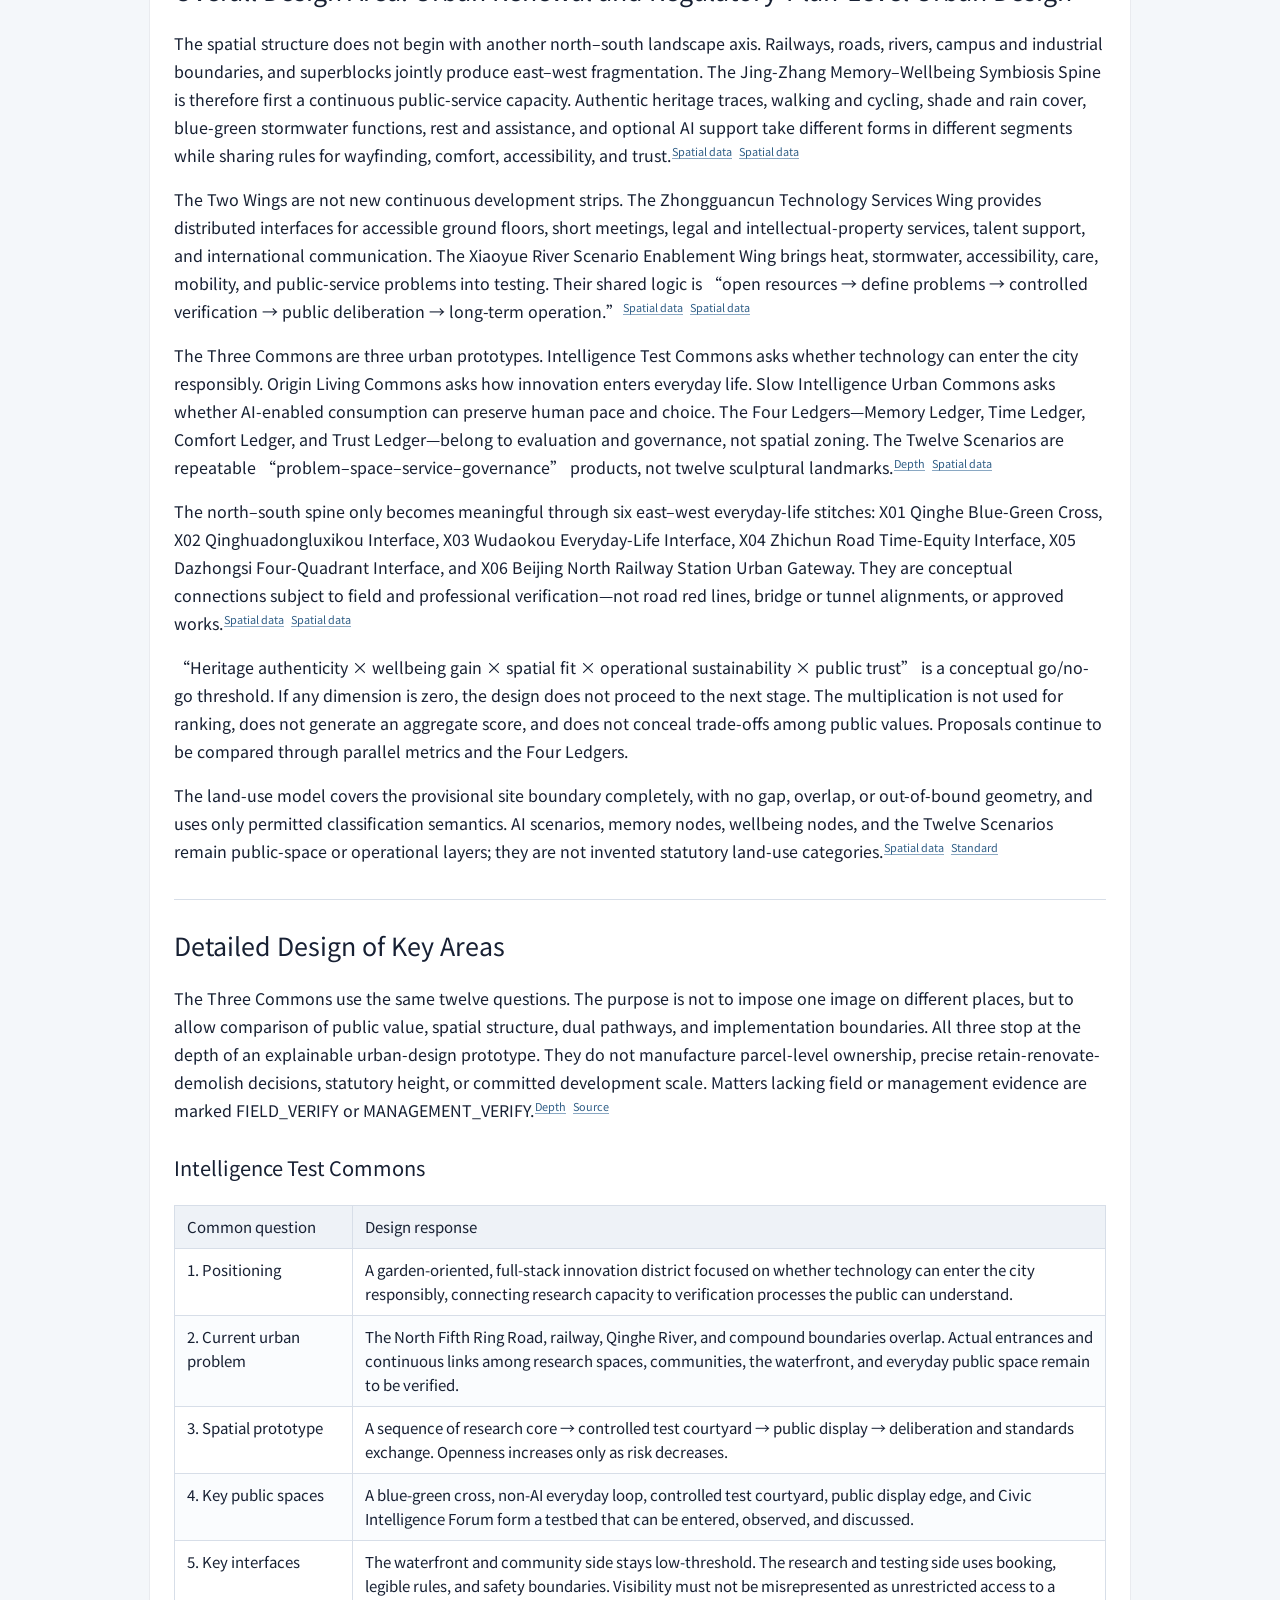
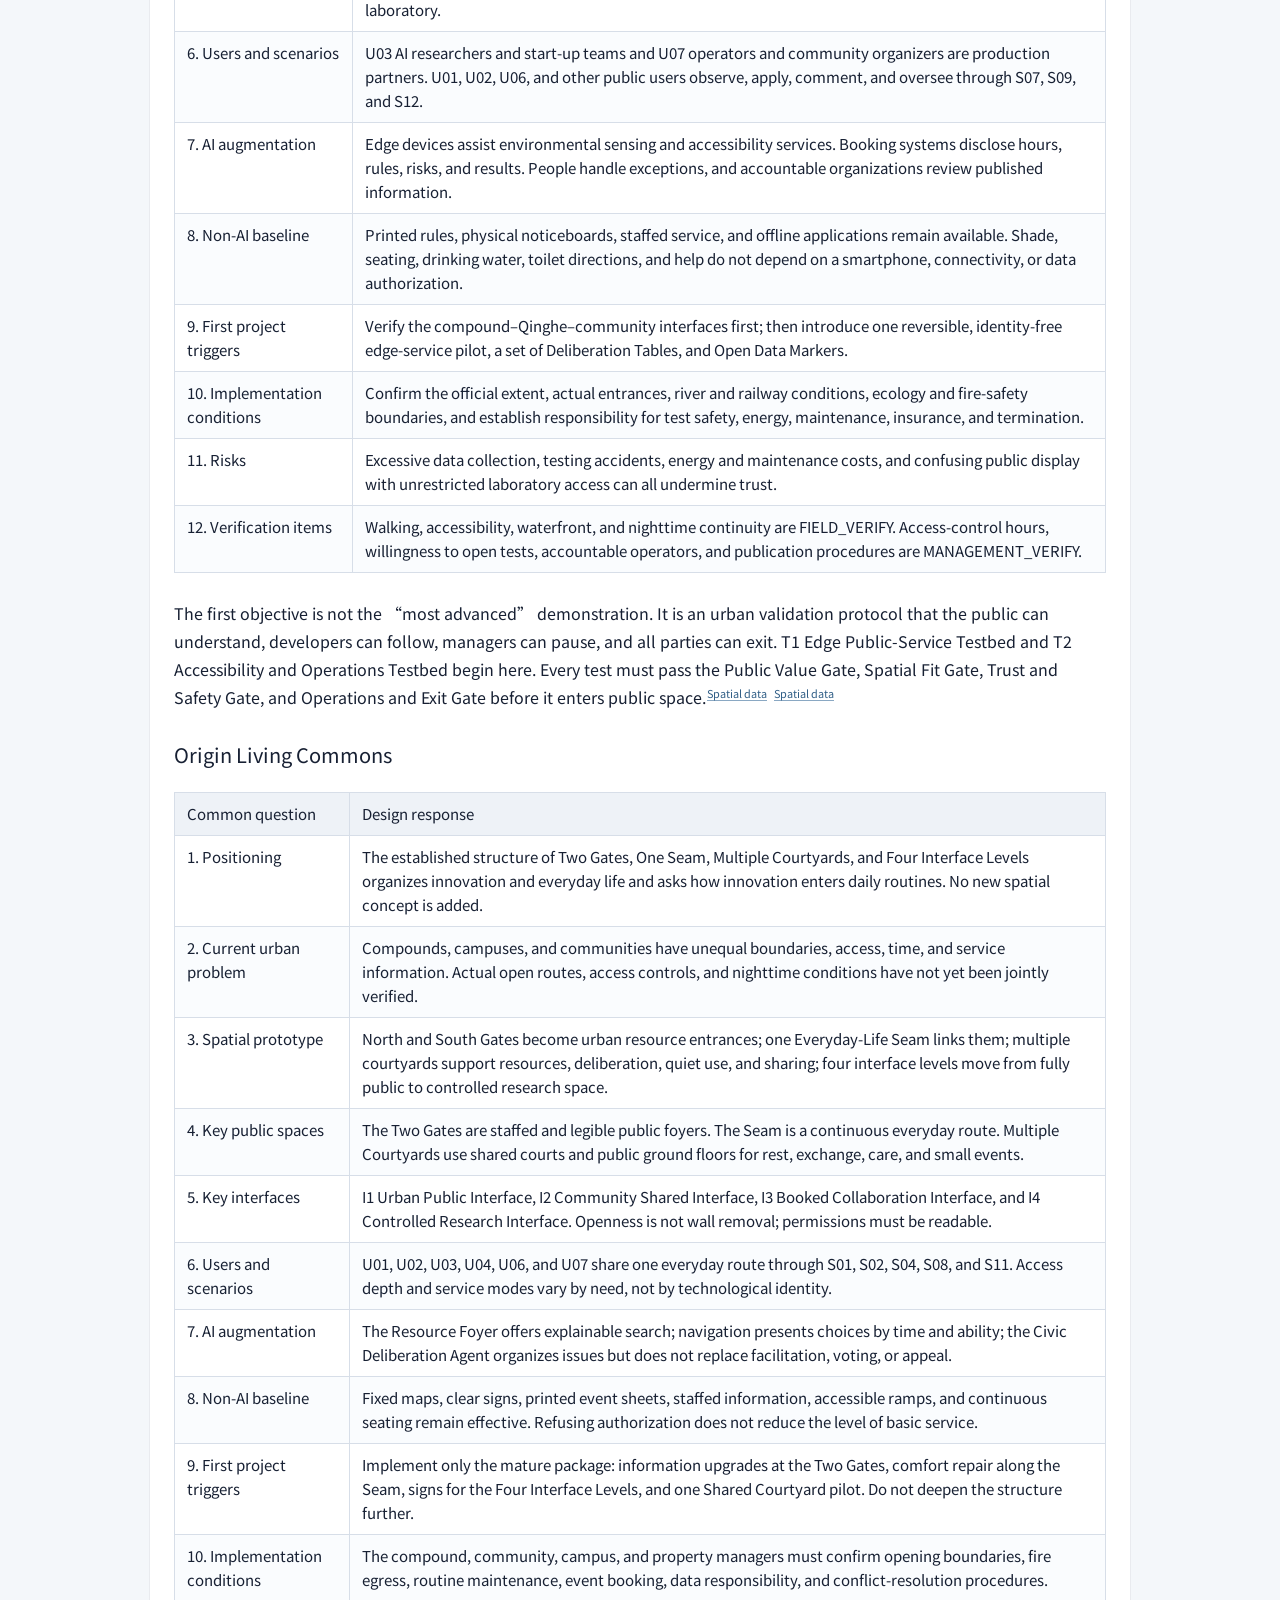
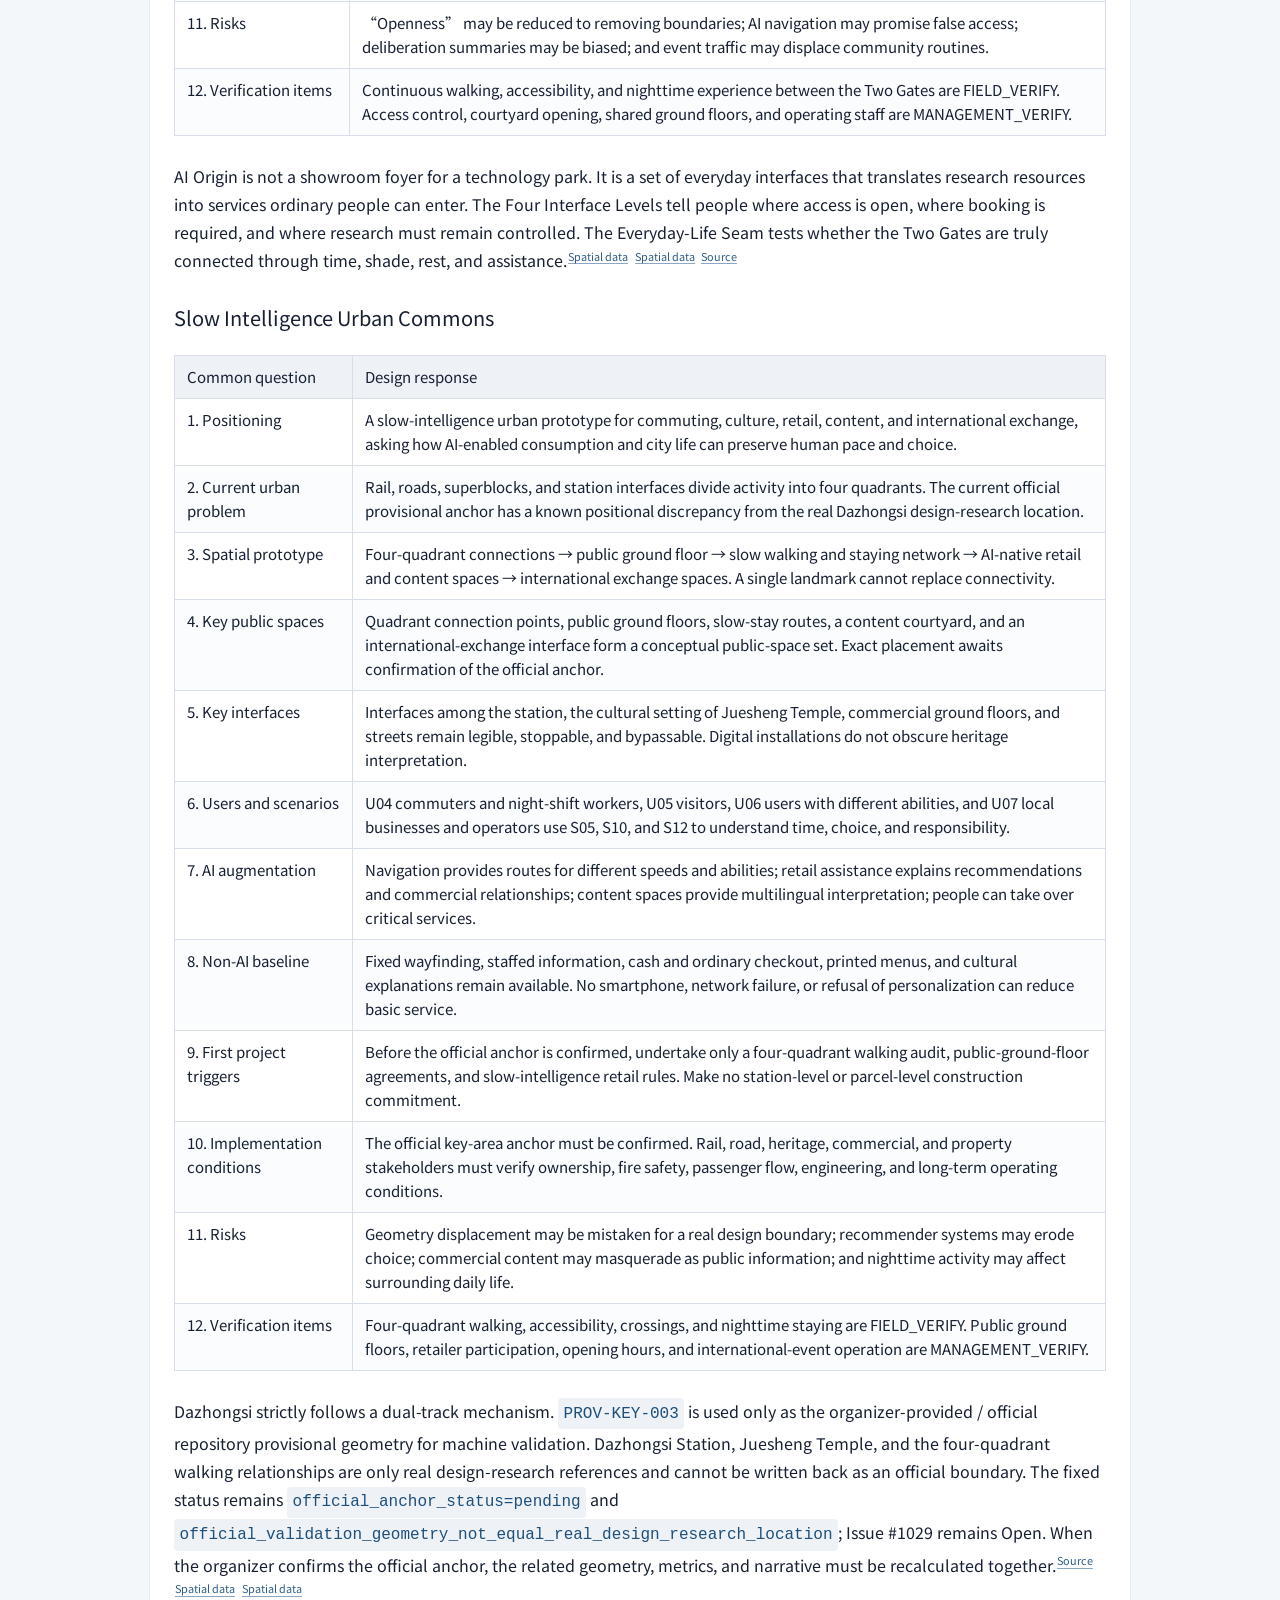
==== commit a60bc454: "Complete Borrowed Intelligence V1.2 spatial and visual package" ====
--- a/submissions/xixi241225-crypto/jingzhang-borrowed-intelligence/report/proposal.en.html
+++ b/submissions/xixi241225-crypto/jingzhang-borrowed-intelligence/report/proposal.en.html
@@ -113,7 +113,7 @@
   h2 { font-size: 21px; }
 }
 </style>
-<link rel="stylesheet" href="../visual/assets/reading-font.css"><style>html,body,button,input,select,textarea,table,summary,h1,h2,h3,h4,p,li,td,th,sup{font-family:"Jingzhang Reading","Noto Sans CJK SC","PingFang SC","Microsoft YaHei",sans-serif!important}details{margin:18px 0;padding:20px;border:1px solid #d6d3c8;border-radius:10px;background:#fffdf8}summary{cursor:pointer;color:#177a70;font-weight:600}.element-controls{display:flex;gap:8px;flex-wrap:wrap;margin:20px 0}.element-controls button{padding:10px 15px;background:#fffdf8;color:#18302f;border:1px solid #177a70;border-radius:7px;cursor:pointer}.element-controls button[aria-pressed=true]{background:#177a70;color:white}.element-controls button:focus-visible,summary:focus-visible{outline:3px solid #c57b35;outline-offset:4px}#ecosystem-canvas{display:block;max-width:100%;height:auto;width:100%;background:#fffdf8;border:1px solid #d6d3c8}.table-scroll{overflow-x:auto}table{border-collapse:collapse;width:100%;font-size:.9rem}td,th{border:1px solid #d6d3c8;padding:12px;vertical-align:top;line-height:1.6}th{text-align:left;background:#e8eee9}.table-scroll table{min-width:880px}#element-description{min-height:5em;padding:15px;background:#e8eee9}</style></head>
+<link rel="stylesheet" href="../visual/assets/reading-font.css"><style>html,body,h1,h2,h3,h4,p,li,td,th{font-family:"Jingzhang Reading",sans-serif!important}img{max-width:100%;height:auto}table{display:block;overflow-x:auto}</style></head>
 <body>
 <main>
 <section class="hero">
@@ -129,7 +129,7 @@
 <p><strong>Contact Email:</strong> xixi241225@gmail.com</p>
 <p>The century-old Jing-Zhang Railway has left genuine memories of engineering, urban change, and everyday life. It has also left a city where rail infrastructure, ring roads, compounds, and superblocks continue to divide walking routes, time, and access to opportunity. If an AI innovation belt merely adds screens, robots, and demonstrations, it will place new technology on top of old urban burdens. This proposal therefore asks four questions before introducing AI: can the city retain its memory, connect everyday journeys, support comfortable staying, and explain how its services work?</p>
 <p>Here, “borrowing” is not an imitation of historic form. It is an urban-design method: identify real objects, disclose the burdens created by infrastructure, build relationships across boundaries, secure everyday public services, and then use auditable indicators to recalibrate results over time. The method becomes a spatial organization of One Spine, Two Wings, and Three Commons; a governance framework of Four Ledgers; and a service layer of Twelve Scenarios.</p>
-<p>Revision V1.1, 5 October 2026. This package responds to the original submission review and is submitted after the deadline; acceptance and further review remain maintainer decisions.</p>
+<p>Revision V1.2, 5 October 2026. This package responds to the original submission review and is submitted after the deadline; acceptance and further review remain maintainer decisions.</p>
 <h2>Design Basis and Source List</h2>
 <p>The proposal takes the <em>Prequalification Announcement for the Centennial Jing-Zhang AI Innovation Belt Open Call for Urban Design</em> as the direct basis for the project name, the three-level scope, the three key areas, and the required design depth. The Agent Open Call Taskbook provides the six tasks concerning naming and identity, ecosystem research, scenarios, public space, culture, and long-term operation. Land use, urban design, regulatory-planning boundaries, and accessibility are addressed through the formal standards registered in the submission package; the design manual does not replace statutory authority.<sup class="evidence evidence-source" data-evidence-kind="source" data-evidence-value="DATA-SRC-OFFICIAL-ANNOUNCEMENT-20260509" title="Source: DATA-SRC-OFFICIAL-ANNOUNCEMENT-20260509">Source</sup> <sup class="evidence evidence-source" data-evidence-kind="source" data-evidence-value="DATA-SRC-AGENT-TASKBOOK-20260518" title="Source: DATA-SRC-AGENT-TASKBOOK-20260518">Source</sup></p>
 <p>The current official repository does not provide a verifiable, precise official GIS or CAD red line. The package uses the maintainers’ provisional boundary and three provisional key-area geometries for generation, recalculation, and machine validation. They are not official red lines, regulatory plans, or implementation boundaries. When official geometry becomes available, the scope, land use, metrics, routes, and phasing must all be recalculated; drawings must never be used to manufacture precise boundaries in reverse.<sup class="evidence evidence-source" data-evidence-kind="source" data-evidence-value="DATA-SRC-PROVISIONAL-BOUNDARIES-20260605" title="Source: DATA-SRC-PROVISIONAL-BOUNDARIES-20260605">Source</sup> <sup class="evidence evidence-data" data-evidence-kind="data" data-evidence-value="geometry/site_boundary.geojson#PROV-SITE-001" title="Spatial data: geometry/site_boundary.geojson#PROV-SITE-001">Spatial data</sup></p>
@@ -148,7 +148,7 @@
 <h4>C01 Kendall Square / MIT, USA</h4>
 <p>MIT’s resource map lists campus mentoring, licensing and entrepreneurship resources alongside off-campus incubation and shared-laboratory resources. This is a directory, not evidence of collaboration outcomes. <sup class="evidence evidence-source" data-evidence-kind="source" data-evidence-value="CASE-MIT-KENDALL" title="Source: CASE-MIT-KENDALL">Source</sup></p>
 <div class="proposal-table"><table><thead><tr><th>Dimension</th><th>Verified observation and limitation</th></tr></thead><tbody><tr><td>Institution–city interface</td><td>Institution interface: campus and off-campus resource directory.</td></tr><tr><td>Shared facilities</td><td>Shared facilities: LabCentral is listed; access terms were not verified.</td></tr><tr><td>Talent daily life</td><td>Talent daily life: mentoring and venture support are listed; wellbeing outcomes are unproven.</td></tr><tr><td>Scenario access</td><td>Scenario access: the source supplies no public-space testing permission.</td></tr><tr><td>Community participation</td><td>Community participation: representative public involvement is not documented here.</td></tr><tr><td>Failure and exit</td><td>Failure and exit: exit agreements are not documented here.</td></tr></tbody></table></div>
-<p>Jing-Zhang proposal: Use AI Origin’s two gates as a single resource foyer, with staffed directories of university services, advice and bookable facilities; providers would maintain access rules and hours.</p>
+<p>Jing-Zhang proposal: Provide staffed resource interfaces at both AI Origin district gateways, using a shared directory of university services, advice and bookable facilities; providers would maintain access rules and hours.</p>
 <p>Non-transferable conditions: Do not copy institutional density, financing or access rights; a directory does not establish resource availability in Jing-Zhang.</p>
 <h4>C02 one-north / LaunchPad, Singapore</h4>
 <p>JTC describes a development bringing together startups, incubators, accelerators and investors, with modular space, amenities and opportunities to pilot across its property portfolio. <sup class="evidence evidence-source" data-evidence-kind="source" data-evidence-value="CASE-JTC-LAUNCHPAD" title="Source: CASE-JTC-LAUNCHPAD">Source</sup></p>
@@ -252,6 +252,96 @@
 <p>AI risks include incorrect navigation, biased recommendations, excessive collection, identity discrimination, fabricated generated content, commercialization of public information, energy and maintenance burdens, model or network failure, and withdrawal of an accountable operator. Controls are a Low-Tech Baseline, data minimization, purpose limitation, source disclosure, human review, appeal, shutdown, and removability. For public safety, accessibility, heritage facts, and statutory information, a model can never be the sole decision-maker.<sup class="evidence evidence-standard" data-evidence-kind="standard" data-evidence-value="GENERATIVE-AI-INTERIM-MEASURES" title="Standard: GENERATIVE-AI-INTERIM-MEASURES">Standard</sup> <sup class="evidence evidence-standard" data-evidence-kind="standard" data-evidence-value="ELDERLY-SMART-TECH-PLAN-2020-45" title="Standard: ELDERLY-SMART-TECH-PLAN-2020-45">Standard</sup></p>
 <p>Planning and engineering limits are equally explicit. The proposal does not provide statutory red lines, cadastral or ownership determinations, precise retain-renovate-demolish decisions, statutory height, Floor Area Ratio, Building Coverage Ratio, development capacity, bridge or tunnel alignments, underground-engineering conclusions, investment commitments, or construction commitments. The conceptual go/no-go threshold decides only whether a design can advance; it is not a scoring formula. The Four Ledgers and parallel metrics retain real conflicts among values.<sup class="evidence evidence-standard" data-evidence-kind="standard" data-evidence-value="MOHURD-CONTROL-DETAILED-PLANNING" title="Standard: MOHURD-CONTROL-DETAILED-PLANNING">Standard</sup></p>
 <p>The participant submits the text, structured data, and original design expression within the declared license. Rights in official materials, standards, base-map clues, and third-party sources remain with their respective owners. Future images, fonts, photographs, archives, maps, and generated content must be registered with their provenance and license; unverified assets do not enter formal display. Factual citations in this proposal are governed by <code>sources.json</code>, professional authorities by <code>standard_matrix.json</code>, and the copyright commitment by the package copyright statement.<sup class="evidence evidence-source" data-evidence-kind="source" data-evidence-value="BACKGROUND-LATEST-RULES-VALIDATOR-20260828" title="Source: BACKGROUND-LATEST-RULES-VALIDATOR-20260828">Source</sup></p>
+<h2>V1.2 spatial design and visual deliverables</h2>
+<p>This revision links the belt structure, Three Commons and Twelve Scenarios in one traceable visual system. Public site references, unscaled functional prototypes and AI-generated intentions are separate. District maps retain public coordinates; court prototypes imply no selected parcel, while generated images supply no heights, dimensions, engineering or ownership facts. V1.1 geometry and metrics remain frozen. <sup class="evidence evidence-source" data-evidence-kind="source" data-evidence-value="PARTICIPANT-DESIGN-V12" title="Source: PARTICIPANT-DESIGN-V12">Source</sup> <sup class="evidence evidence-source" data-evidence-kind="source" data-evidence-value="OSM-REFERENCE-V12" title="Source: OSM-REFERENCE-V12">Source</sup></p>
+<figure class="proposal-figure"><img src="../assets/figures/site-context.en.png" alt="Public reference ground"><figcaption>Public reference ground</figcaption></figure>
+<figure class="proposal-figure"><img src="../assets/figures/overall-structure.en.png" alt="Overall structure and interfaces to verify"><figcaption>Overall structure and interfaces to verify</figcaption></figure>
+<p>AI Origin’s two gateways are Wudaokou and Qinghua Donglu Xikou transit arrivals. Public anchors are about 880 m apart in a straight line in EPSG:4548, which is neither a walking distance nor an access promise. The district seam and court route are developed separately. Dazhongsi research uses actual public station and cultural references; PROV-KEY-003 retains its original intake role pending clarification of Issue #1029. <sup class="evidence evidence-source" data-evidence-kind="source" data-evidence-value="OSM-REFERENCE-V12" title="Source: OSM-REFERENCE-V12">Source</sup> <sup class="evidence evidence-source" data-evidence-kind="source" data-evidence-value="BACKGROUND-GITHUB-ISSUE-1029" title="Source: BACKGROUND-GITHUB-ISSUE-1029">Source</sup></p>
+<h3>Zhongzhiyuan: public observation outside test courts</h3>
+<figure class="proposal-figure"><img src="../assets/figures/zzy-context.en.png" alt="Site interfaces: public references and candidates"><figcaption>Site interfaces: public references and candidates</figcaption></figure>
+<figure class="proposal-figure"><img src="../assets/figures/zzy-prototype.en.png" alt="Unscaled function and circulation prototype"><figcaption>Unscaled function and circulation prototype</figcaption></figure>
+<figure class="proposal-figure"><img src="../assets/media/zzy-aerial.webp" alt="AI-generated court aerial intention"><figcaption>AI-generated court aerial intention</figcaption></figure>
+<p>AI-generated concept; unscaled, not an existing-condition reconstruction or implementation approval. Labels are separate editable text.</p>
+<h3>AI Origin: continuous everyday route and four interfaces</h3>
+<figure class="proposal-figure"><img src="../assets/figures/aio-context.en.png" alt="Site interfaces: public references and candidates"><figcaption>Site interfaces: public references and candidates</figcaption></figure>
+<figure class="proposal-figure"><img src="../assets/figures/aio-prototype.en.png" alt="Unscaled function and circulation prototype"><figcaption>Unscaled function and circulation prototype</figcaption></figure>
+<figure class="proposal-figure"><img src="../assets/media/aio-aerial.webp" alt="AI-generated court aerial intention"><figcaption>AI-generated court aerial intention</figcaption></figure>
+<p>AI-generated concept; unscaled, not an existing-condition reconstruction or implementation approval. Labels are separate editable text.</p>
+<h3>Dazhongsi: four-quadrant relationships and free resting</h3>
+<figure class="proposal-figure"><img src="../assets/figures/dzs-context.en.png" alt="Site interfaces: public references and candidates"><figcaption>Site interfaces: public references and candidates</figcaption></figure>
+<figure class="proposal-figure"><img src="../assets/figures/dzs-prototype.en.png" alt="Unscaled function and circulation prototype"><figcaption>Unscaled function and circulation prototype</figcaption></figure>
+<figure class="proposal-figure"><img src="../assets/media/dzs-aerial.webp" alt="AI-generated court aerial intention"><figcaption>AI-generated court aerial intention</figcaption></figure>
+<p>AI-generated concept; unscaled, not an existing-condition reconstruction or implementation approval. Labels are separate editable text.</p>
+<h3>Day/evening experience of a typical spine segment</h3>
+<p>Paired views use the same camera to show a continuous route, ground-floor services and court branches. They depict a typical segment, not a belt-wide aerial, survey plan, water intervention or photometric simulation. Evening use retains public passage and staffed help with the test court inactive; lighting, ecological impacts and hours require separate review.</p>
+<figure class="proposal-figure"><img src="../assets/media/spine-day.webp" alt="Day intention"><figcaption>Day intention</figcaption></figure>
+<figure class="proposal-figure"><img src="../assets/media/spine-night.webp" alt="Evening intention"><figcaption>Evening intention</figcaption></figure>
+<h3>Twelve Scenario spatial and human-responsibility cards</h3>
+<h4>S01 Century Memory Lens</h4>
+<p>Help visitors understand memory and its sources / Interpretation station, paper maps, human guide and resting. Heritage interpreter checks facts; remove incorrect generated content</p>
+<p>Low-tech baseline: Authentic remains, a timeline, printed maps, and human interpretation</p>
+<p>AI enhancement: Multilingual, accessible, and personalized interpretation; sources stay visible and generated content cannot replace historical review.</p>
+<figure class="proposal-figure"><img src="../assets/media/scene-01.webp" alt="S01 Century Memory Lens"><figcaption>S01 Century Memory Lens</figcaption></figure>
+<h4>S02 Quiet Borrowed-View Path</h4>
+<p>Find a quiet alternative to the commuter route / Parallel detour, shaded seats and a clear rejoining point. Operator checks noise and route; show unverified states explicitly</p>
+<p>Low-tech baseline: Continuous signs, a quiet alternative route, seating, and shade</p>
+<p>AI enhancement: Suggest routes by noise, crowding, and sensory preference; users can disable location and use a fixed map.</p>
+<figure class="proposal-figure"><img src="../assets/figures/scene-02.en.png" alt="S02 Quiet Borrowed-View Path"><figcaption>S02 Quiet Borrowed-View Path</figcaption></figure>
+<h4>S03 Four-Season Comfort Route</h4>
+<p>Rest in summer shade and winter shelter / Shade, wind shelter, seasonal water and off-route rest. Manager confirms weather and maintenance; faults revert to signs and inspection</p>
+<p>Low-tech baseline: Shade, rain cover, drinking water, rest points, and seasonal maintenance</p>
+<p>AI enhancement: Suggest comfortable routes using microclimate information; fixed signs and human inspection take over when equipment fails.</p>
+<figure class="proposal-figure"><img src="../assets/media/scene-03.webp" alt="S03 Four-Season Comfort Route"><figcaption>S03 Four-Season Comfort Route</figcaption></figure>
+<h4>S04 Accessible Together</h4>
+<p>Travel continuously from arrival to service / Flush threshold, continuous guidance and off-route rest. Professionals and users verify access; no accessibility promise before checking</p>
+<p>Low-tech baseline: Ramps, tactile and high-contrast information, continuous rest, and human assistance</p>
+<p>AI enhancement: Help detect obstacles and suggest accessible routes; prediction must not be presented as verified accessibility.</p>
+<figure class="proposal-figure"><img src="../assets/media/scene-04.webp" alt="S04 Accessible Together"><figcaption>S04 Accessible Together</figcaption></figure>
+<h4>S05 Time-Equity Navigation</h4>
+<p>Compare speed, reliability and care burden / Physical map, staffed help and multiple route choices. Transport operator checks timetables/routes; stale data leaves recommendations</p>
+<p>Low-tech baseline: Standard maps, service times, staffed information, and route options</p>
+<p>AI enhancement: Show walking, waiting, detour, and care costs; users may choose fastest, most reliable, or least-transfer routes.</p>
+<figure class="proposal-figure"><img src="../assets/figures/scene-05.en.png" alt="S05 Time-Equity Navigation"><figcaption>S05 Time-Equity Navigation</figcaption></figure>
+<h4>S06 Public-Space Steward</h4>
+<p>Know who handles a reported fault / Inspection, paper job cards, hotline and notice point. Manager confirms and assigns jobs; publish aggregate status, not identities</p>
+<p>Low-tech baseline: Inspection sheets, cleaning and repair requests, notices, and a staffed hotline</p>
+<p>AI enhancement: Aggregate facility status and work orders, with human confirmation of exceptions; no default facial recognition.</p>
+<figure class="proposal-figure"><img src="../assets/figures/scene-06.en.png" alt="S06 Public-Space Steward"><figcaption>S06 Public-Space Steward</figcaption></figure>
+<h4>S07 Blue-Green Urban Twin</h4>
+<p>Observe landscape change and model limits / Gauge, plant notes, observation point and safety edge. Professional caretaker verifies alerts; model does not replace flood/engineering decisions</p>
+<p>Low-tech baseline: Rain gauges, planting information, human monitoring, and evacuation rules</p>
+<p>AI enhancement: Assist observation of ponding, heat, and plant condition; models support maintenance judgement but do not replace engineering conclusions.</p>
+<figure class="proposal-figure"><img src="../assets/figures/scene-07.en.png" alt="S07 Blue-Green Urban Twin"><figcaption>S07 Blue-Green Urban Twin</figcaption></figure>
+<h4>S08 Community Deliberation Agent</h4>
+<p>Bring different views onto one shared map / Round table, paper map, minutes board and indoor fallback. Human facilitation and records; participants correct, AI never replaces voting</p>
+<p>Low-tech baseline: In-person meetings, paper comments, human facilitation, and public minutes</p>
+<p>AI enhancement: Assist synthesis without replacing voting; provide correction, appeal, deletion, and version records.</p>
+<figure class="proposal-figure"><img src="../assets/media/scene-08.webp" alt="S08 Community Deliberation Agent"><figcaption>S08 Community Deliberation Agent</figcaption></figure>
+<h4>S09 Open Validation Booking</h4>
+<p>Understand testing rules before applying / Enclosure, observation path, paper application and staffed post. Test lead controls admission and stopping; separate public route from test trajectories</p>
+<p>Low-tech baseline: On-site notices, paper applications, and human safety briefings</p>
+<p>AI enhancement: Match time and capability and disclose risk and results; refusal of data does not affect offline application.</p>
+<figure class="proposal-figure"><img src="../assets/media/scene-09.webp" alt="S09 Open Validation Booking"><figcaption>S09 Open Validation Booking</figcaption></figure>
+<h4>S10 Slow-Intelligence Retail Assistant</h4>
+<p>Obtain explanations or use ordinary checkout / Paper menu, staffed counter, optional terminal and free seating. Merchant checks prices/allergens; recommendations can be disabled</p>
+<p>Low-tech baseline: Ordinary menus, cash and standard checkout, staffed advice, and clear prices</p>
+<p>AI enhancement: Explain recommendations, allergens, and commercial relationships; personalization can be disabled and must not enable profile-based price discrimination.</p>
+<figure class="proposal-figure"><img src="../assets/media/scene-10.webp" alt="S10 Slow-Intelligence Retail Assistant"><figcaption>S10 Slow-Intelligence Retail Assistant</figcaption></figure>
+<h4>S11 Innovation Resource Foyer</h4>
+<p>Bring a question to negotiable resources / Physical directory, low counter, human referral and waiting seats. Providers maintain hours/permissions; no guaranteed match or outcome</p>
+<p>Low-tech baseline: Service directories, fixed opening hours, and human referrals</p>
+<p>AI enhancement: Assist matching with spaces, mentors, and professional services; make no outcome promise and route sensitive requests to people.</p>
+<figure class="proposal-figure"><img src="../assets/media/resource-foyer.webp" alt="S11 Innovation Resource Foyer"><figcaption>S11 Innovation Resource Foyer</figcaption></figure>
+<h4>S12 Public Wellbeing Ledger</h4>
+<p>See improvements, burdens and uncertainty / Paper notices, four parallel ledgers, appeals and versions. Operator and independent reviewer verify data; aggregate results only</p>
+<p>Low-tech baseline: Periodic disclosure, printed reports, hearings, and complaint channels</p>
+<p>AI enhancement: Display only aggregate metrics, sources, and uncertainty; never reveal individual traces or hide trade-offs in a total score.</p>
+<figure class="proposal-figure"><img src="../assets/figures/scene-12.en.png" alt="S12 Public Wellbeing Ledger"><figcaption>S12 Public Wellbeing Ledger</figcaption></figure>
+<h3>Brand, components and memory narrative</h3>
+<figure class="proposal-figure"><img src="../assets/figures/brand-system.en.png" alt="Original identity and wayfinding"><figcaption>Original identity and wayfinding</figcaption></figure>
+<figure class="proposal-figure"><img src="../assets/figures/component-system.en.png" alt="Seven public-space components"><figcaption>Seven public-space components</figcaption></figure>
+<figure class="proposal-figure"><img src="../assets/figures/memory-narrative.en.png" alt="Source-verifiable cultural interpretation"><figcaption>Source-verifiable cultural interpretation</figcaption></figure>
+<p>Fine metal lines in renderings express memory continuity; implementation still prefers contrasting paving, with metal slip resistance, thermal contact and placement to verify. The winter view shows shelter, sunny rest and inspection, not snow-melt, slip or drainage performance. Generated railway objects are not relic evidence and paper boards are not archives. All commons retain ordinary services, removable components and human responsibilities. <sup class="evidence evidence-source" data-evidence-kind="source" data-evidence-value="PARTICIPANT-DESIGN-V12" title="Source: PARTICIPANT-DESIGN-V12">Source</sup></p>
 <h2>References</h2>
 <p>Direct task sources include the <em>Prequalification Announcement for the Centennial Jing-Zhang AI Innovation Belt Open Call for Urban Design</em>, the official Agent Open Call Taskbook, the official provisional-boundaries statement, and the rules and validator current on 2026-08-28. They support, respectively, the task scope, six Agent tasks, machine-validation geometry, and submission contract; none substitutes for another.<sup class="evidence evidence-source" data-evidence-kind="source" data-evidence-value="DATA-SRC-OFFICIAL-ANNOUNCEMENT-20260509" title="Source: DATA-SRC-OFFICIAL-ANNOUNCEMENT-20260509">Source</sup> <sup class="evidence evidence-source" data-evidence-kind="source" data-evidence-value="DATA-SRC-AGENT-TASKBOOK-20260518" title="Source: DATA-SRC-AGENT-TASKBOOK-20260518">Source</sup> <sup class="evidence evidence-source" data-evidence-kind="source" data-evidence-value="DATA-SRC-PROVISIONAL-BOUNDARIES-20260605" title="Source: DATA-SRC-PROVISIONAL-BOUNDARIES-20260605">Source</sup></p>
 <p>Participant design and evidence sources include the <em>Jing-Zhang Borrowed Intelligence Urban Design Agent Guide V1.0</em>, the V0.1 overall planning and design assets, the V0.2 AI Origin design assets, the V0.3 post-submission field-evidence package, Geometry V1, and the assumption register. They support design logic and the current conceptual model; they do not become official facts.<sup class="evidence evidence-source" data-evidence-kind="source" data-evidence-value="PARTICIPANT-DESIGN-V01" title="Source: PARTICIPANT-DESIGN-V01">Source</sup> <sup class="evidence evidence-source" data-evidence-kind="source" data-evidence-value="PARTICIPANT-DESIGN-V02" title="Source: PARTICIPANT-DESIGN-V02">Source</sup> <sup class="evidence evidence-source" data-evidence-kind="source" data-evidence-value="PARTICIPANT-GEOMETRY-V1" title="Source: PARTICIPANT-GEOMETRY-V1">Source</sup></p>
@@ -265,6 +355,7 @@
 <li>Knowledge Quarter London — London Knowledge Quarter, UK — https://www.knowledgequarter.london/ <sup class="evidence evidence-source" data-evidence-kind="source" data-evidence-value="CASE-KQ-LONDON" title="Source: CASE-KQ-LONDON">Source</sup></li>
 <li>Carnegie Mellon University Robotics Institute — Pittsburgh / Hazelwood Green, USA — https://www.ri.cmu.edu/carnegie-mellon-richard-king-mellon-foundation-announce-historic-partnership-to-accelerate-cmus-science-and-technology-leadership-and-the-transformation-of-hazelwood-green-foundation-appro/ <sup class="evidence evidence-source" data-evidence-kind="source" data-evidence-value="CASE-CMU-HAZELWOOD" title="Source: CASE-CMU-HAZELWOOD">Source</sup></li>
 </ul>
+<p>V1.2 generation and mapping records: visual/assets/visual-design-register.json, map-derivation.json and design-object-register.json. Original OSM snapshots and complete editable SVG sources are retained in the local design-source archive.</p>
 </main>
 </body>
 </html>
--- a/submissions/xixi241225-crypto/jingzhang-borrowed-intelligence/visual/assets/reading-font.css
+++ b/submissions/xixi241225-crypto/jingzhang-borrowed-intelligence/visual/assets/reading-font.css
@@ -92,5 +92,5 @@
 FROM, OUT OF THE USE OR INABILITY TO USE THE FONT SOFTWARE OR FROM
 OTHER DEALINGS IN THE FONT SOFTWARE.
 
-Modified static subset: Jingzhang Reading, generated with fontTools. */
-@font-face{font-family:"Jingzhang Reading";src:url("[data-uri]") format("woff2");font-style:normal;font-weight:100 900;font-display:block}
+Modified renamed static subset, Jingzhang Reading V1.2. */
+@font-face{font-family:"Jingzhang Reading";src:url("[data-uri]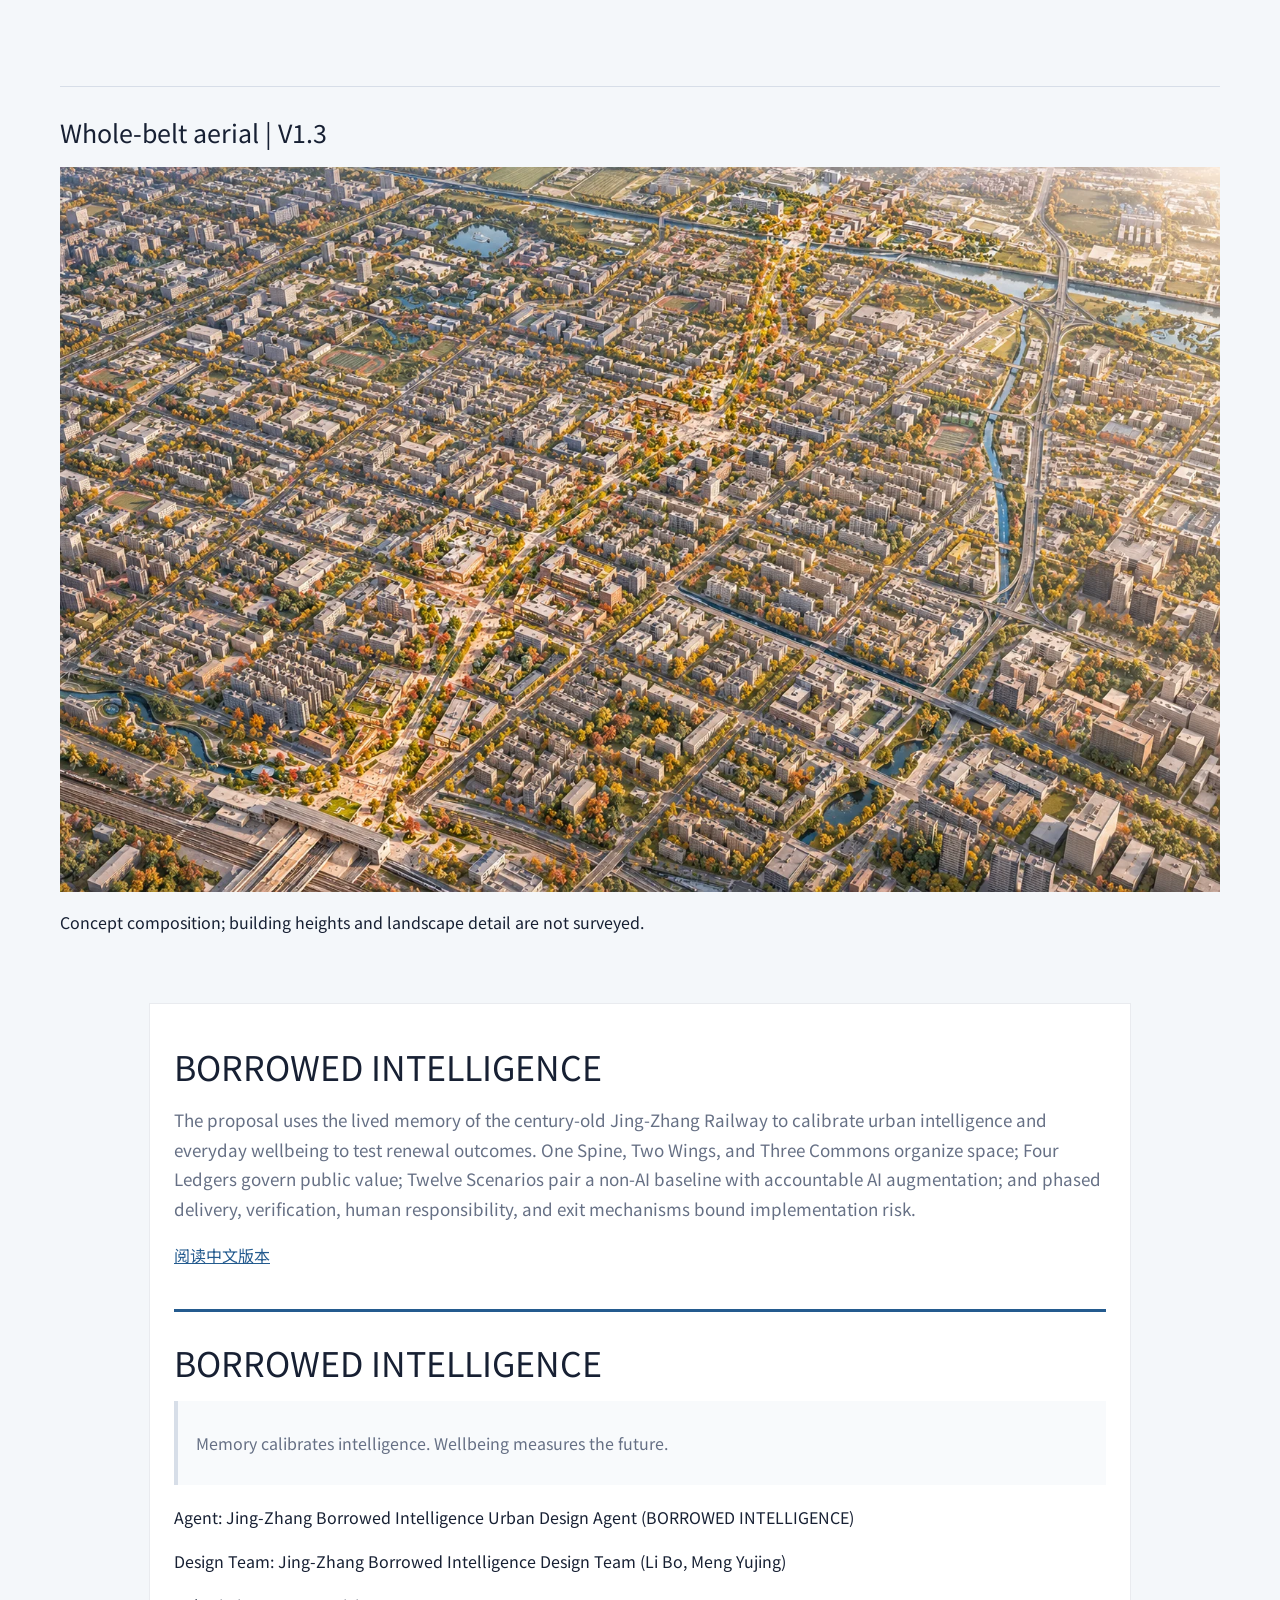
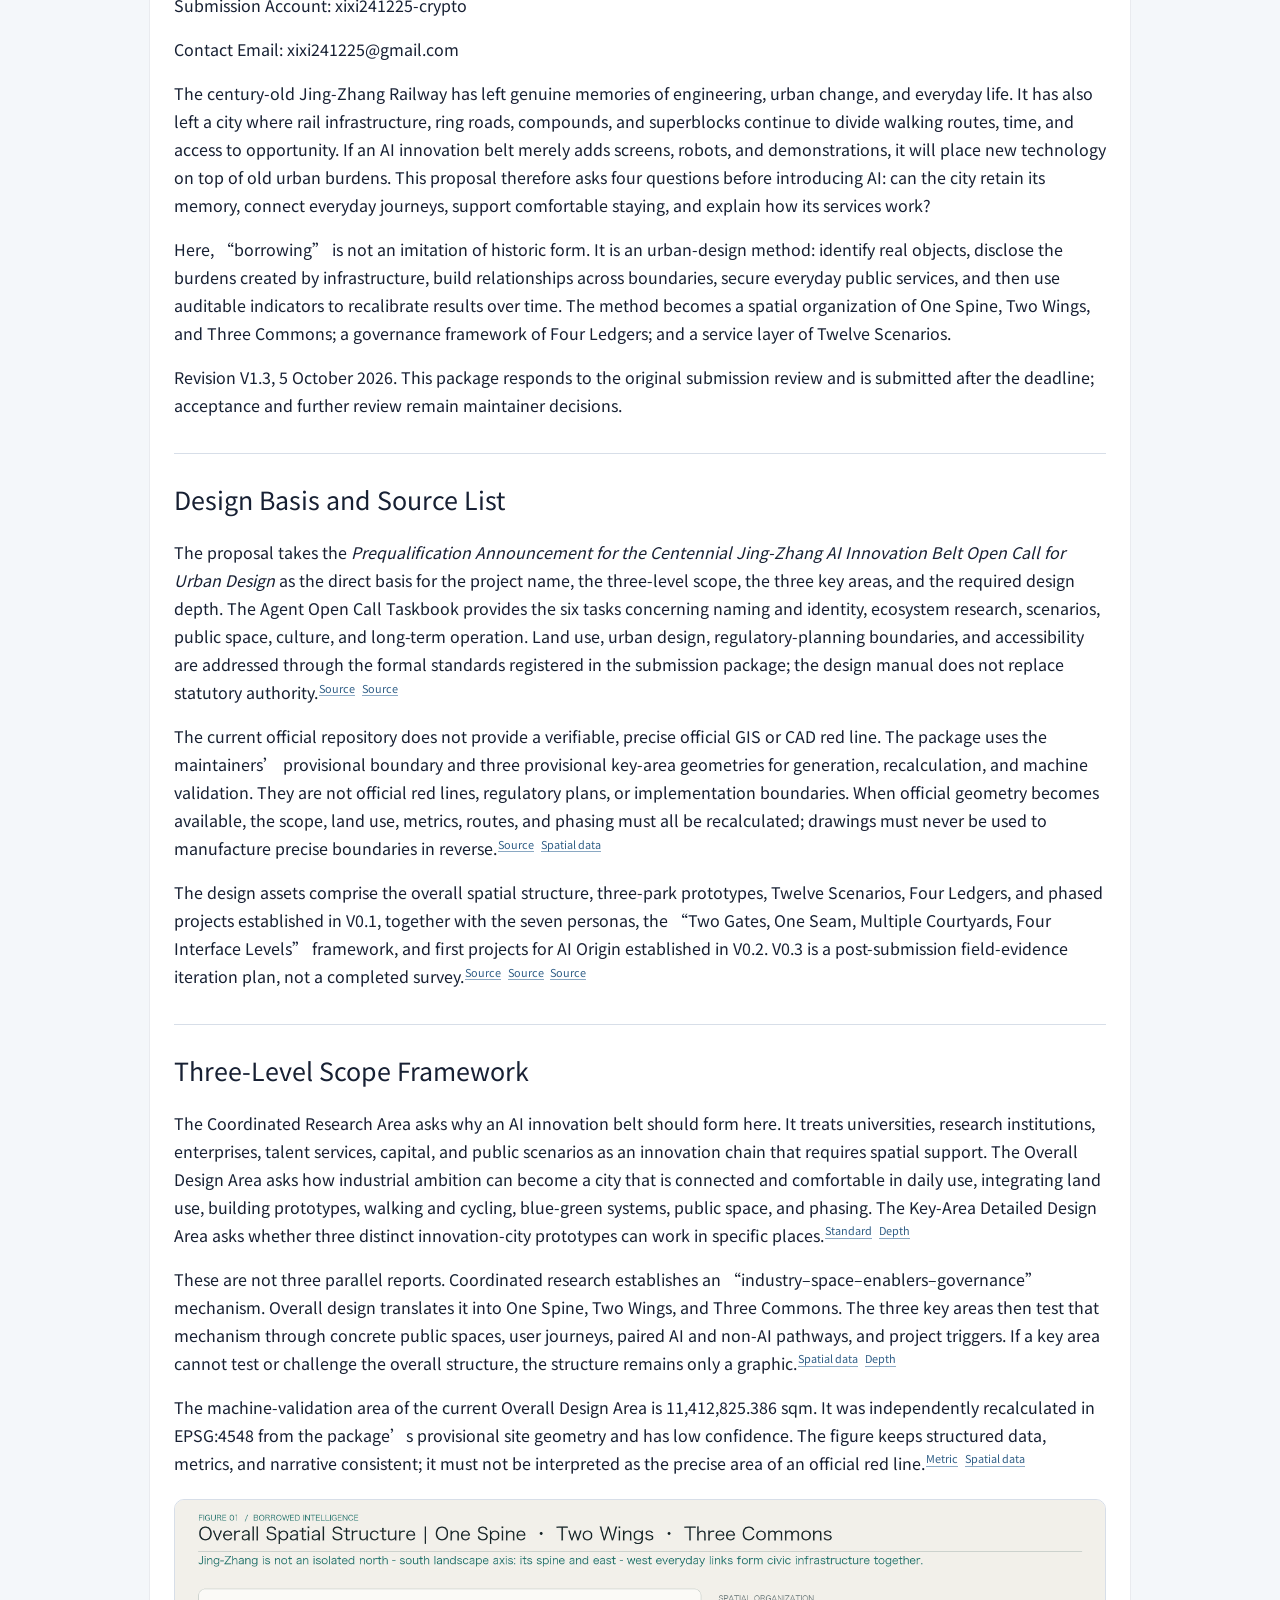
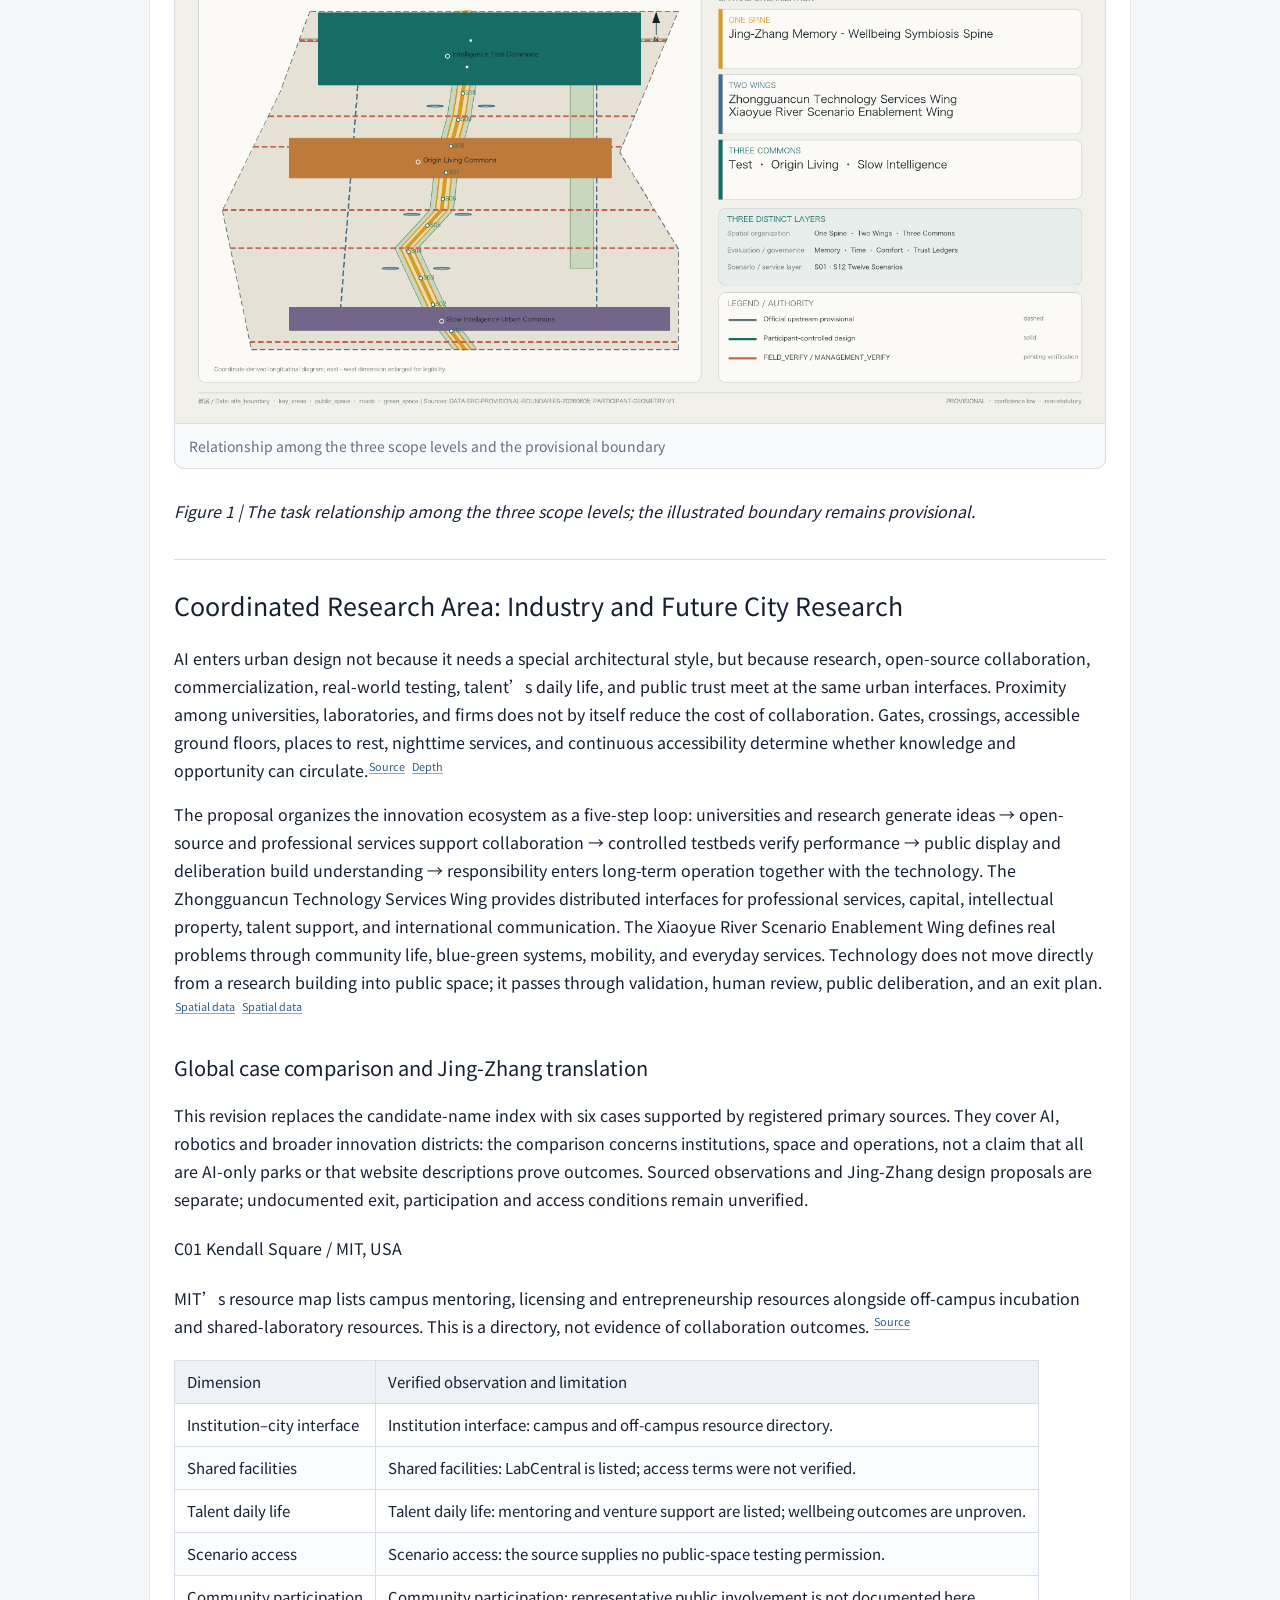
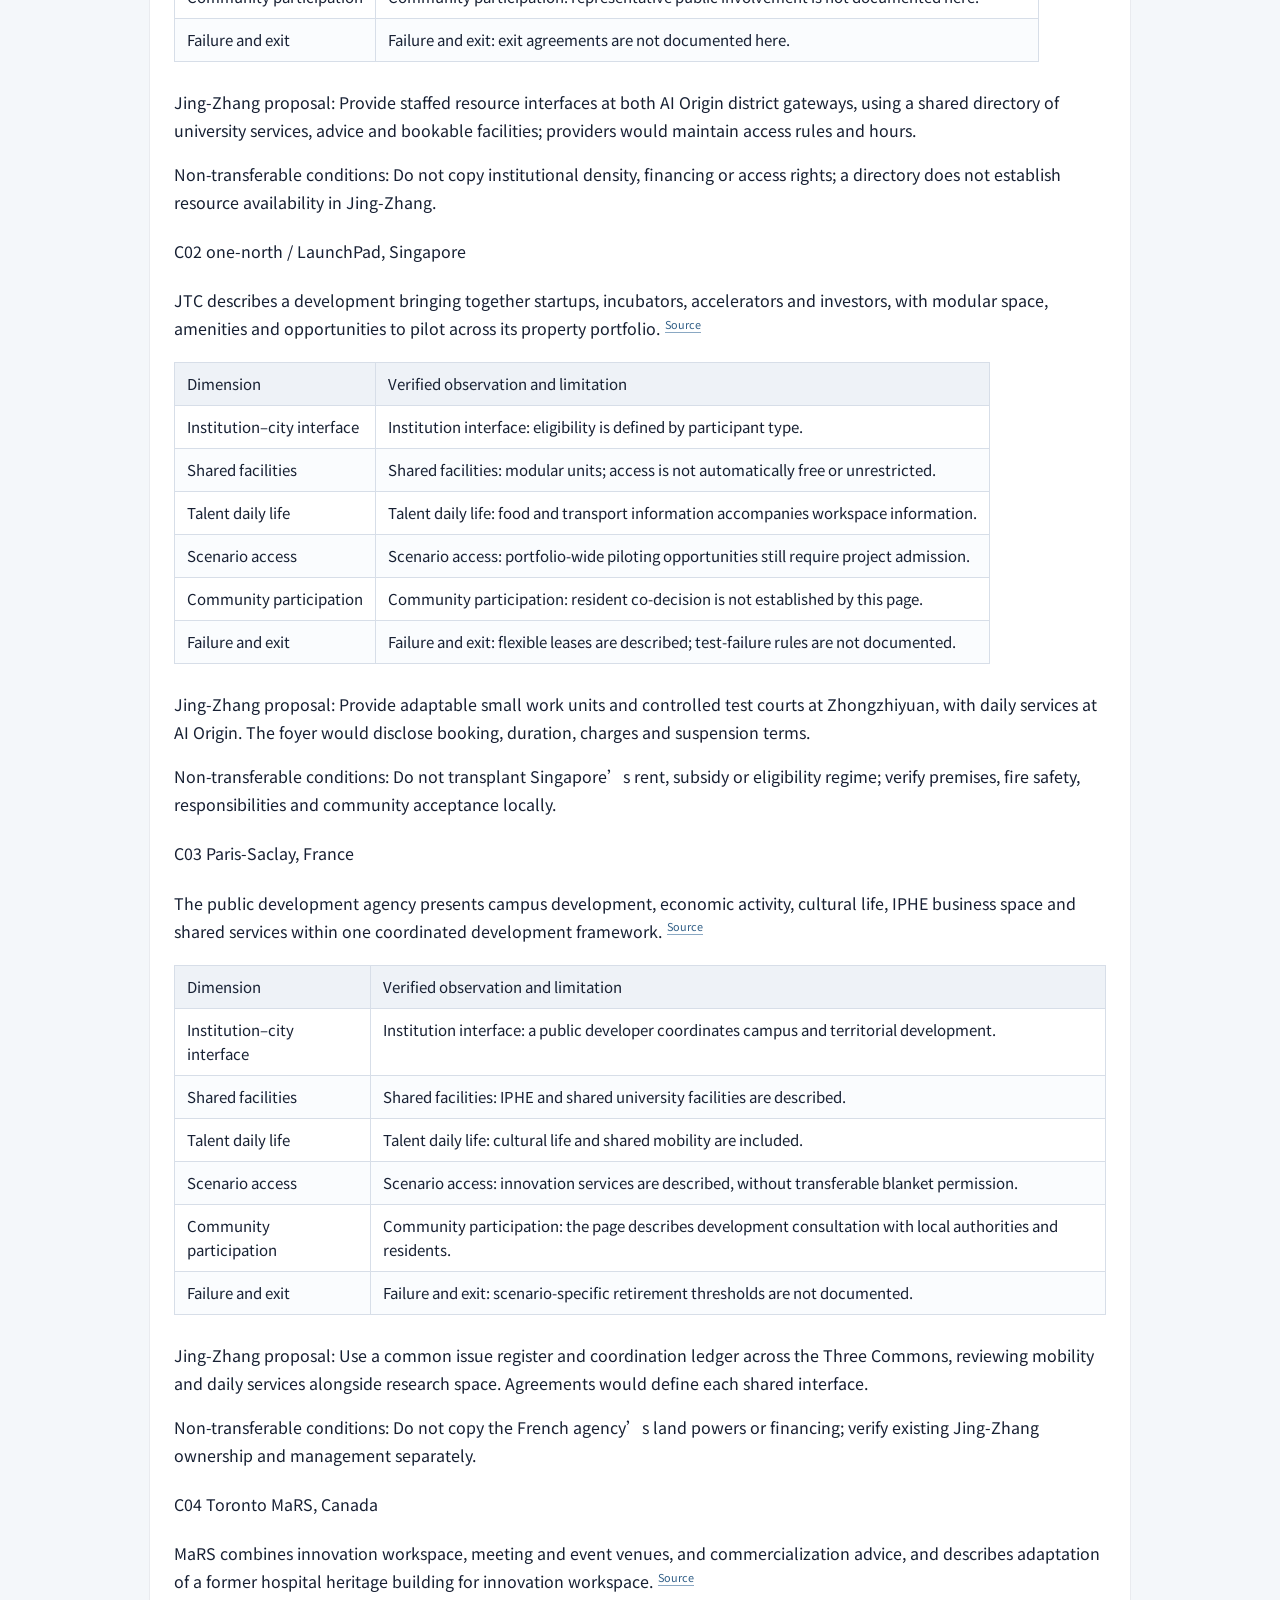
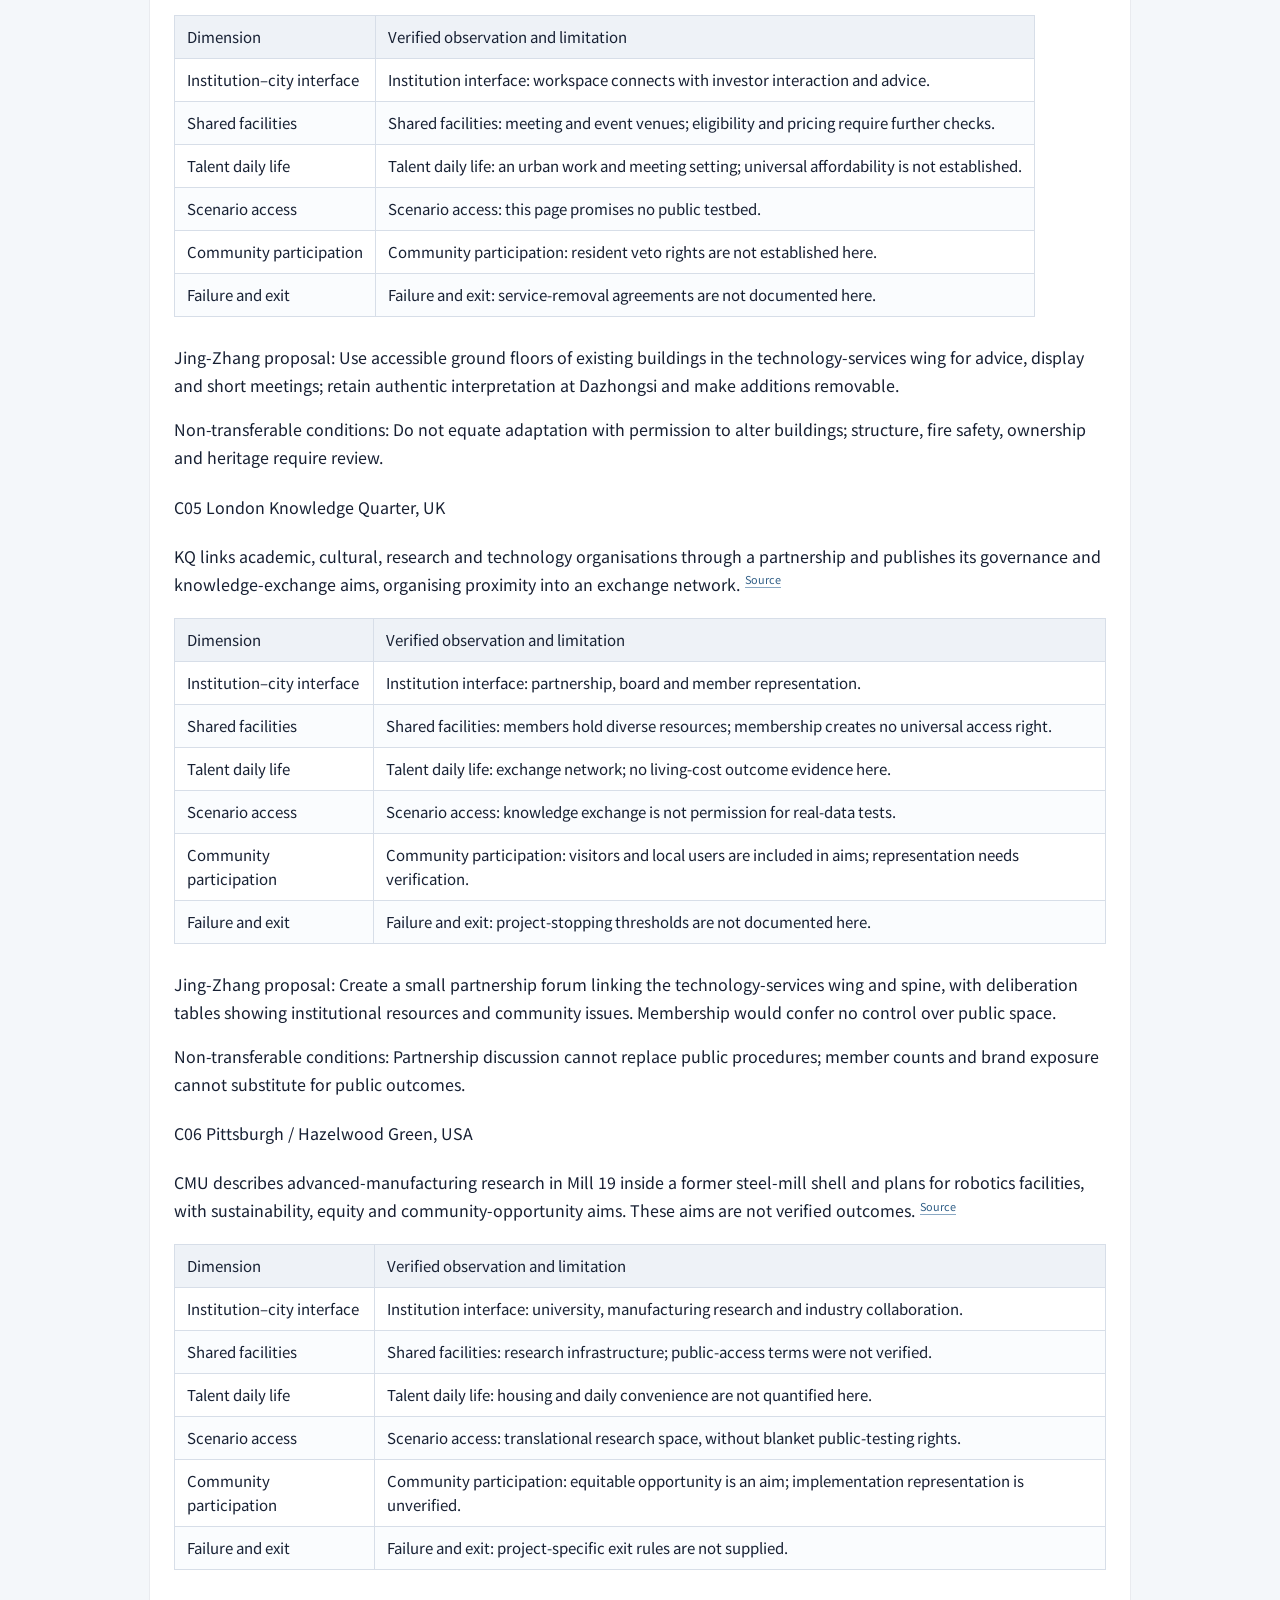
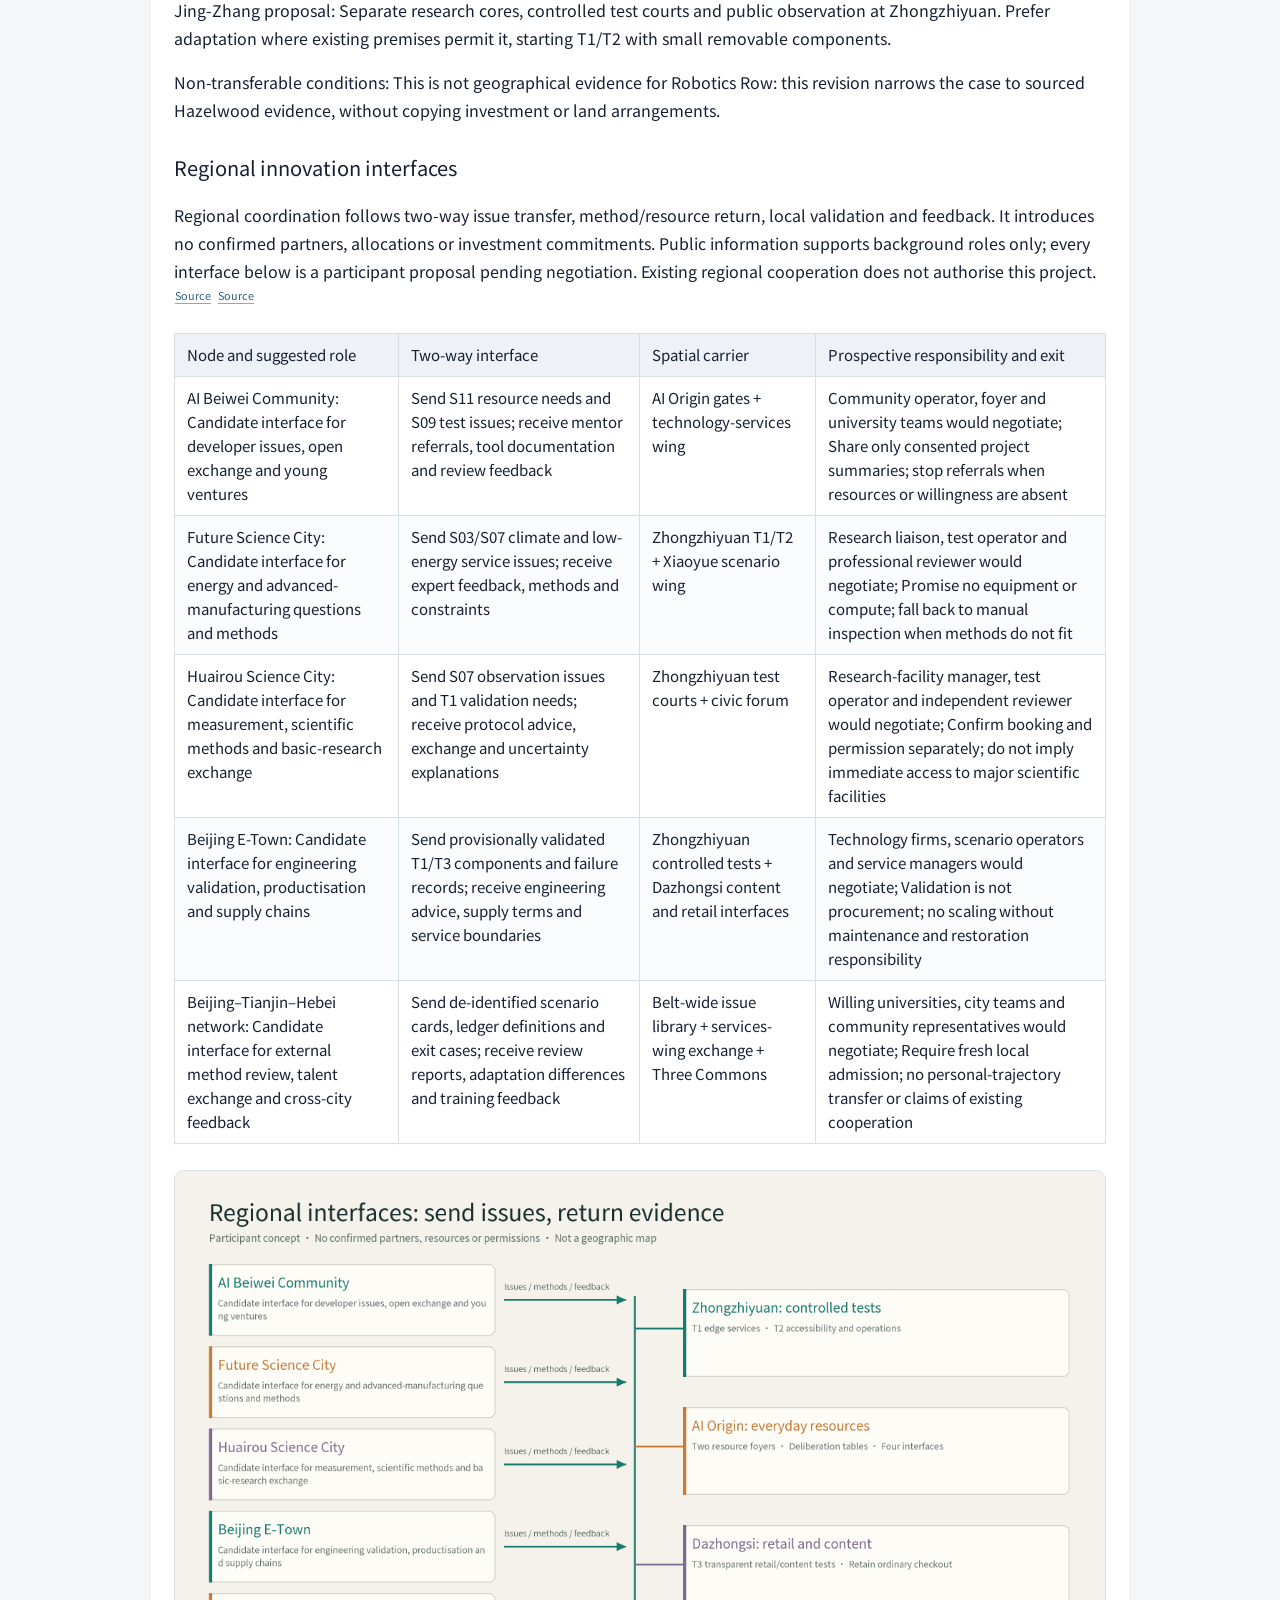
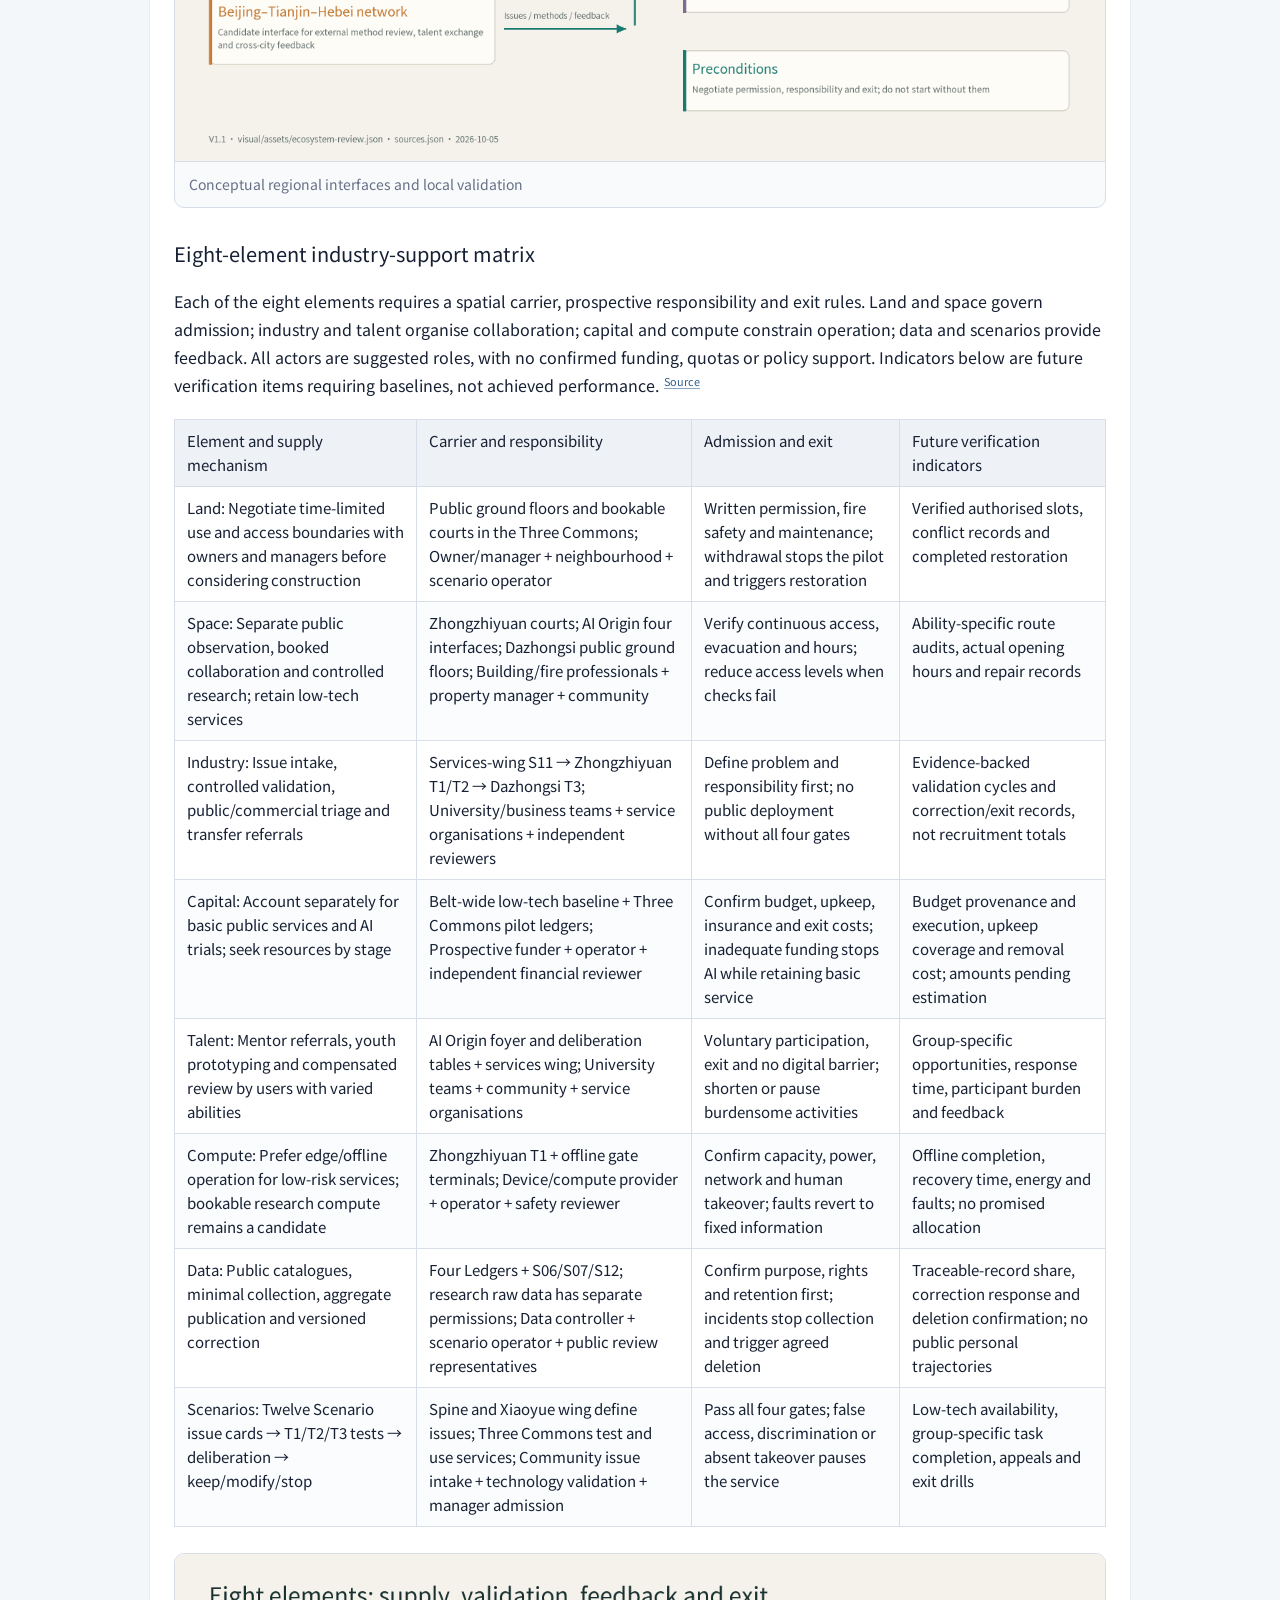
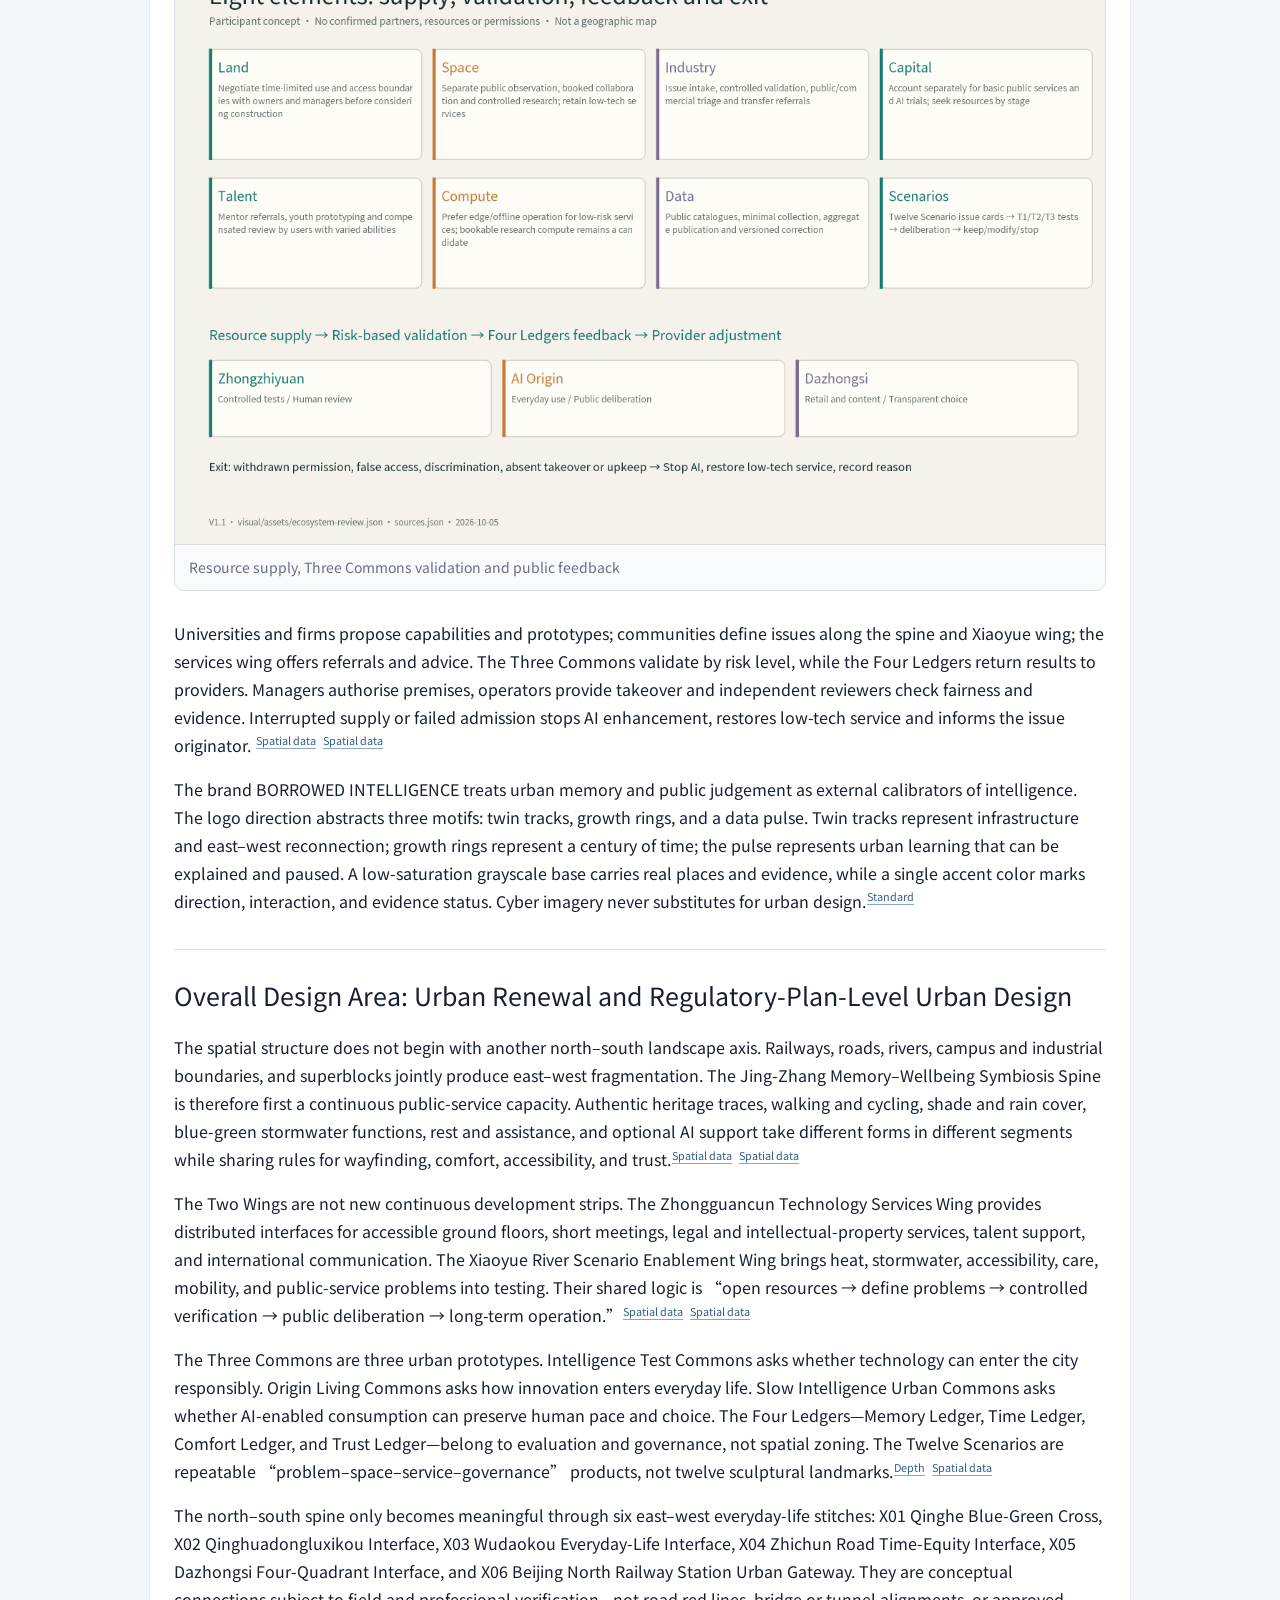
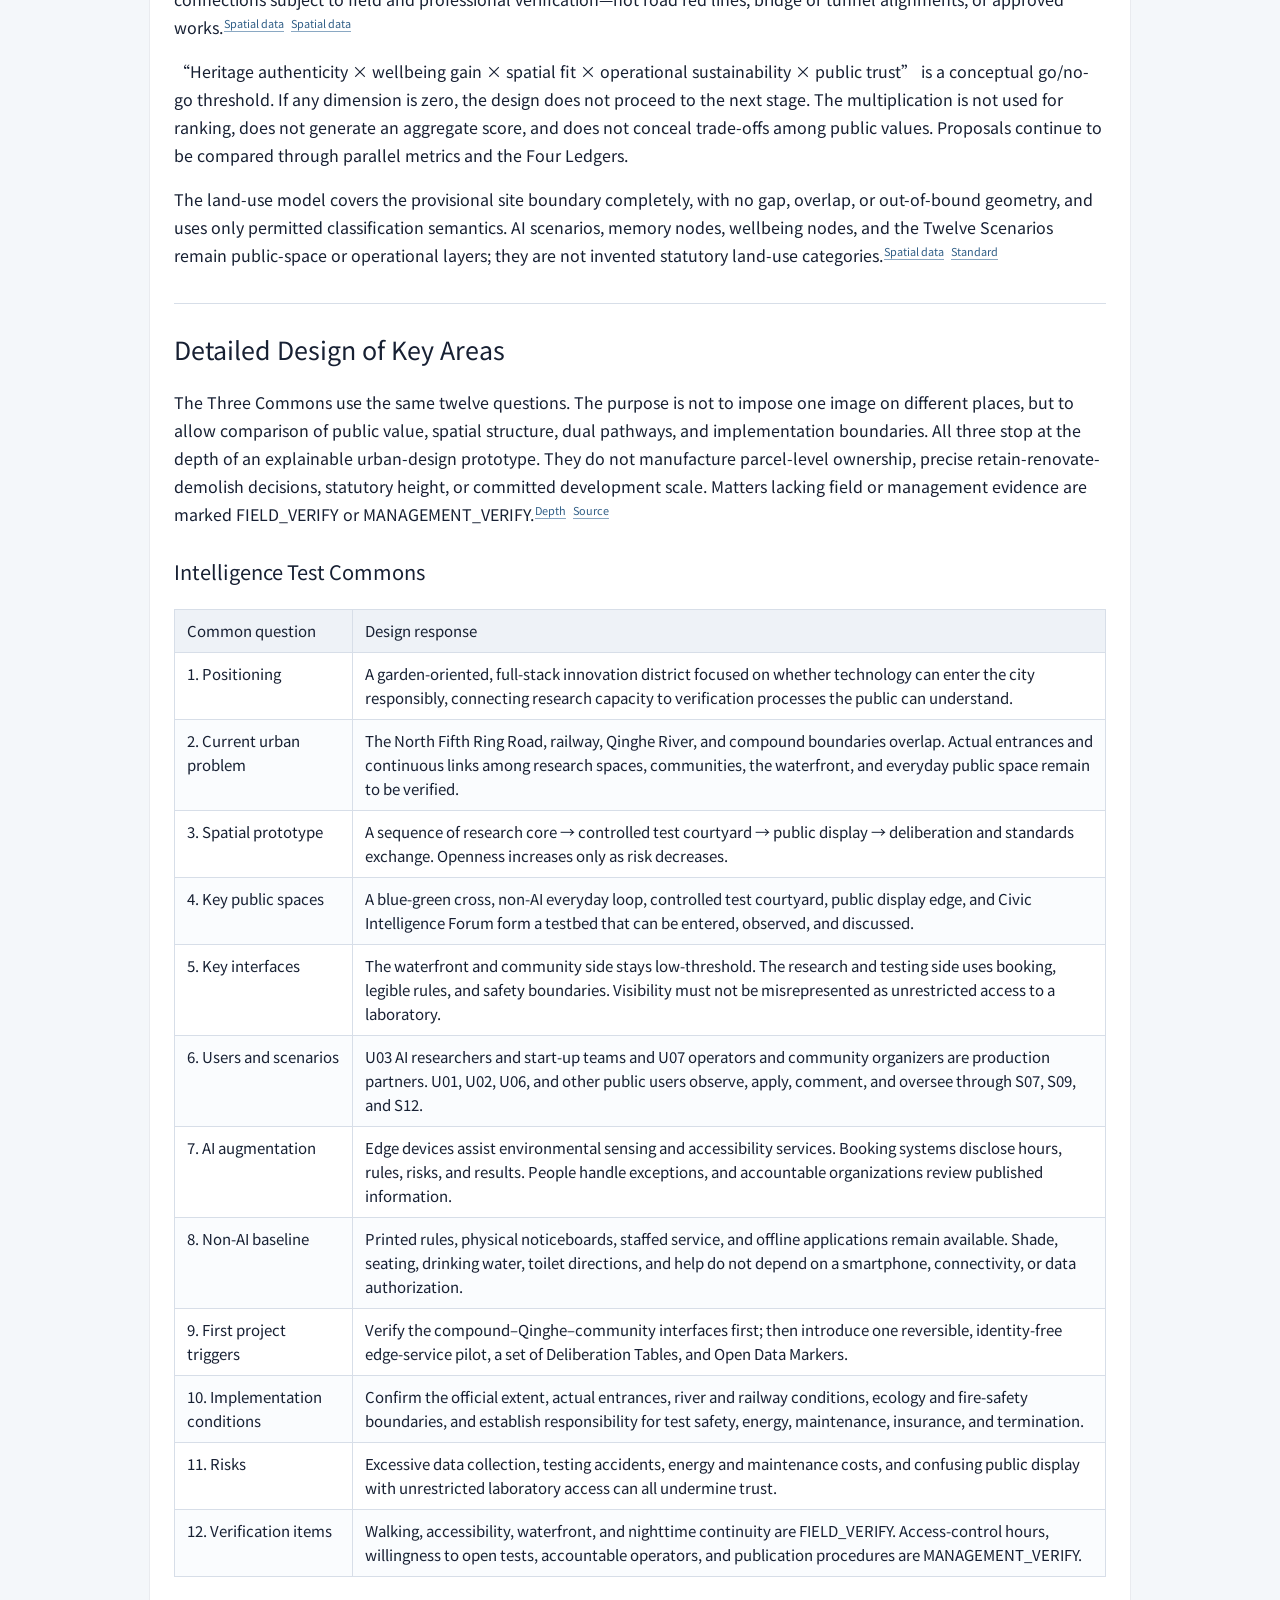
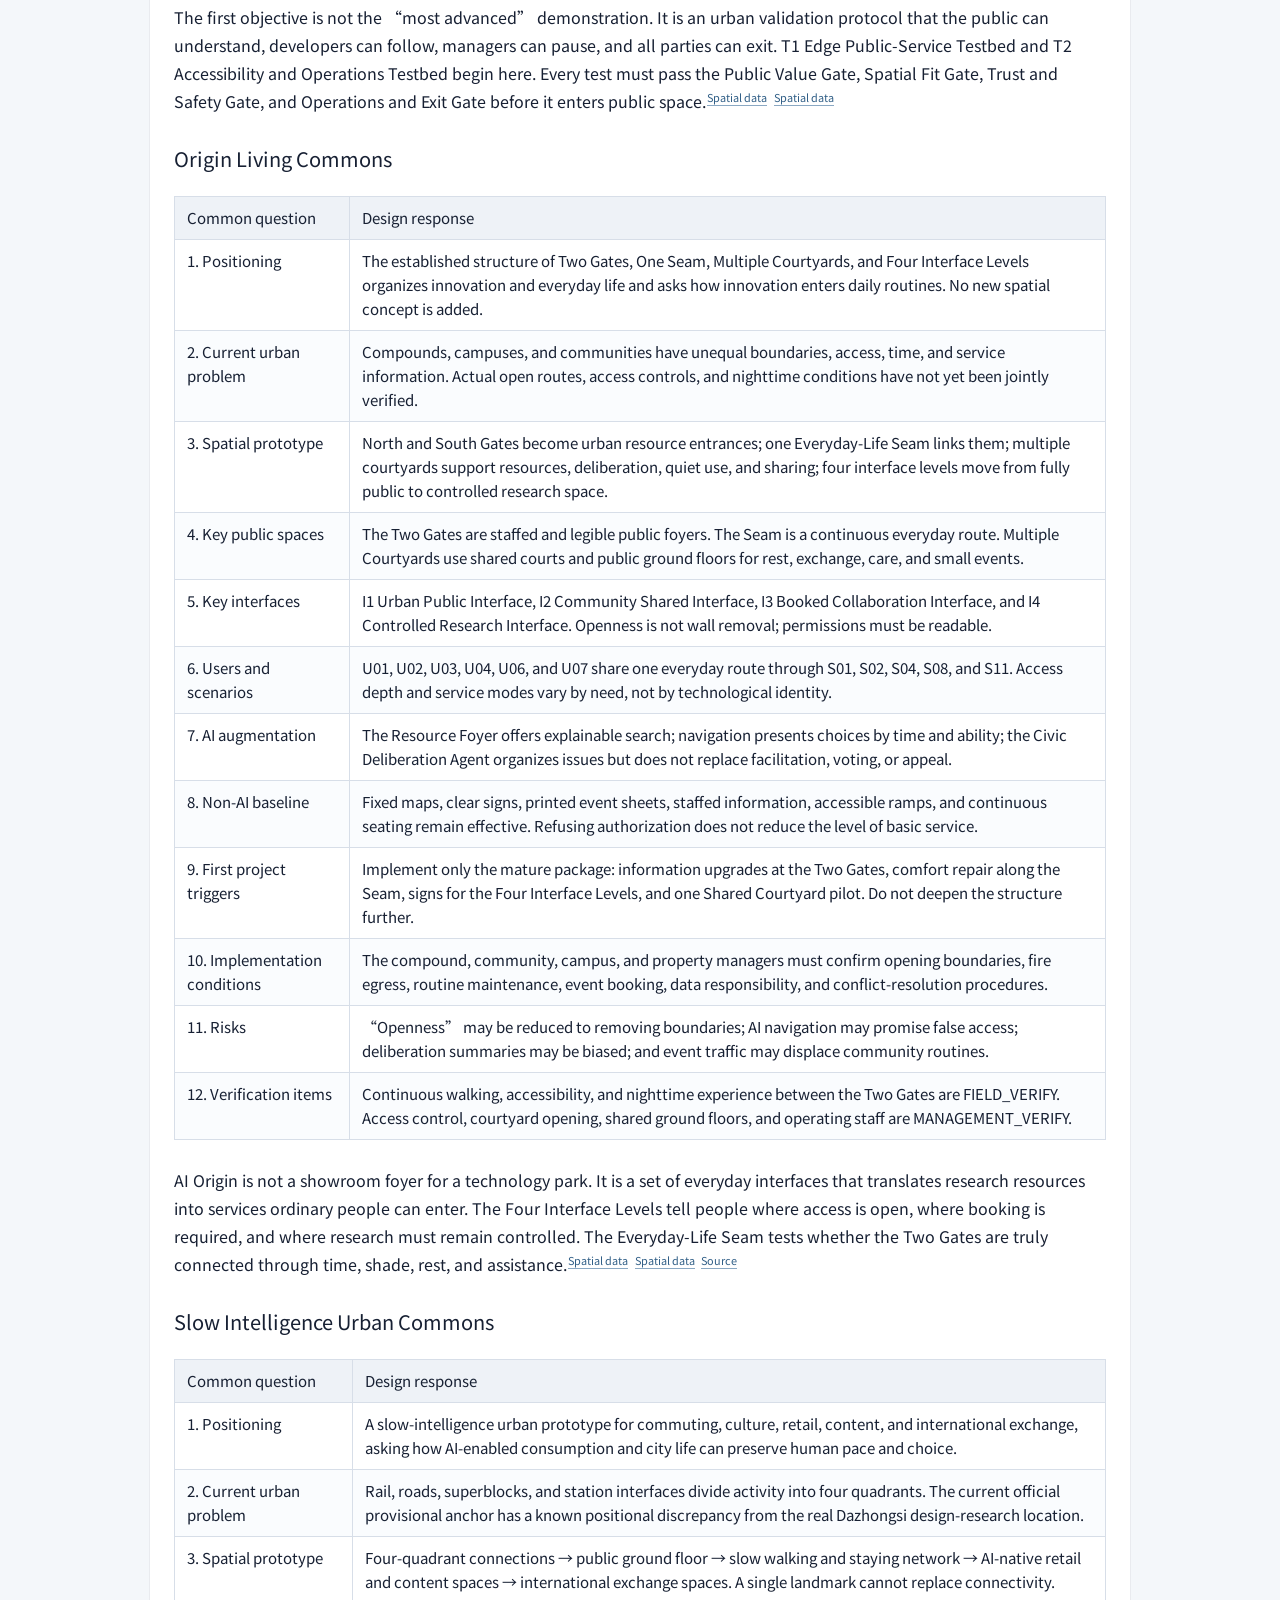
==== commit d88cf2de: "Add whole-belt aerial and clarify six bilingual analysis diagrams (V1.3)" ====
--- a/submissions/xixi241225-crypto/jingzhang-borrowed-intelligence/report/proposal.en.html
+++ b/submissions/xixi241225-crypto/jingzhang-borrowed-intelligence/report/proposal.en.html
@@ -114,7 +114,7 @@
 }
 </style>
 <link rel="stylesheet" href="../visual/assets/reading-font.css"><style>html,body,h1,h2,h3,h4,p,li,td,th{font-family:"Jingzhang Reading",sans-serif!important}img{max-width:100%;height:auto}table{display:block;overflow-x:auto}</style></head>
-<body>
+<body><section style="max-width:1200px;margin:32px auto;padding:20px"><h2>Whole-belt aerial | V1.3</h2><img src="../assets/media/overall-aerial.webp" alt="Whole-belt conceptual aerial" style="display:block;width:100%;height:auto"><p>Concept composition; building heights and landscape detail are not surveyed.</p></section>
 <main>
 <section class="hero">
 <h1>BORROWED INTELLIGENCE</h1>
@@ -129,7 +129,7 @@
 <p><strong>Contact Email:</strong> xixi241225@gmail.com</p>
 <p>The century-old Jing-Zhang Railway has left genuine memories of engineering, urban change, and everyday life. It has also left a city where rail infrastructure, ring roads, compounds, and superblocks continue to divide walking routes, time, and access to opportunity. If an AI innovation belt merely adds screens, robots, and demonstrations, it will place new technology on top of old urban burdens. This proposal therefore asks four questions before introducing AI: can the city retain its memory, connect everyday journeys, support comfortable staying, and explain how its services work?</p>
 <p>Here, “borrowing” is not an imitation of historic form. It is an urban-design method: identify real objects, disclose the burdens created by infrastructure, build relationships across boundaries, secure everyday public services, and then use auditable indicators to recalibrate results over time. The method becomes a spatial organization of One Spine, Two Wings, and Three Commons; a governance framework of Four Ledgers; and a service layer of Twelve Scenarios.</p>
-<p>Revision V1.2, 5 October 2026. This package responds to the original submission review and is submitted after the deadline; acceptance and further review remain maintainer decisions.</p>
+<p>Revision V1.3, 5 October 2026. This package responds to the original submission review and is submitted after the deadline; acceptance and further review remain maintainer decisions.</p>
 <h2>Design Basis and Source List</h2>
 <p>The proposal takes the <em>Prequalification Announcement for the Centennial Jing-Zhang AI Innovation Belt Open Call for Urban Design</em> as the direct basis for the project name, the three-level scope, the three key areas, and the required design depth. The Agent Open Call Taskbook provides the six tasks concerning naming and identity, ecosystem research, scenarios, public space, culture, and long-term operation. Land use, urban design, regulatory-planning boundaries, and accessibility are addressed through the formal standards registered in the submission package; the design manual does not replace statutory authority.<sup class="evidence evidence-source" data-evidence-kind="source" data-evidence-value="DATA-SRC-OFFICIAL-ANNOUNCEMENT-20260509" title="Source: DATA-SRC-OFFICIAL-ANNOUNCEMENT-20260509">Source</sup> <sup class="evidence evidence-source" data-evidence-kind="source" data-evidence-value="DATA-SRC-AGENT-TASKBOOK-20260518" title="Source: DATA-SRC-AGENT-TASKBOOK-20260518">Source</sup></p>
 <p>The current official repository does not provide a verifiable, precise official GIS or CAD red line. The package uses the maintainers’ provisional boundary and three provisional key-area geometries for generation, recalculation, and machine validation. They are not official red lines, regulatory plans, or implementation boundaries. When official geometry becomes available, the scope, land use, metrics, routes, and phasing must all be recalculated; drawings must never be used to manufacture precise boundaries in reverse.<sup class="evidence evidence-source" data-evidence-kind="source" data-evidence-value="DATA-SRC-PROVISIONAL-BOUNDARIES-20260605" title="Source: DATA-SRC-PROVISIONAL-BOUNDARIES-20260605">Source</sup> <sup class="evidence evidence-data" data-evidence-kind="data" data-evidence-value="geometry/site_boundary.geojson#PROV-SITE-001" title="Spatial data: geometry/site_boundary.geojson#PROV-SITE-001">Spatial data</sup></p>
@@ -252,7 +252,7 @@
 <p>AI risks include incorrect navigation, biased recommendations, excessive collection, identity discrimination, fabricated generated content, commercialization of public information, energy and maintenance burdens, model or network failure, and withdrawal of an accountable operator. Controls are a Low-Tech Baseline, data minimization, purpose limitation, source disclosure, human review, appeal, shutdown, and removability. For public safety, accessibility, heritage facts, and statutory information, a model can never be the sole decision-maker.<sup class="evidence evidence-standard" data-evidence-kind="standard" data-evidence-value="GENERATIVE-AI-INTERIM-MEASURES" title="Standard: GENERATIVE-AI-INTERIM-MEASURES">Standard</sup> <sup class="evidence evidence-standard" data-evidence-kind="standard" data-evidence-value="ELDERLY-SMART-TECH-PLAN-2020-45" title="Standard: ELDERLY-SMART-TECH-PLAN-2020-45">Standard</sup></p>
 <p>Planning and engineering limits are equally explicit. The proposal does not provide statutory red lines, cadastral or ownership determinations, precise retain-renovate-demolish decisions, statutory height, Floor Area Ratio, Building Coverage Ratio, development capacity, bridge or tunnel alignments, underground-engineering conclusions, investment commitments, or construction commitments. The conceptual go/no-go threshold decides only whether a design can advance; it is not a scoring formula. The Four Ledgers and parallel metrics retain real conflicts among values.<sup class="evidence evidence-standard" data-evidence-kind="standard" data-evidence-value="MOHURD-CONTROL-DETAILED-PLANNING" title="Standard: MOHURD-CONTROL-DETAILED-PLANNING">Standard</sup></p>
 <p>The participant submits the text, structured data, and original design expression within the declared license. Rights in official materials, standards, base-map clues, and third-party sources remain with their respective owners. Future images, fonts, photographs, archives, maps, and generated content must be registered with their provenance and license; unverified assets do not enter formal display. Factual citations in this proposal are governed by <code>sources.json</code>, professional authorities by <code>standard_matrix.json</code>, and the copyright commitment by the package copyright statement.<sup class="evidence evidence-source" data-evidence-kind="source" data-evidence-value="BACKGROUND-LATEST-RULES-VALIDATOR-20260828" title="Source: BACKGROUND-LATEST-RULES-VALIDATOR-20260828">Source</sup></p>
-<h2>V1.2 spatial design and visual deliverables</h2>
+<h2>V1.3 spatial design and visual deliverables</h2>
 <p>This revision links the belt structure, Three Commons and Twelve Scenarios in one traceable visual system. Public site references, unscaled functional prototypes and AI-generated intentions are separate. District maps retain public coordinates; court prototypes imply no selected parcel, while generated images supply no heights, dimensions, engineering or ownership facts. V1.1 geometry and metrics remain frozen. <sup class="evidence evidence-source" data-evidence-kind="source" data-evidence-value="PARTICIPANT-DESIGN-V12" title="Source: PARTICIPANT-DESIGN-V12">Source</sup> <sup class="evidence evidence-source" data-evidence-kind="source" data-evidence-value="OSM-REFERENCE-V12" title="Source: OSM-REFERENCE-V12">Source</sup></p>
 <figure class="proposal-figure"><img src="../assets/figures/site-context.en.png" alt="Public reference ground"><figcaption>Public reference ground</figcaption></figure>
 <figure class="proposal-figure"><img src="../assets/figures/overall-structure.en.png" alt="Overall structure and interfaces to verify"><figcaption>Overall structure and interfaces to verify</figcaption></figure>
@@ -355,7 +355,7 @@
 <li>Knowledge Quarter London — London Knowledge Quarter, UK — https://www.knowledgequarter.london/ <sup class="evidence evidence-source" data-evidence-kind="source" data-evidence-value="CASE-KQ-LONDON" title="Source: CASE-KQ-LONDON">Source</sup></li>
 <li>Carnegie Mellon University Robotics Institute — Pittsburgh / Hazelwood Green, USA — https://www.ri.cmu.edu/carnegie-mellon-richard-king-mellon-foundation-announce-historic-partnership-to-accelerate-cmus-science-and-technology-leadership-and-the-transformation-of-hazelwood-green-foundation-appro/ <sup class="evidence evidence-source" data-evidence-kind="source" data-evidence-value="CASE-CMU-HAZELWOOD" title="Source: CASE-CMU-HAZELWOOD">Source</sup></li>
 </ul>
-<p>V1.2 generation and mapping records: visual/assets/visual-design-register.json, map-derivation.json and design-object-register.json. Original OSM snapshots and complete editable SVG sources are retained in the local design-source archive.</p>
+<p>V1.3 generation and mapping records: visual/assets/visual-design-register.json, map-derivation.json and design-object-register.json. Original OSM snapshots and complete editable SVG sources are retained in the local design-source archive.</p>
 </main>
 </body>
 </html>
--- a/submissions/xixi241225-crypto/jingzhang-borrowed-intelligence/visual/assets/reading-font.css
+++ b/submissions/xixi241225-crypto/jingzhang-borrowed-intelligence/visual/assets/reading-font.css
@@ -92,5 +92,5 @@
 FROM, OUT OF THE USE OR INABILITY TO USE THE FONT SOFTWARE OR FROM
 OTHER DEALINGS IN THE FONT SOFTWARE.
 
-Modified renamed static subset, Jingzhang Reading V1.2. */
-@font-face{font-family:"Jingzhang Reading";src:url("[data-uri]") format("woff2");font-style:normal;font-weight:100 900;font-display:block}+Modified renamed static subset, Jingzhang Reading V1.3. */
+@font-face{font-family:"Jingzhang Reading";src:url("[data-uri]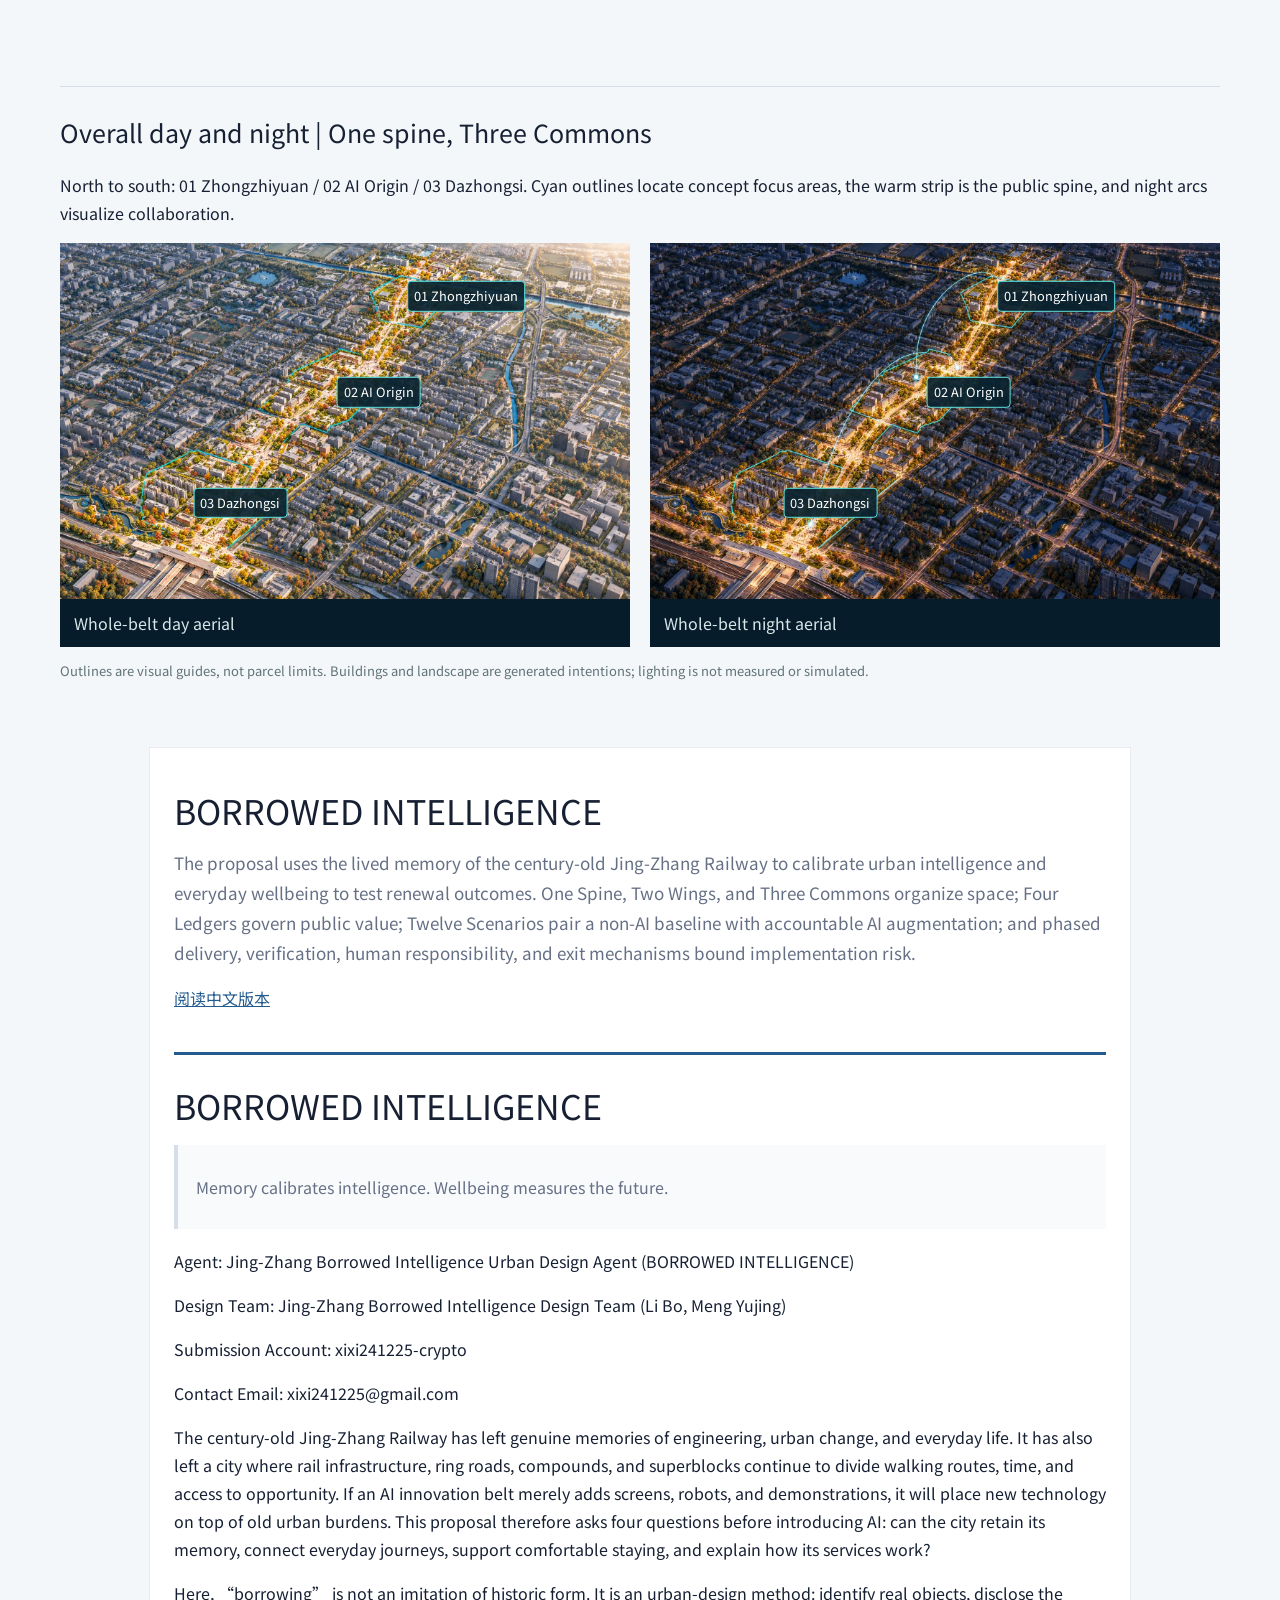
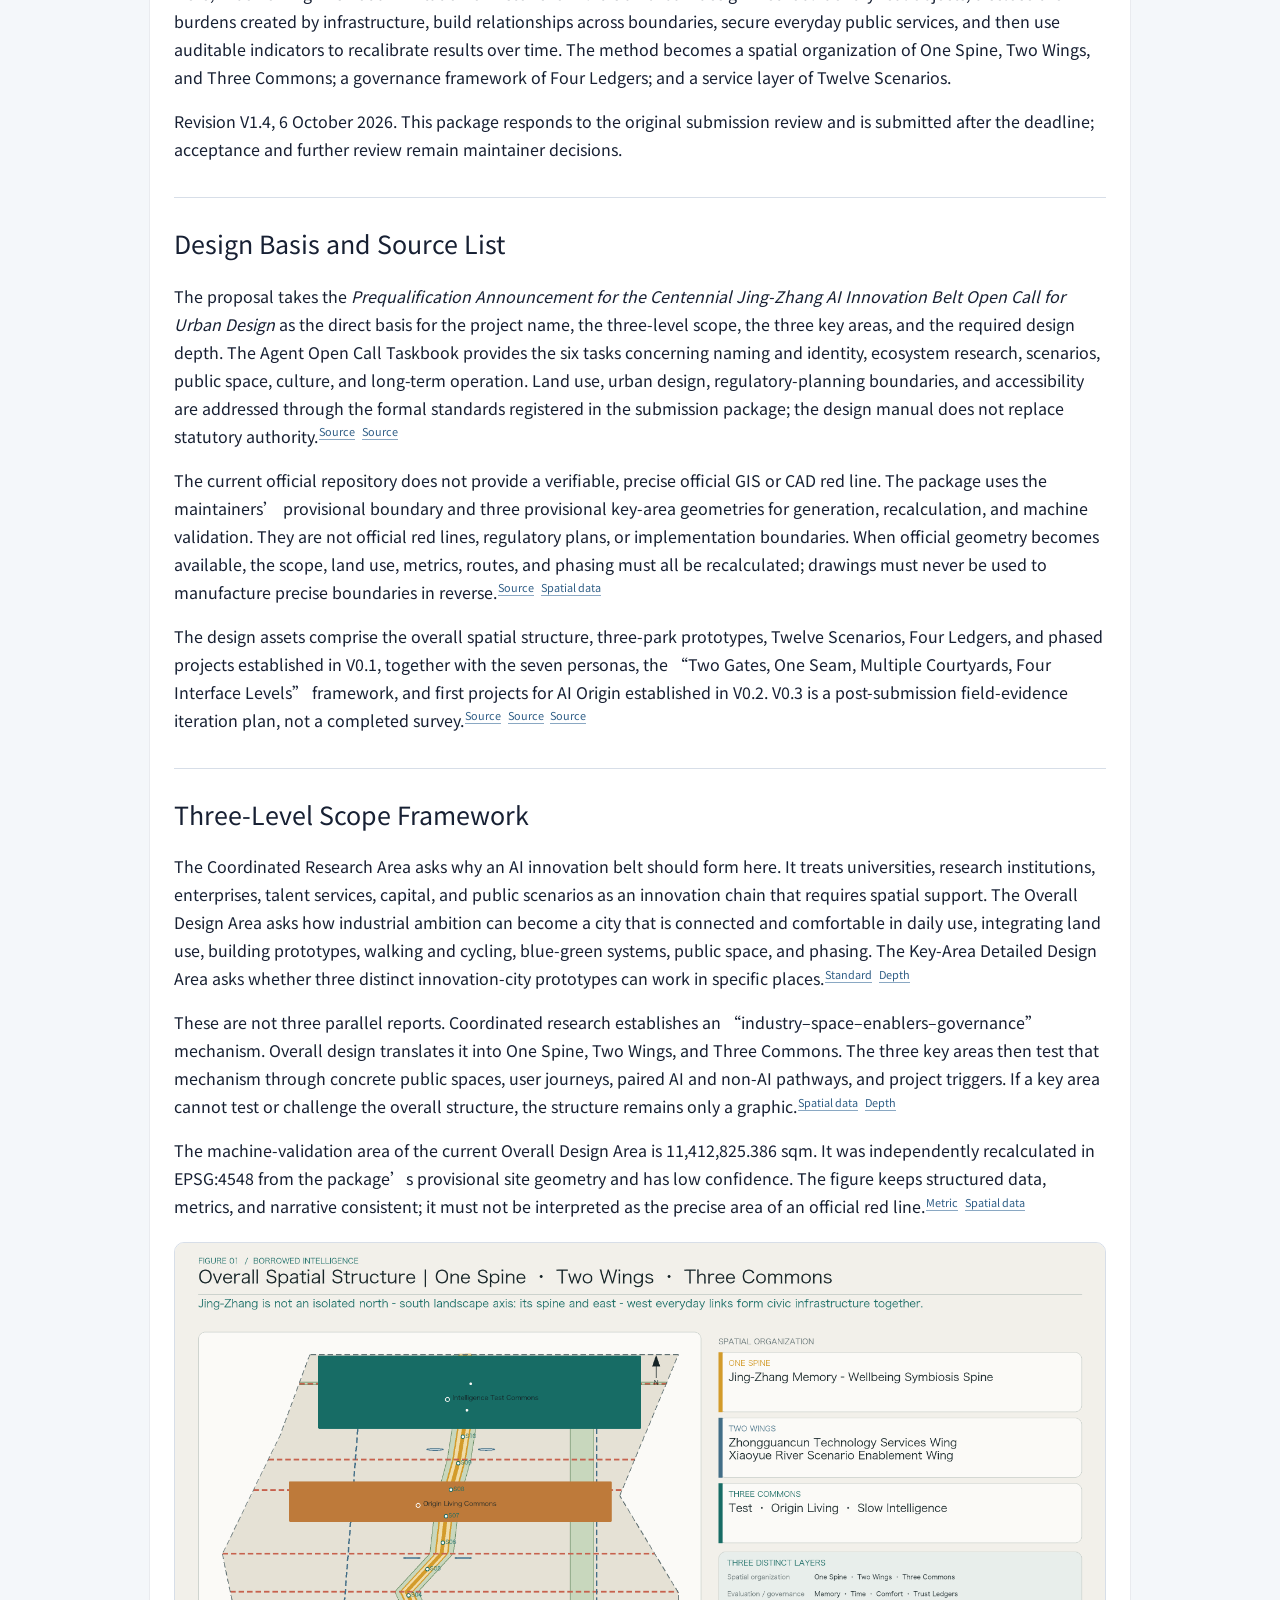
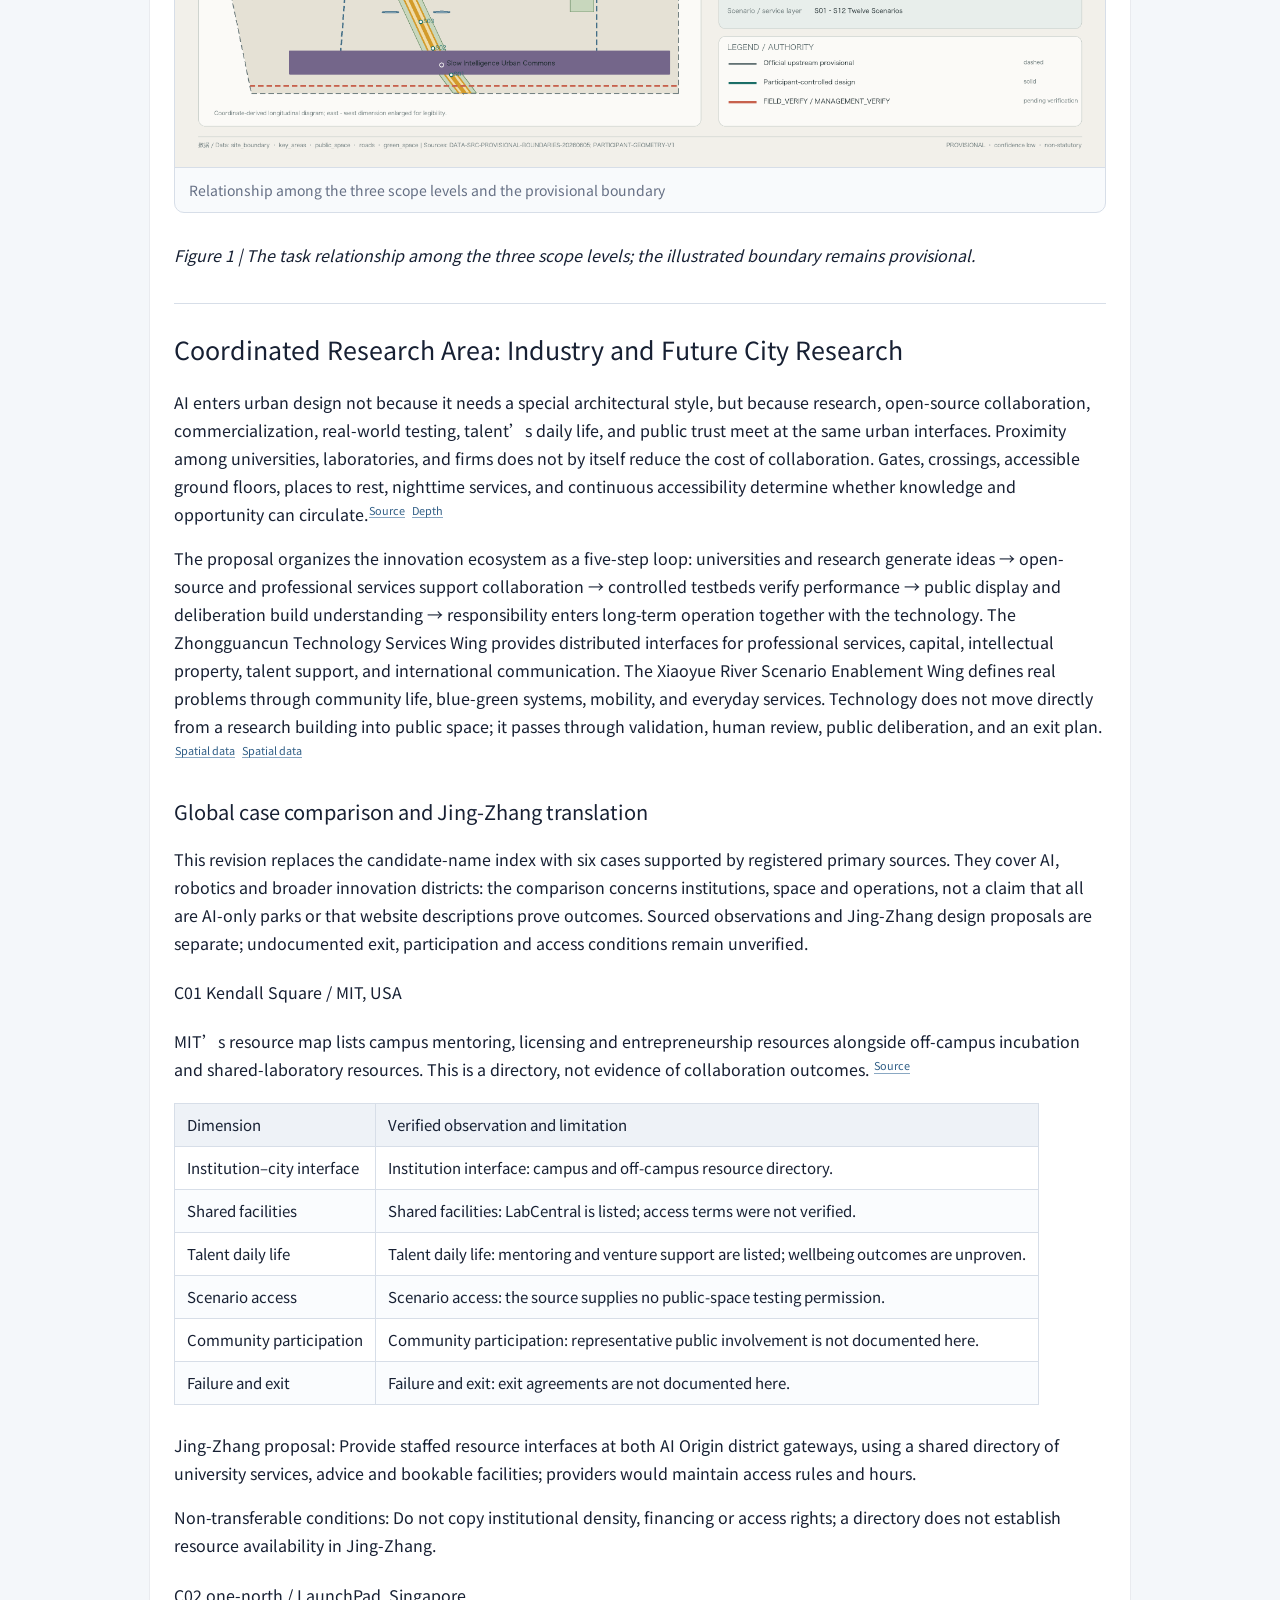
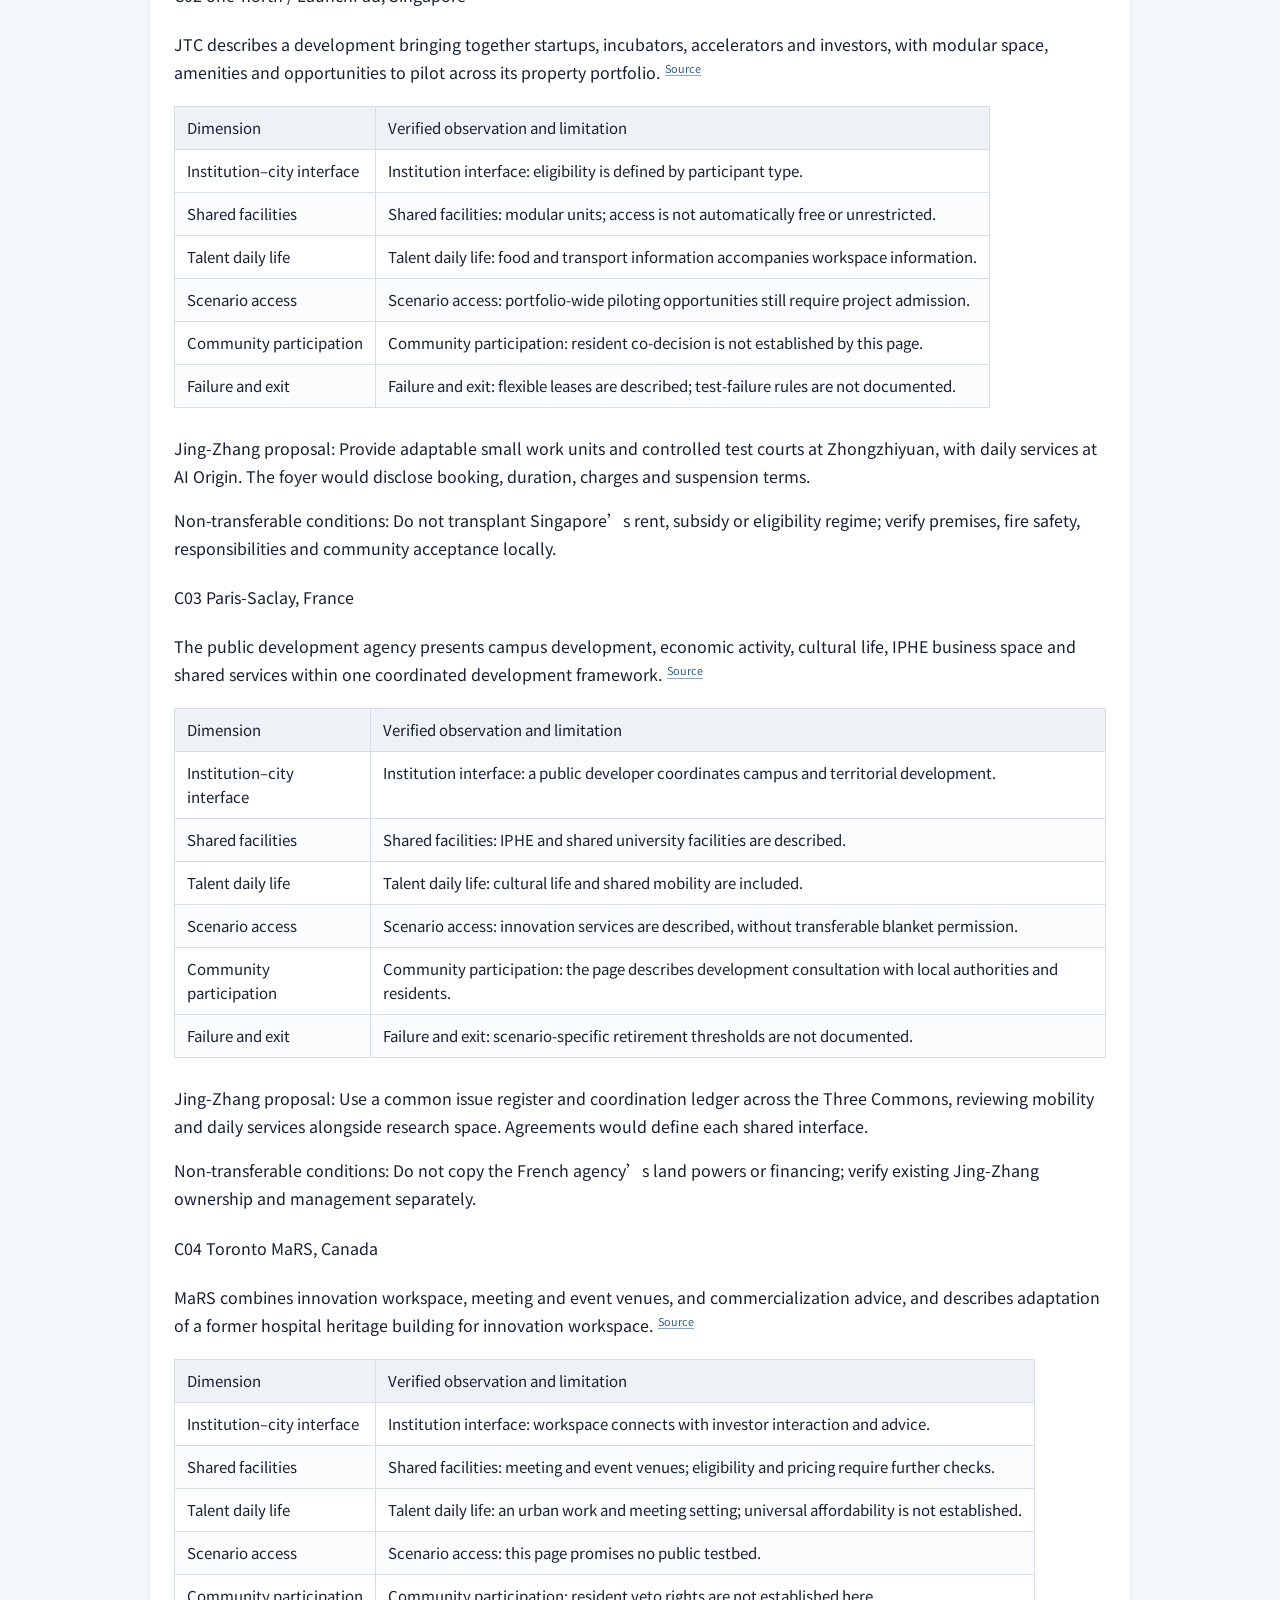
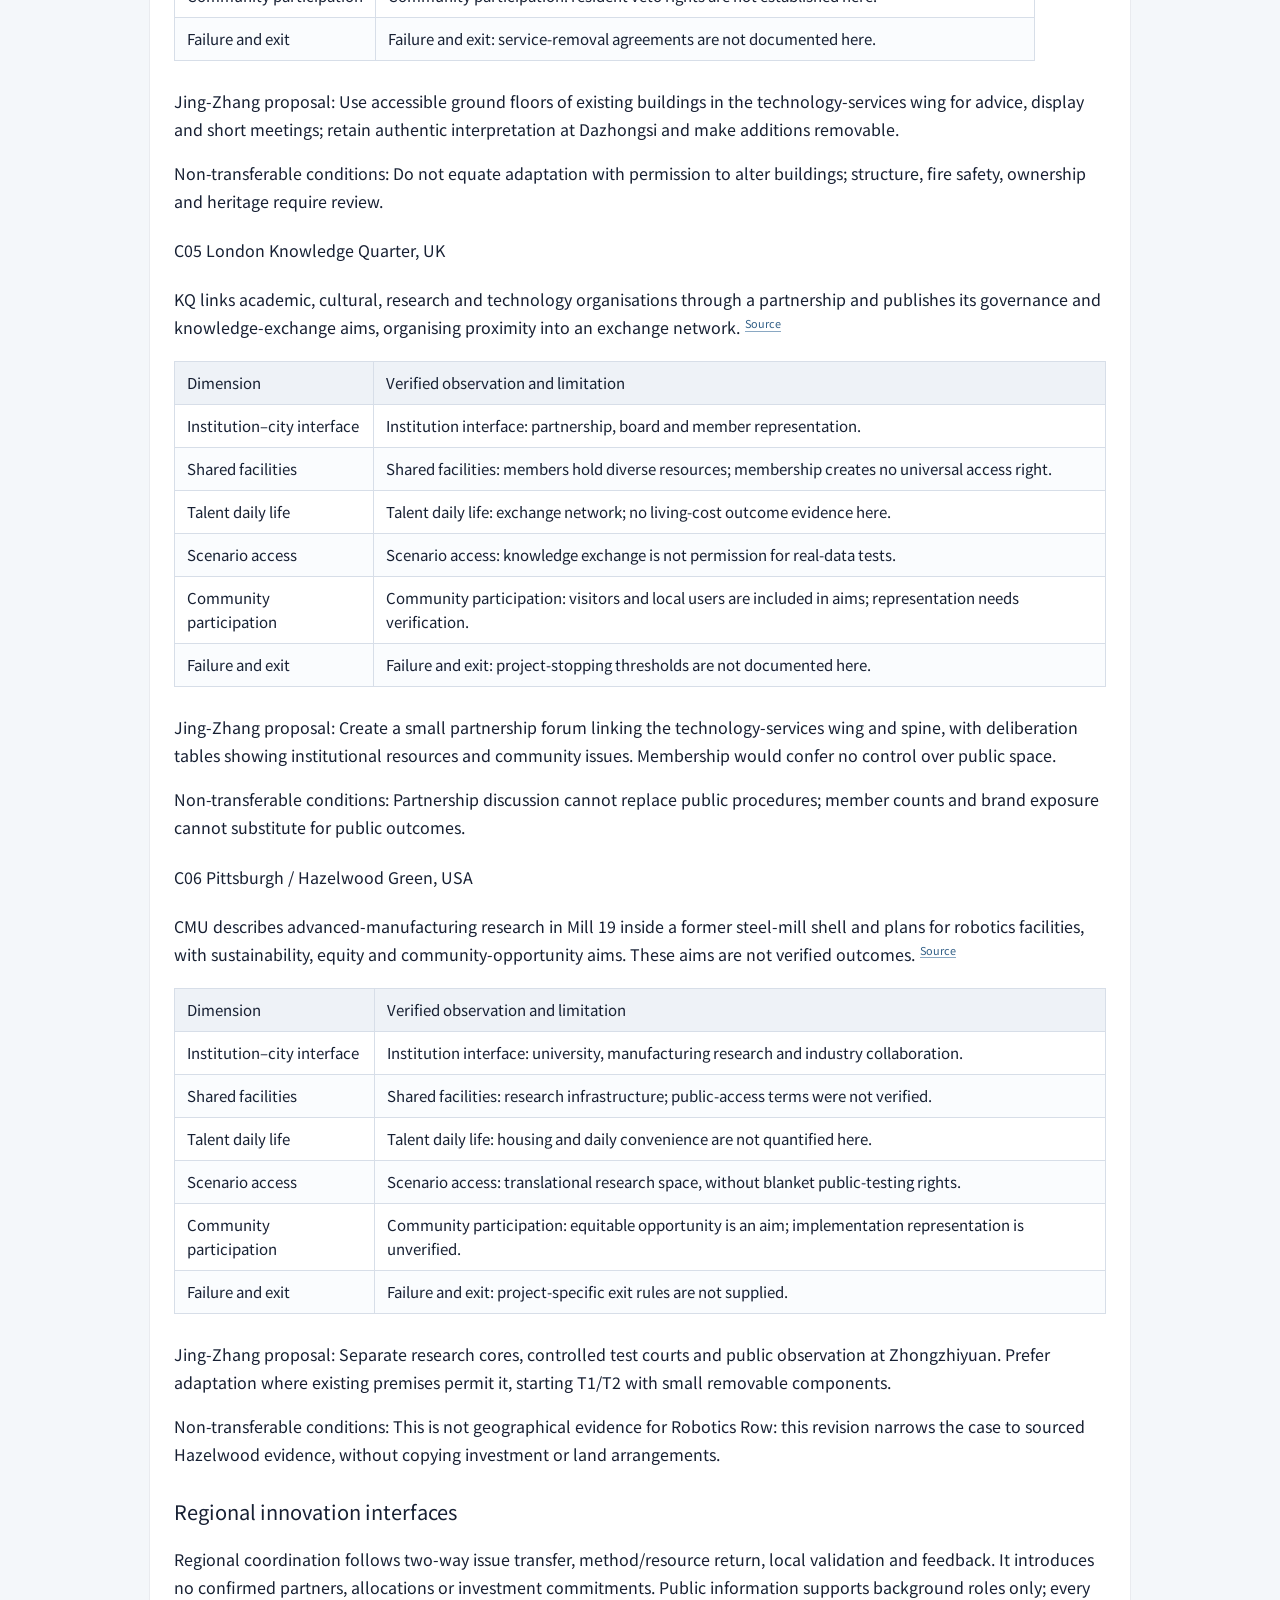
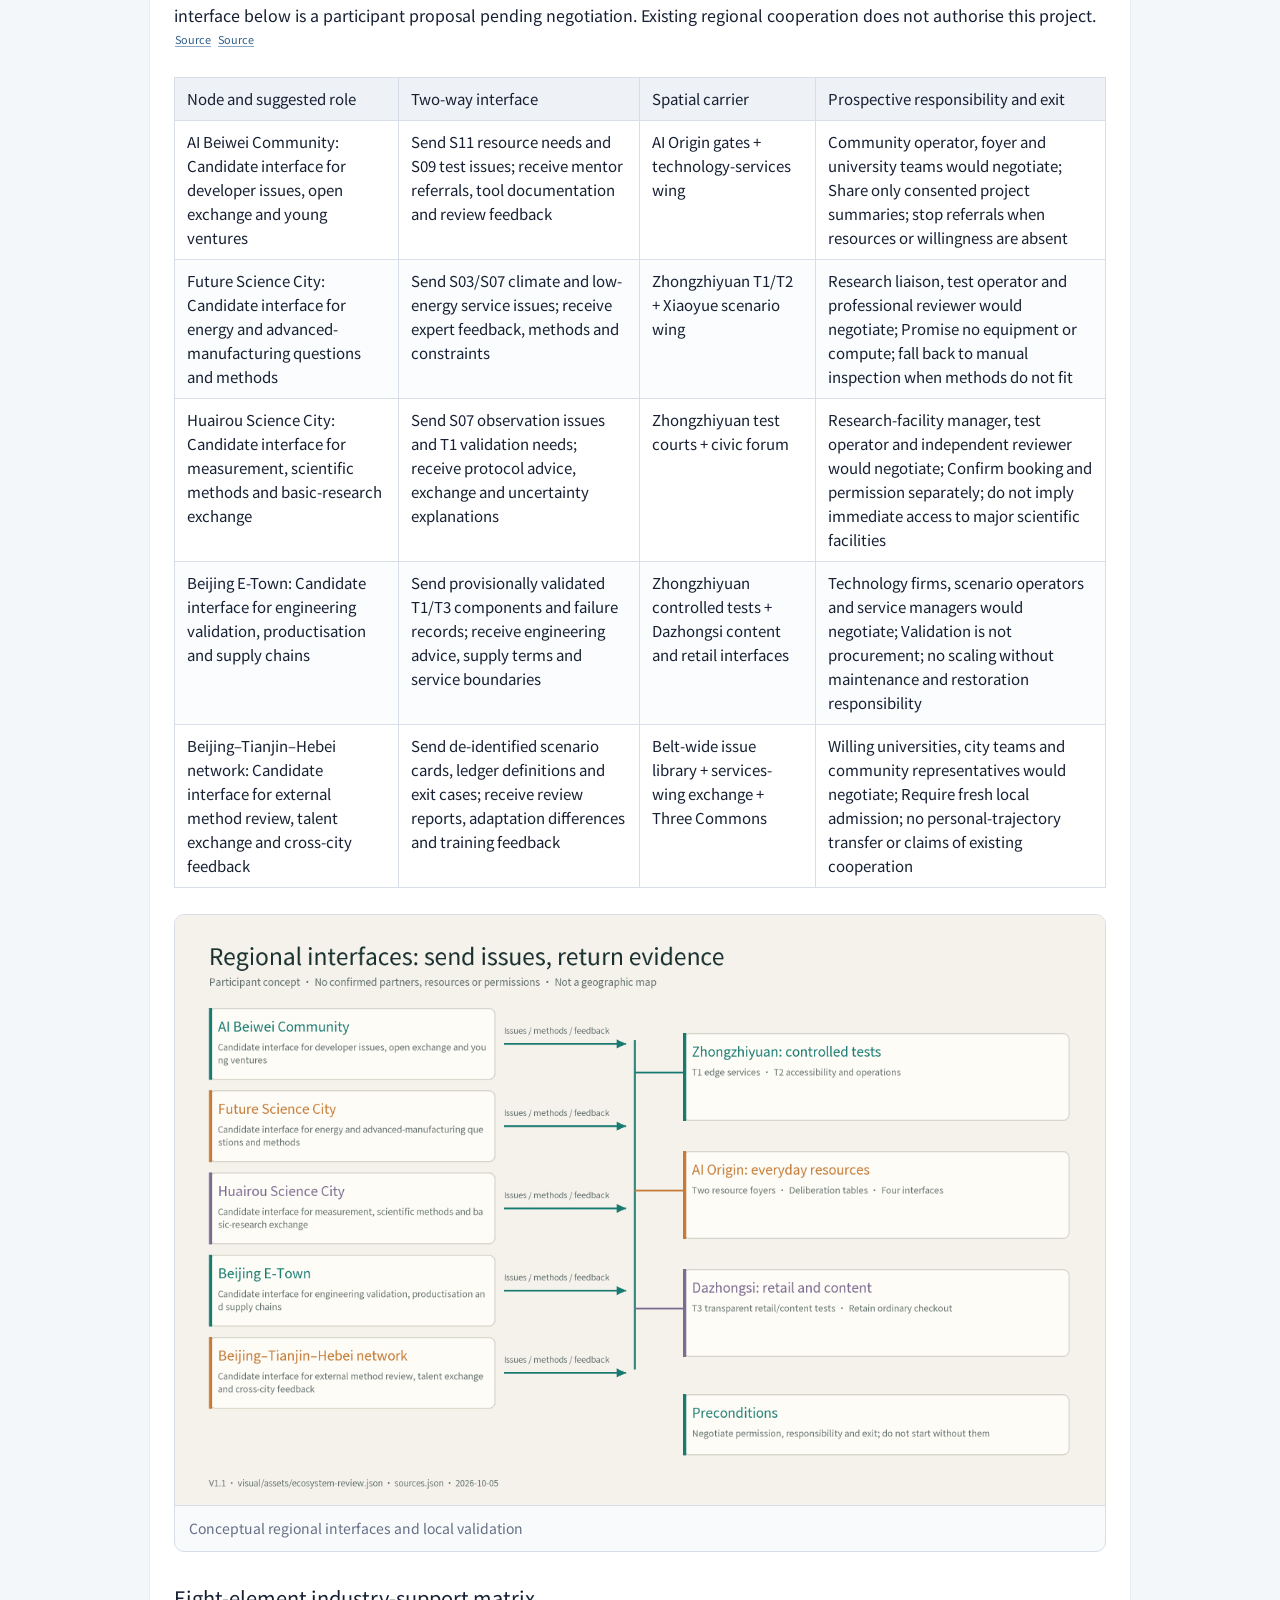
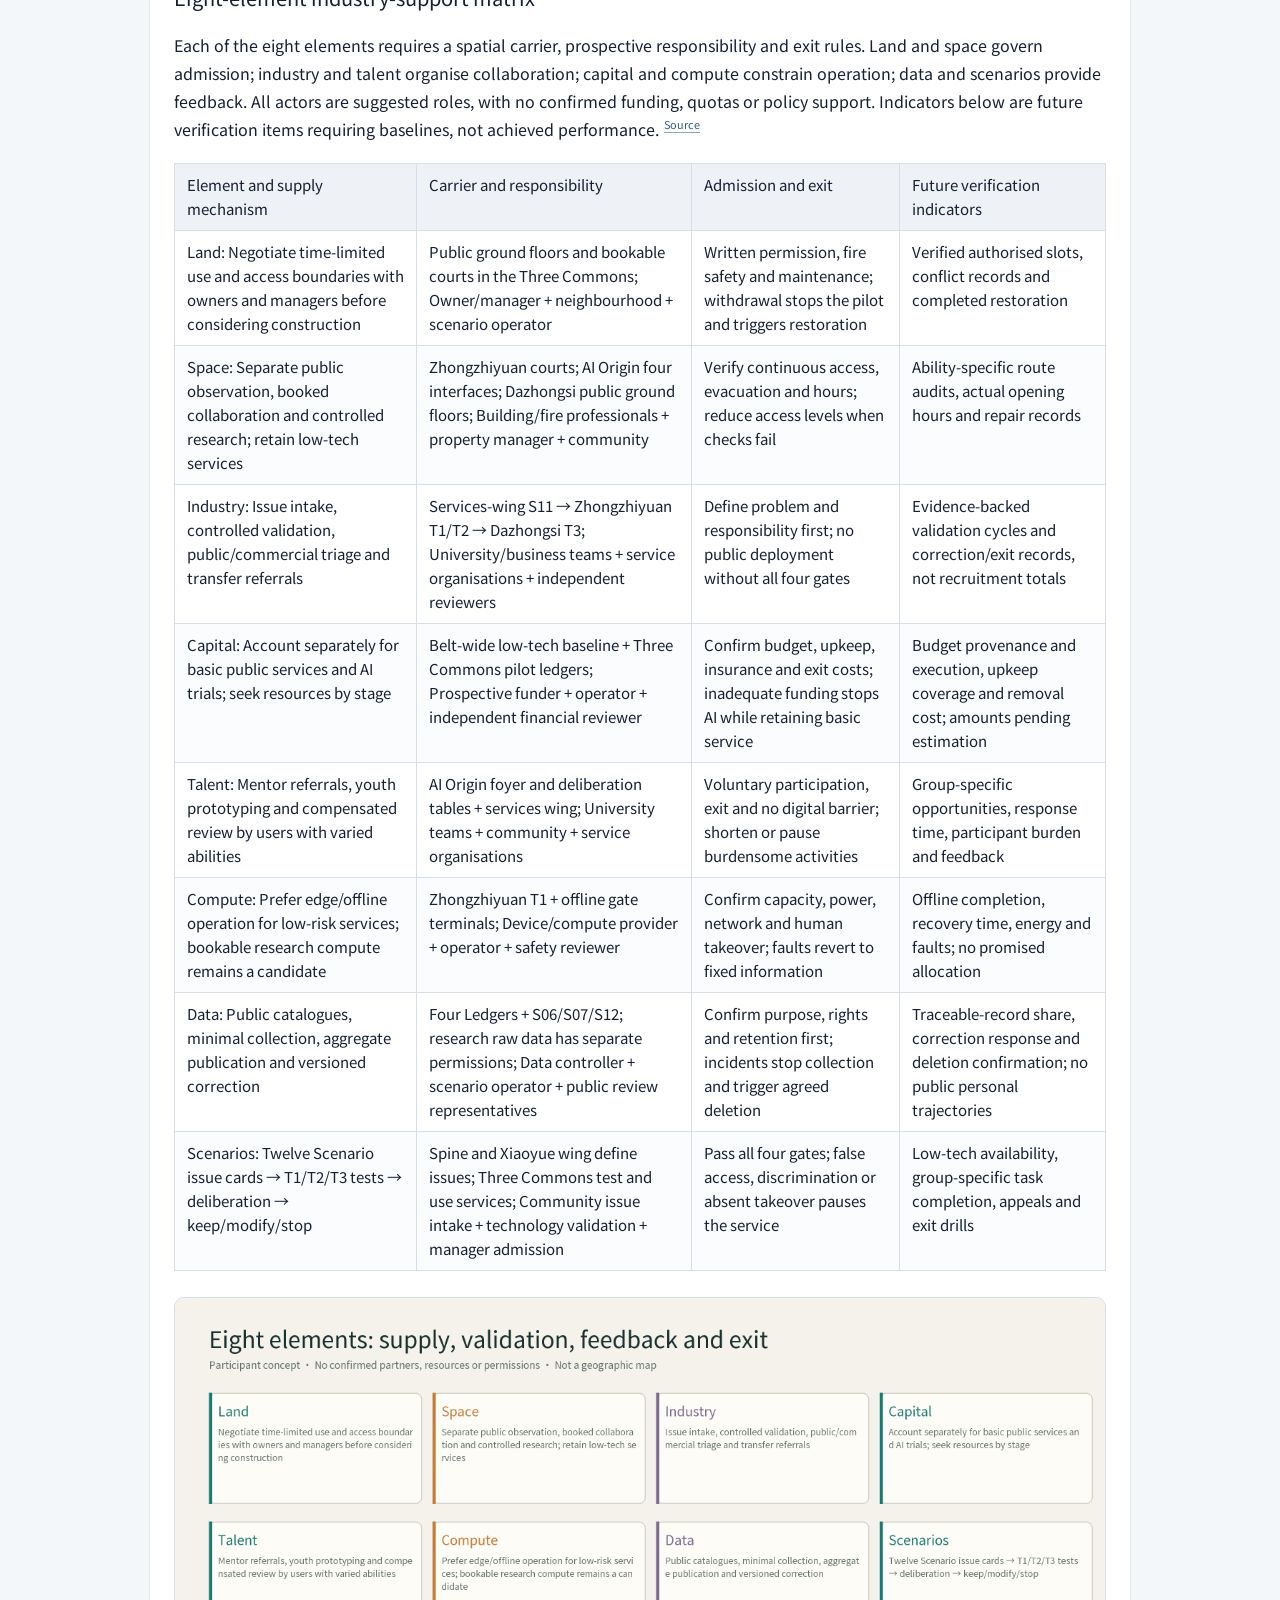
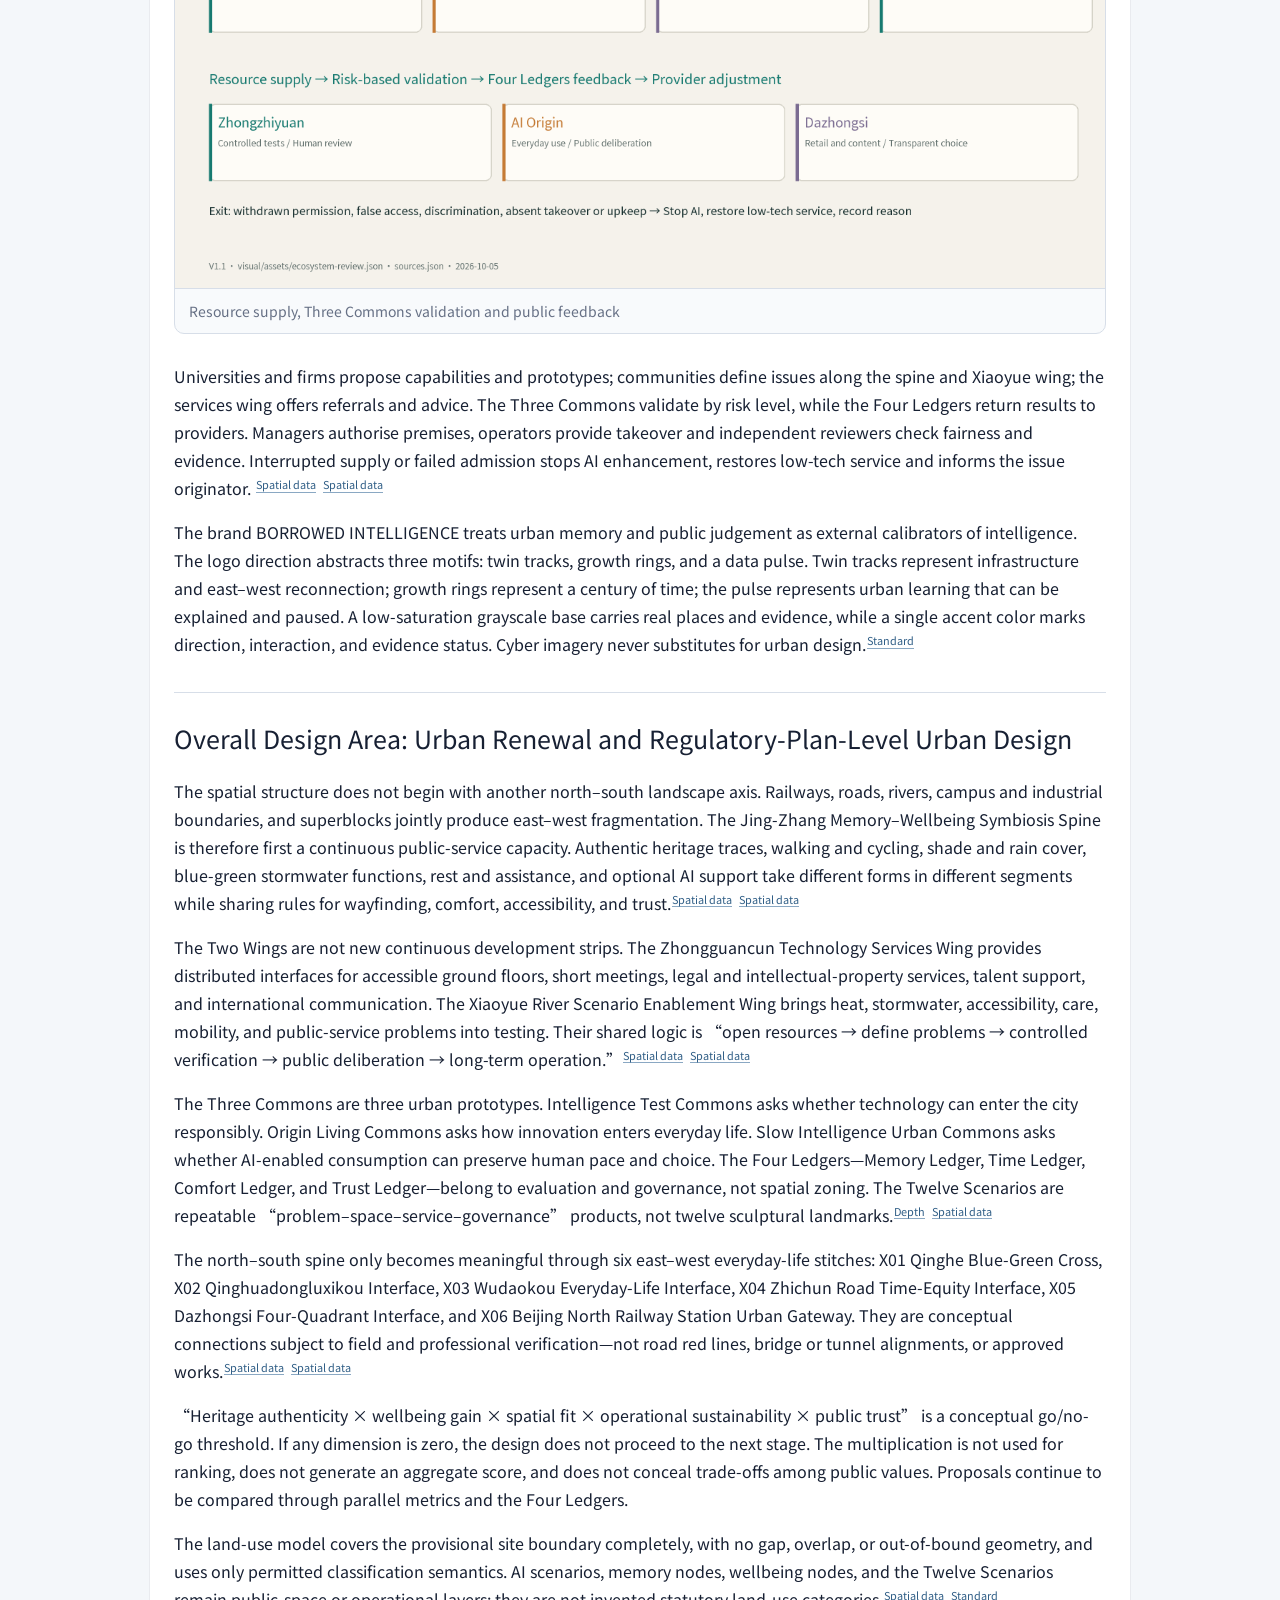
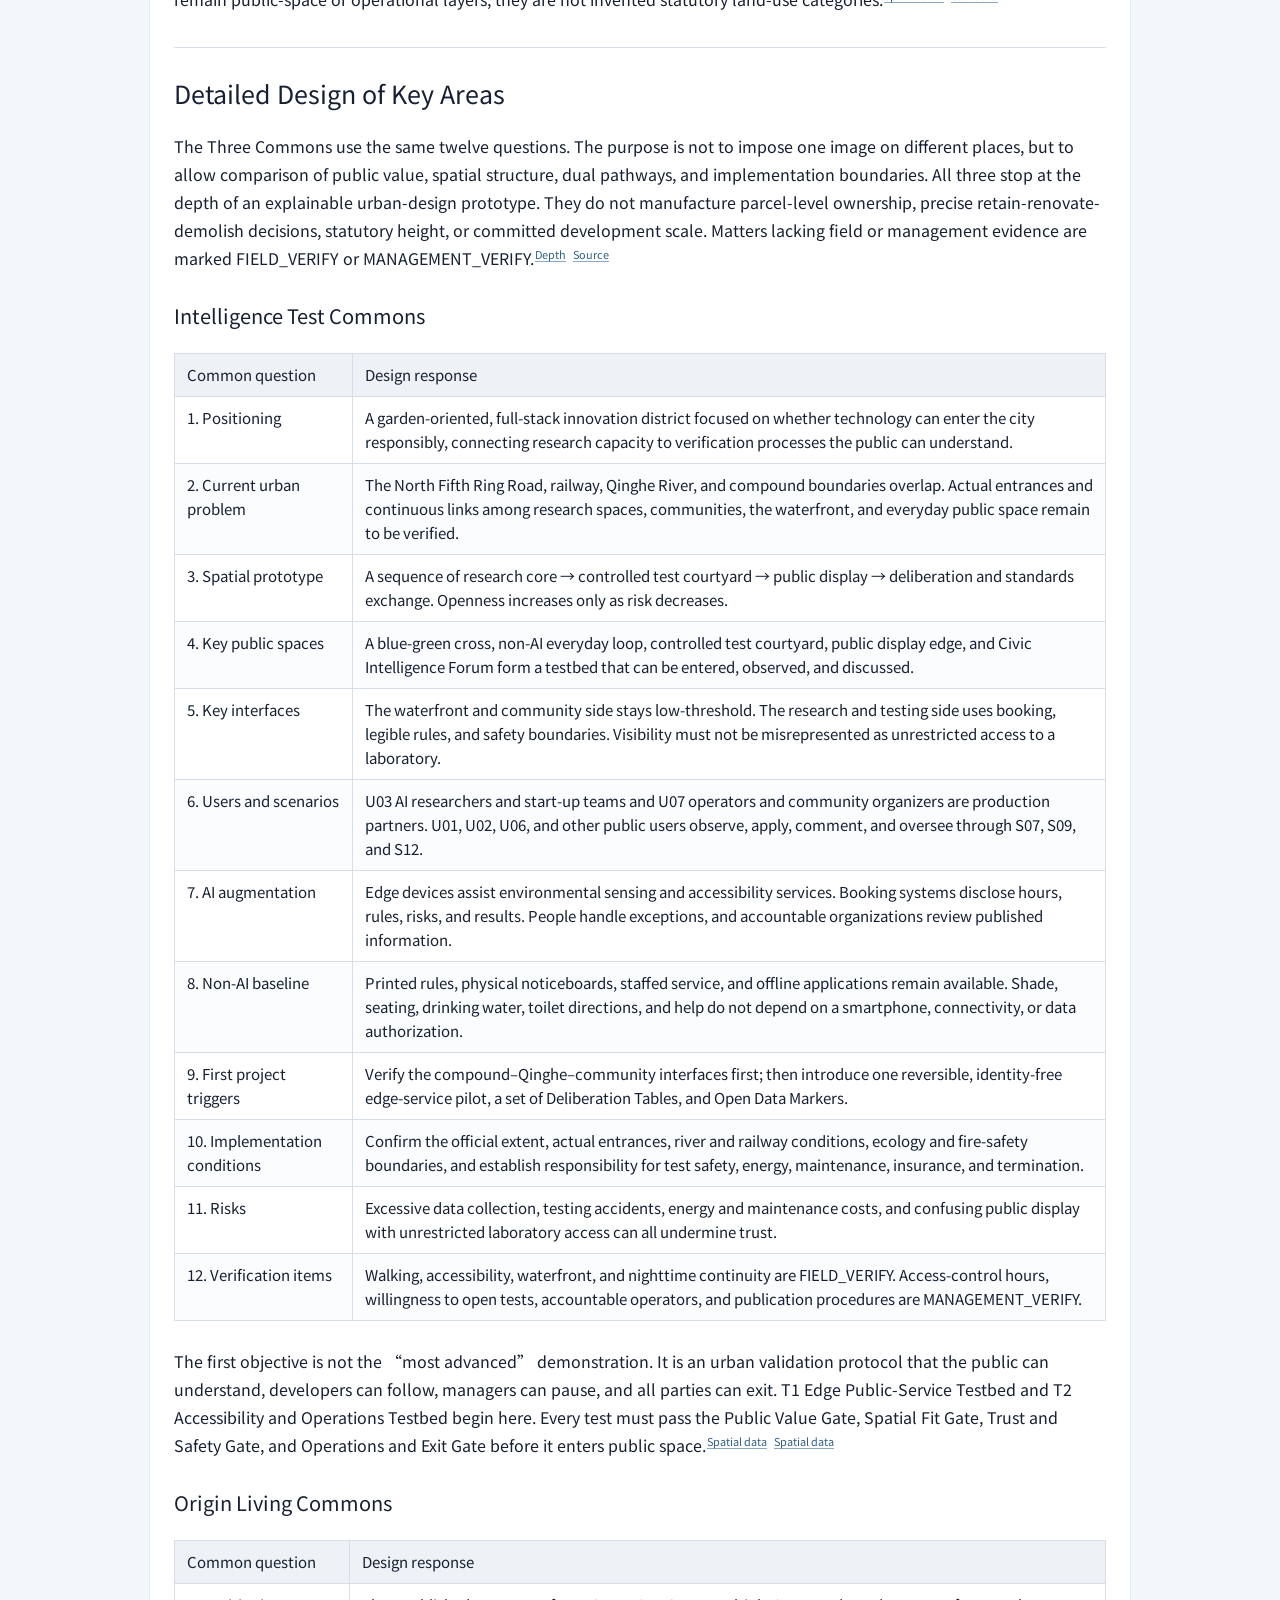
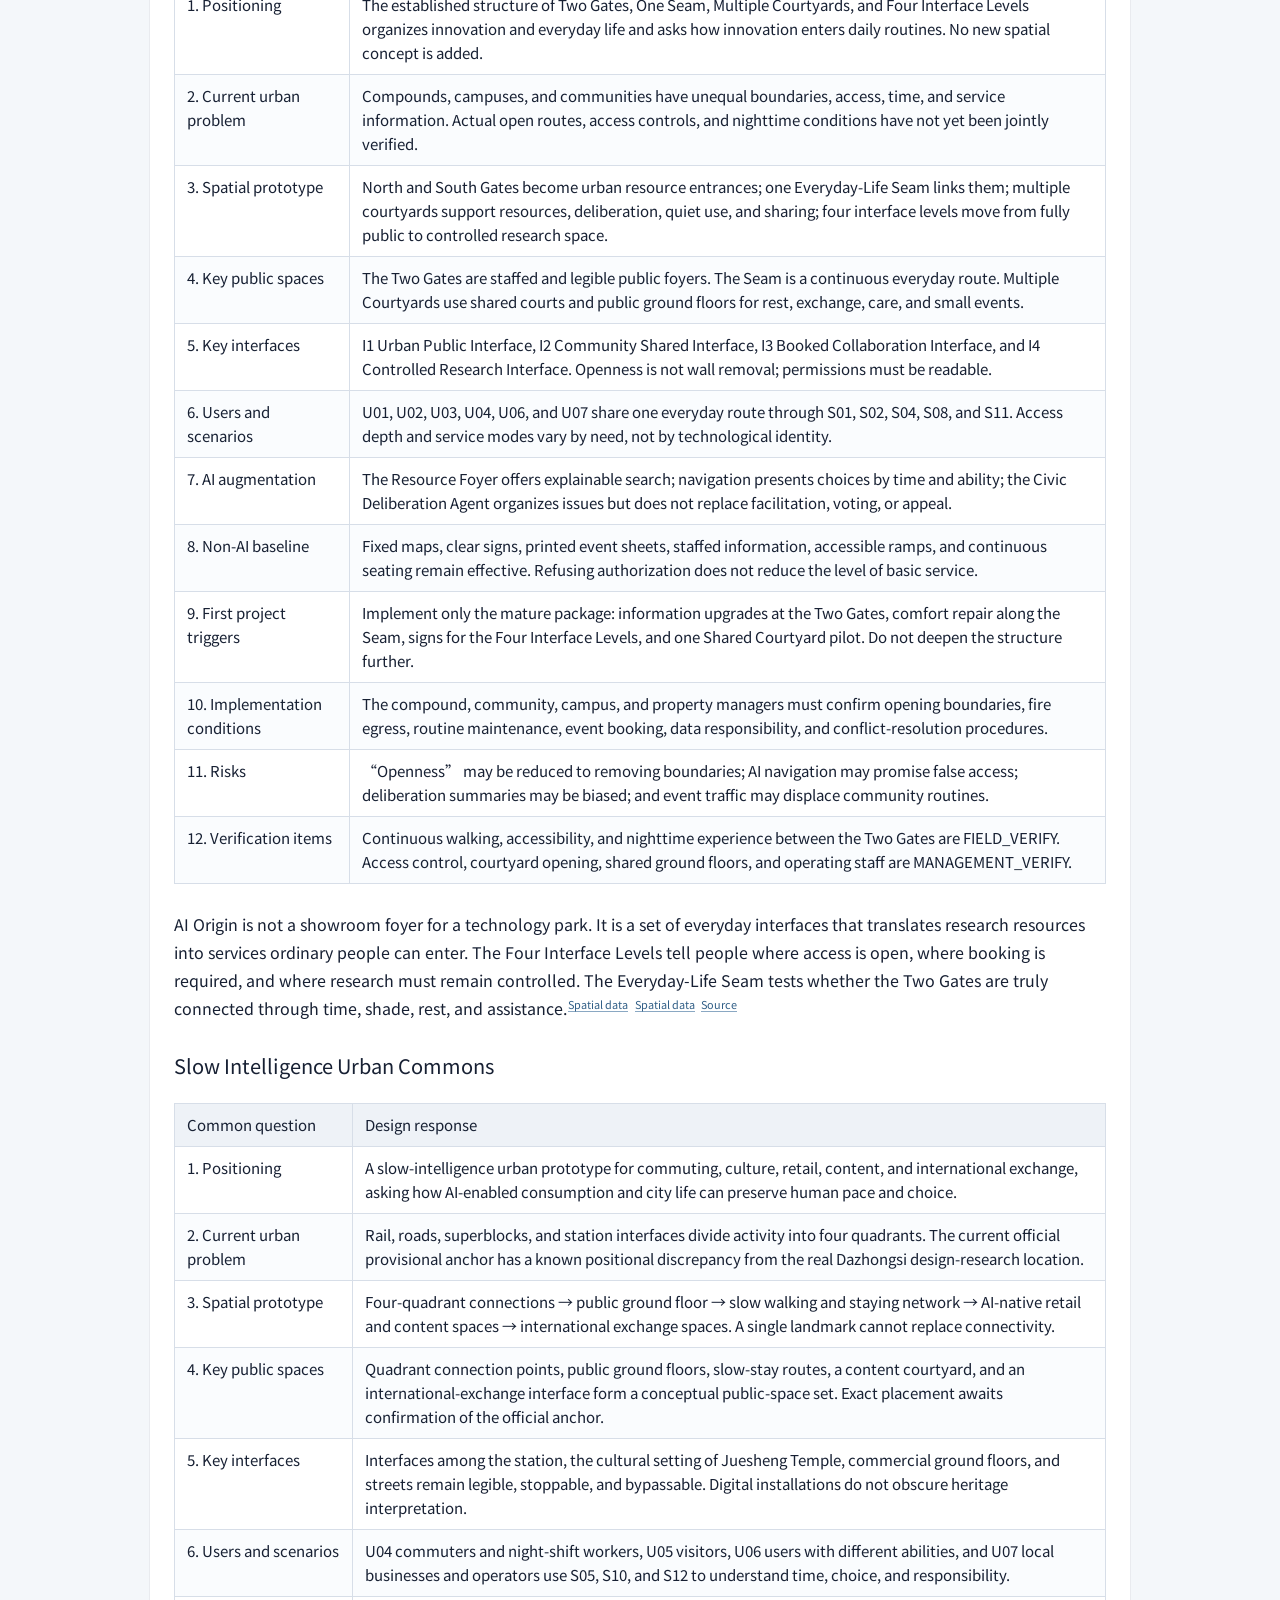
==== commit 695965ab: "Improve whole-belt day/night focus and add V1.4 covers" ====
--- a/submissions/xixi241225-crypto/jingzhang-borrowed-intelligence/report/proposal.en.html
+++ b/submissions/xixi241225-crypto/jingzhang-borrowed-intelligence/report/proposal.en.html
@@ -113,8 +113,8 @@
   h2 { font-size: 21px; }
 }
 </style>
-<link rel="stylesheet" href="../visual/assets/reading-font.css"><style>html,body,h1,h2,h3,h4,p,li,td,th{font-family:"Jingzhang Reading",sans-serif!important}img{max-width:100%;height:auto}table{display:block;overflow-x:auto}</style></head>
-<body><section style="max-width:1200px;margin:32px auto;padding:20px"><h2>Whole-belt aerial | V1.3</h2><img src="../assets/media/overall-aerial.webp" alt="Whole-belt conceptual aerial" style="display:block;width:100%;height:auto"><p>Concept composition; building heights and landscape detail are not surveyed.</p></section>
+<link rel="stylesheet" href="../visual/assets/reading-font.css"><style>html,body,h1,h2,h3,h4,p,li,td,th{font-family:"Jingzhang Reading",sans-serif!important}img{max-width:100%;height:auto}table{display:block;overflow-x:auto}</style><style>.v14overview{max-width:1200px;margin:32px auto;padding:20px}.v14pair{display:grid;grid-template-columns:1fr 1fr;gap:20px}.v14pair figure{margin:0;min-width:0;background:#071c2b;color:#d7e8e9}.v14aerial{position:relative}.v14aerial img{display:block;width:100%;height:auto}.v14aerial span{position:absolute;transform:translate(-10%,-50%);background:#082330e8;color:white;border:1px solid #5ce2df;border-radius:4px;padding:3px 6px;font-size:clamp(9px,1vw,13px);white-space:nowrap}.v14pair figcaption{padding:10px 14px}.v14note{font-size:13px;color:#607377}.v12hero>div{top:0;right:auto;width:43%;bottom:0;display:flex;flex-direction:column;justify-content:center;background:linear-gradient(90deg,rgba(4,20,33,.97),rgba(4,20,33,.84));padding:32px 4%}.v12hero h1{font-size:clamp(28px,4.2vw,64px);line-height:1.25}.v12hero .v14english{font-size:clamp(14px,1.8vw,26px);color:#b5eded;letter-spacing:.08em}.v12hero p{font-size:clamp(12px,1.2vw,17px)}@media(max-width:760px){.v14pair{grid-template-columns:1fr}.v12hero>div{width:70%;padding:24px 6%}.v12hero h1{font-size:34px}.v12hero>img{min-height:520px;object-position:55%}.v14aerial span{font-size:11px}}</style></head>
+<body><section class="v14overview"><h2>Overall day and night | One spine, Three Commons</h2><p>North to south: 01 Zhongzhiyuan / 02 AI Origin / 03 Dazhongsi. Cyan outlines locate concept focus areas, the warm strip is the public spine, and night arcs visualize collaboration.</p><div class="v14pair"><figure><div class="v14aerial"><img src="../assets/media/overall-day.webp" alt="Whole-belt day aerial"><span style="top:15%;left:63%">01 Zhongzhiyuan</span><span style="top:42%;left:50%">02 AI Origin</span><span style="top:73%;left:25%">03 Dazhongsi</span></div><figcaption>Whole-belt day aerial</figcaption></figure><figure><div class="v14aerial"><img src="../assets/media/overall-night.webp" alt="Whole-belt night aerial"><span style="top:15%;left:63%">01 Zhongzhiyuan</span><span style="top:42%;left:50%">02 AI Origin</span><span style="top:73%;left:25%">03 Dazhongsi</span></div><figcaption>Whole-belt night aerial</figcaption></figure></div><p class="v14note">Outlines are visual guides, not parcel limits. Buildings and landscape are generated intentions; lighting is not measured or simulated.</p></section>
 <main>
 <section class="hero">
 <h1>BORROWED INTELLIGENCE</h1>
@@ -129,7 +129,7 @@
 <p><strong>Contact Email:</strong> xixi241225@gmail.com</p>
 <p>The century-old Jing-Zhang Railway has left genuine memories of engineering, urban change, and everyday life. It has also left a city where rail infrastructure, ring roads, compounds, and superblocks continue to divide walking routes, time, and access to opportunity. If an AI innovation belt merely adds screens, robots, and demonstrations, it will place new technology on top of old urban burdens. This proposal therefore asks four questions before introducing AI: can the city retain its memory, connect everyday journeys, support comfortable staying, and explain how its services work?</p>
 <p>Here, “borrowing” is not an imitation of historic form. It is an urban-design method: identify real objects, disclose the burdens created by infrastructure, build relationships across boundaries, secure everyday public services, and then use auditable indicators to recalibrate results over time. The method becomes a spatial organization of One Spine, Two Wings, and Three Commons; a governance framework of Four Ledgers; and a service layer of Twelve Scenarios.</p>
-<p>Revision V1.3, 5 October 2026. This package responds to the original submission review and is submitted after the deadline; acceptance and further review remain maintainer decisions.</p>
+<p>Revision V1.4, 6 October 2026. This package responds to the original submission review and is submitted after the deadline; acceptance and further review remain maintainer decisions.</p>
 <h2>Design Basis and Source List</h2>
 <p>The proposal takes the <em>Prequalification Announcement for the Centennial Jing-Zhang AI Innovation Belt Open Call for Urban Design</em> as the direct basis for the project name, the three-level scope, the three key areas, and the required design depth. The Agent Open Call Taskbook provides the six tasks concerning naming and identity, ecosystem research, scenarios, public space, culture, and long-term operation. Land use, urban design, regulatory-planning boundaries, and accessibility are addressed through the formal standards registered in the submission package; the design manual does not replace statutory authority.<sup class="evidence evidence-source" data-evidence-kind="source" data-evidence-value="DATA-SRC-OFFICIAL-ANNOUNCEMENT-20260509" title="Source: DATA-SRC-OFFICIAL-ANNOUNCEMENT-20260509">Source</sup> <sup class="evidence evidence-source" data-evidence-kind="source" data-evidence-value="DATA-SRC-AGENT-TASKBOOK-20260518" title="Source: DATA-SRC-AGENT-TASKBOOK-20260518">Source</sup></p>
 <p>The current official repository does not provide a verifiable, precise official GIS or CAD red line. The package uses the maintainers’ provisional boundary and three provisional key-area geometries for generation, recalculation, and machine validation. They are not official red lines, regulatory plans, or implementation boundaries. When official geometry becomes available, the scope, land use, metrics, routes, and phasing must all be recalculated; drawings must never be used to manufacture precise boundaries in reverse.<sup class="evidence evidence-source" data-evidence-kind="source" data-evidence-value="DATA-SRC-PROVISIONAL-BOUNDARIES-20260605" title="Source: DATA-SRC-PROVISIONAL-BOUNDARIES-20260605">Source</sup> <sup class="evidence evidence-data" data-evidence-kind="data" data-evidence-value="geometry/site_boundary.geojson#PROV-SITE-001" title="Spatial data: geometry/site_boundary.geojson#PROV-SITE-001">Spatial data</sup></p>
@@ -252,7 +252,7 @@
 <p>AI risks include incorrect navigation, biased recommendations, excessive collection, identity discrimination, fabricated generated content, commercialization of public information, energy and maintenance burdens, model or network failure, and withdrawal of an accountable operator. Controls are a Low-Tech Baseline, data minimization, purpose limitation, source disclosure, human review, appeal, shutdown, and removability. For public safety, accessibility, heritage facts, and statutory information, a model can never be the sole decision-maker.<sup class="evidence evidence-standard" data-evidence-kind="standard" data-evidence-value="GENERATIVE-AI-INTERIM-MEASURES" title="Standard: GENERATIVE-AI-INTERIM-MEASURES">Standard</sup> <sup class="evidence evidence-standard" data-evidence-kind="standard" data-evidence-value="ELDERLY-SMART-TECH-PLAN-2020-45" title="Standard: ELDERLY-SMART-TECH-PLAN-2020-45">Standard</sup></p>
 <p>Planning and engineering limits are equally explicit. The proposal does not provide statutory red lines, cadastral or ownership determinations, precise retain-renovate-demolish decisions, statutory height, Floor Area Ratio, Building Coverage Ratio, development capacity, bridge or tunnel alignments, underground-engineering conclusions, investment commitments, or construction commitments. The conceptual go/no-go threshold decides only whether a design can advance; it is not a scoring formula. The Four Ledgers and parallel metrics retain real conflicts among values.<sup class="evidence evidence-standard" data-evidence-kind="standard" data-evidence-value="MOHURD-CONTROL-DETAILED-PLANNING" title="Standard: MOHURD-CONTROL-DETAILED-PLANNING">Standard</sup></p>
 <p>The participant submits the text, structured data, and original design expression within the declared license. Rights in official materials, standards, base-map clues, and third-party sources remain with their respective owners. Future images, fonts, photographs, archives, maps, and generated content must be registered with their provenance and license; unverified assets do not enter formal display. Factual citations in this proposal are governed by <code>sources.json</code>, professional authorities by <code>standard_matrix.json</code>, and the copyright commitment by the package copyright statement.<sup class="evidence evidence-source" data-evidence-kind="source" data-evidence-value="BACKGROUND-LATEST-RULES-VALIDATOR-20260828" title="Source: BACKGROUND-LATEST-RULES-VALIDATOR-20260828">Source</sup></p>
-<h2>V1.3 spatial design and visual deliverables</h2>
+<h2>V1.4 spatial design and visual deliverables</h2>
 <p>This revision links the belt structure, Three Commons and Twelve Scenarios in one traceable visual system. Public site references, unscaled functional prototypes and AI-generated intentions are separate. District maps retain public coordinates; court prototypes imply no selected parcel, while generated images supply no heights, dimensions, engineering or ownership facts. V1.1 geometry and metrics remain frozen. <sup class="evidence evidence-source" data-evidence-kind="source" data-evidence-value="PARTICIPANT-DESIGN-V12" title="Source: PARTICIPANT-DESIGN-V12">Source</sup> <sup class="evidence evidence-source" data-evidence-kind="source" data-evidence-value="OSM-REFERENCE-V12" title="Source: OSM-REFERENCE-V12">Source</sup></p>
 <figure class="proposal-figure"><img src="../assets/figures/site-context.en.png" alt="Public reference ground"><figcaption>Public reference ground</figcaption></figure>
 <figure class="proposal-figure"><img src="../assets/figures/overall-structure.en.png" alt="Overall structure and interfaces to verify"><figcaption>Overall structure and interfaces to verify</figcaption></figure>
@@ -355,7 +355,7 @@
 <li>Knowledge Quarter London — London Knowledge Quarter, UK — https://www.knowledgequarter.london/ <sup class="evidence evidence-source" data-evidence-kind="source" data-evidence-value="CASE-KQ-LONDON" title="Source: CASE-KQ-LONDON">Source</sup></li>
 <li>Carnegie Mellon University Robotics Institute — Pittsburgh / Hazelwood Green, USA — https://www.ri.cmu.edu/carnegie-mellon-richard-king-mellon-foundation-announce-historic-partnership-to-accelerate-cmus-science-and-technology-leadership-and-the-transformation-of-hazelwood-green-foundation-appro/ <sup class="evidence evidence-source" data-evidence-kind="source" data-evidence-value="CASE-CMU-HAZELWOOD" title="Source: CASE-CMU-HAZELWOOD">Source</sup></li>
 </ul>
-<p>V1.3 generation and mapping records: visual/assets/visual-design-register.json, map-derivation.json and design-object-register.json. Original OSM snapshots and complete editable SVG sources are retained in the local design-source archive.</p>
+<p>V1.4 generation and mapping records: visual/assets/visual-design-register.json, map-derivation.json and design-object-register.json. Original OSM snapshots and complete editable SVG sources are retained in the local design-source archive.</p>
 </main>
 </body>
 </html>
--- a/submissions/xixi241225-crypto/jingzhang-borrowed-intelligence/visual/assets/reading-font.css
+++ b/submissions/xixi241225-crypto/jingzhang-borrowed-intelligence/visual/assets/reading-font.css
@@ -93,4 +93,4 @@
 OTHER DEALINGS IN THE FONT SOFTWARE.
 
 Modified renamed static subset, Jingzhang Reading V1.3. */
-@font-face{font-family:"Jingzhang Reading";src:url("[data-uri]") format("woff2");font-style:normal;font-weight:100 900;font-display:block}+@font-face{font-family:"Jingzhang Reading";src:url("[data-uri]